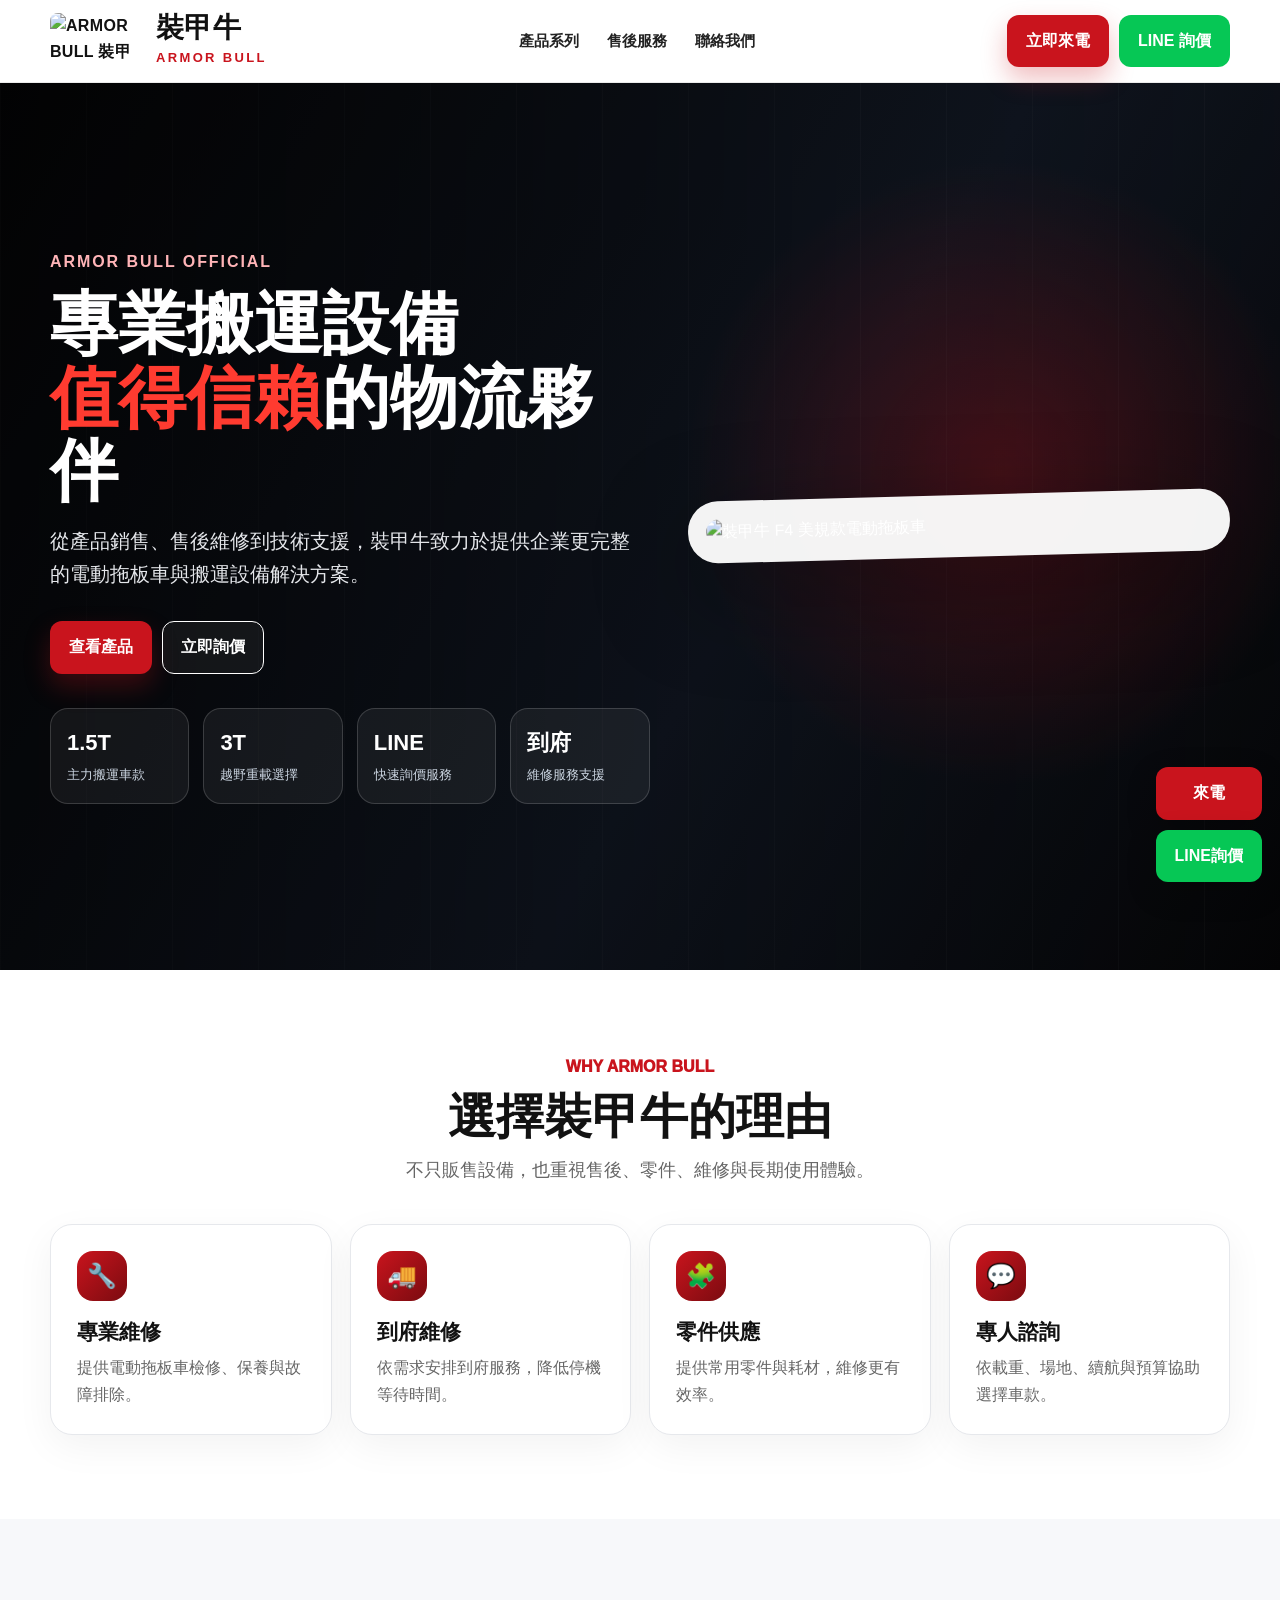
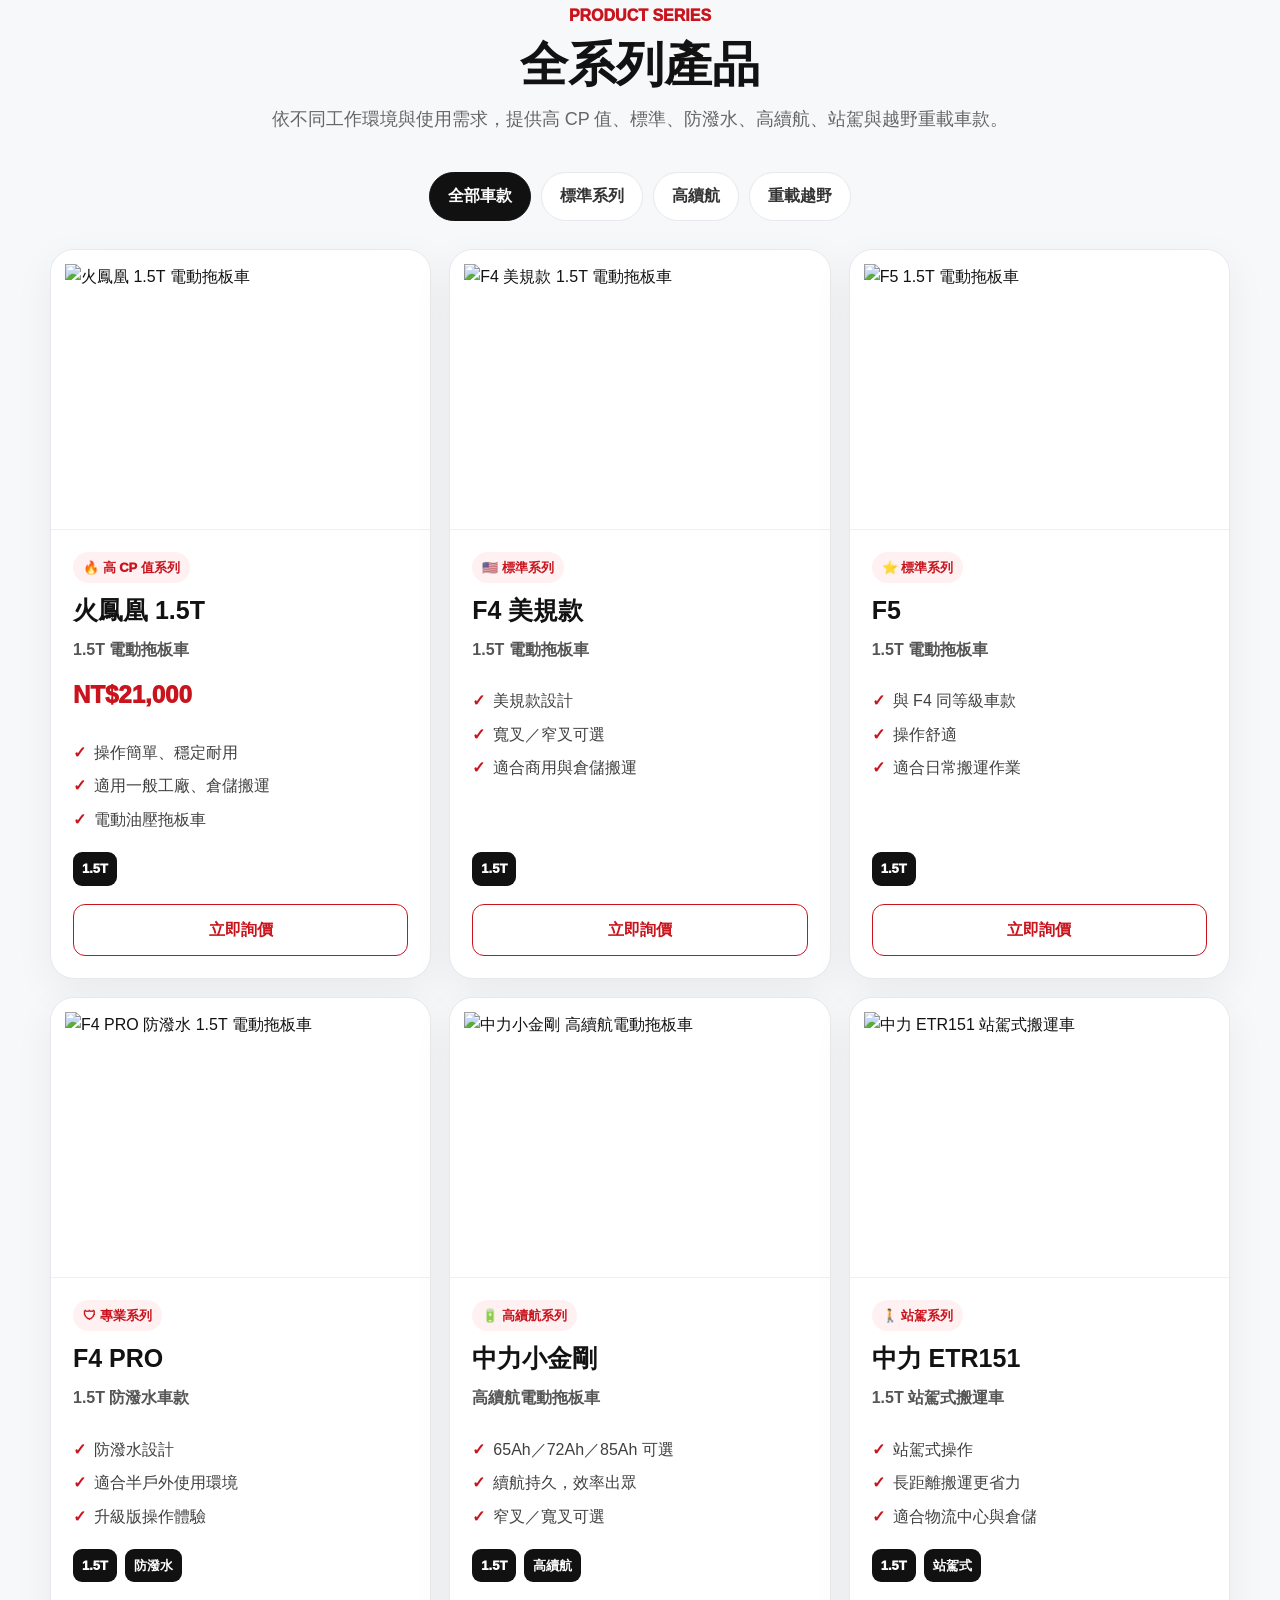
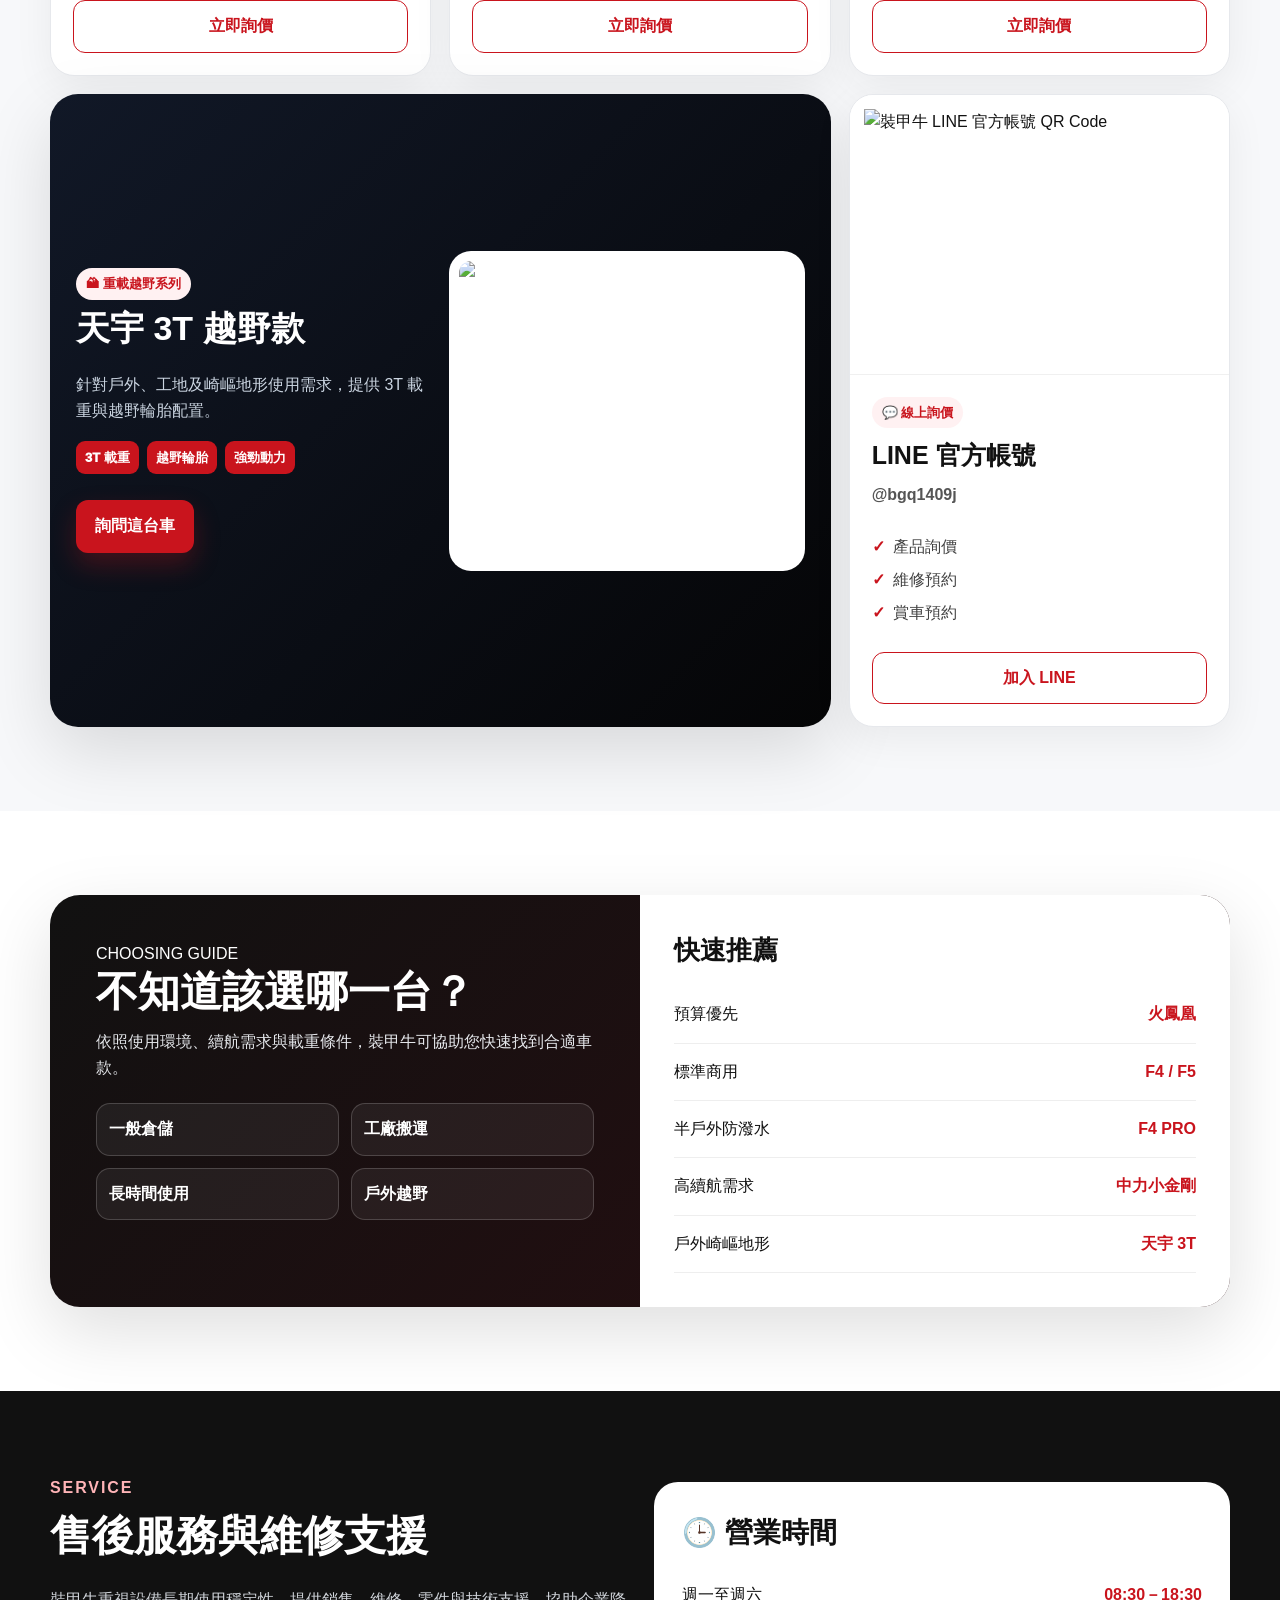
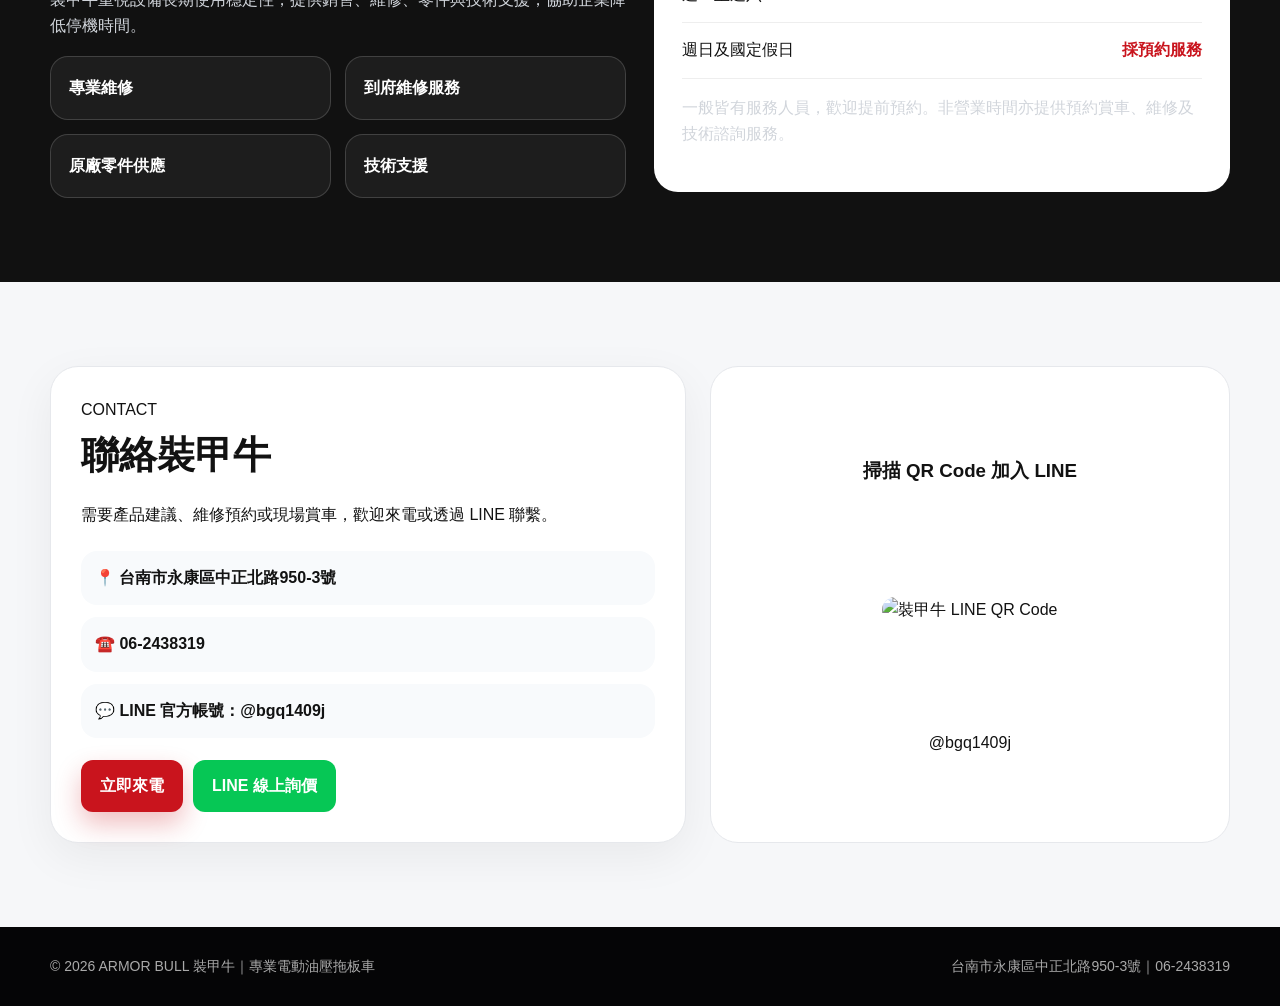
==== index.html @ b6f5201f "Add files via upload" ====
<!doctype html>
<html lang="zh-Hant">
<head>
  <meta charset="utf-8" />
  <meta name="viewport" content="width=device-width, initial-scale=1" />
  <title>裝甲牛 ARMOR BULL｜電動拖板車・搬運設備專家</title>
  <meta name="description" content="裝甲牛 ARMOR BULL 專營電動油壓拖板車、電動搬運設備、售後維修與零件供應。台南市永康區中正北路950-3號，電話06-2438319。" />
  <style>
    :root{
      --red:#c9141d;
      --red2:#ff3b30;
      --black:#08090b;
      --steel:#141820;
      --gray:#6b7280;
      --line:#e6e8ec;
      --white:#fff;
      --soft:#f7f8fa;
      --green:#06c755;
      --radius:22px;
      --shadow:0 24px 70px rgba(0,0,0,.13);
    }
    *{box-sizing:border-box}
    html{scroll-behavior:smooth}
    body{margin:0;font-family:-apple-system,BlinkMacSystemFont,"Segoe UI","Noto Sans TC","Microsoft JhengHei",Arial,sans-serif;color:#121212;background:#fff;line-height:1.65}
    a{text-decoration:none;color:inherit}
    img{max-width:100%;display:block}
    .container{width:min(1180px,calc(100% - 36px));margin:auto}
    .topbar{position:sticky;top:0;z-index:20;background:rgba(255,255,255,.92);backdrop-filter:blur(16px);border-bottom:1px solid rgba(0,0,0,.08)}
    .nav{height:82px;display:flex;align-items:center;justify-content:space-between;gap:22px}
    .brand{display:flex;align-items:center;gap:14px;font-weight:900;letter-spacing:.02em}
    .brand img{width:92px;height:56px;object-fit:contain;border-radius:8px;background:#fff}
    .brand .cn{font-size:28px;line-height:1;color:#111}.brand .en{font-size:13px;color:var(--red);letter-spacing:.18em;margin-top:5px}
    .navlinks{display:flex;gap:28px;font-weight:800;color:#222;font-size:15px}.navlinks a:hover{color:var(--red)}
    .actions{display:flex;gap:10px;align-items:center}.btn{display:inline-flex;align-items:center;justify-content:center;gap:8px;border-radius:12px;padding:12px 18px;font-weight:900;border:1px solid transparent;transition:.2s;white-space:nowrap}.btn:hover{transform:translateY(-2px)}.btn-red{background:var(--red);color:#fff;box-shadow:0 12px 26px rgba(201,20,29,.28)}.btn-line{background:var(--green);color:#fff}.btn-dark{background:#111;color:#fff}.btn-outline{border-color:#fff;color:#fff;background:rgba(255,255,255,.05)}
    .hero{position:relative;overflow:hidden;background:radial-gradient(circle at 78% 44%,rgba(201,20,29,.34),transparent 28%),linear-gradient(120deg,#050506 0%,#111722 58%,#050506 100%);color:#fff}
    .hero:before{content:"";position:absolute;inset:0;background:linear-gradient(90deg,rgba(0,0,0,.55),rgba(0,0,0,.1)),repeating-linear-gradient(90deg,rgba(255,255,255,.035) 0 1px,transparent 1px 86px);opacity:.75}
    .hero-inner{position:relative;display:grid;grid-template-columns:1.05fr .95fr;gap:38px;align-items:center;min-height:680px;padding:82px 0}
    .eyebrow{color:#ffb4b7;font-weight:900;letter-spacing:.12em;margin-bottom:12px}.hero h1{font-size:clamp(42px,5.3vw,76px);line-height:1.08;margin:0 0 18px;font-weight:950}.hero h1 span{color:var(--red2)}.hero p{font-size:20px;color:#e5e7eb;max-width:650px;margin:0 0 30px}.hero-img{border-radius:30px;background:rgba(255,255,255,.95);padding:18px;box-shadow:0 30px 100px rgba(0,0,0,.4);transform:rotate(-1.5deg)}.hero-img img{border-radius:20px;max-height:480px;width:100%;object-fit:contain}.hero-stats{display:grid;grid-template-columns:repeat(4,1fr);gap:14px;margin-top:34px}.stat{border:1px solid rgba(255,255,255,.16);border-radius:18px;padding:16px;background:rgba(255,255,255,.06)}.stat b{display:block;font-size:22px;color:#fff}.stat small{color:#cbd5e1}
    section{padding:84px 0}.section-title{text-align:center;margin:0 auto 38px;max-width:760px}.section-title .tag{display:inline-block;color:var(--red);font-weight:950;margin-bottom:8px}.section-title h2{font-size:clamp(30px,4vw,48px);line-height:1.15;margin:0 0 12px}.section-title p{color:#666;margin:0;font-size:18px}
    .promise{background:#fff}.promise-grid{display:grid;grid-template-columns:repeat(4,1fr);gap:18px}.promise-card{padding:26px;border:1px solid var(--line);border-radius:var(--radius);box-shadow:0 12px 38px rgba(0,0,0,.05);background:#fff}.icon{width:50px;height:50px;border-radius:16px;background:linear-gradient(135deg,var(--red),#7b0b10);color:#fff;display:grid;place-items:center;font-size:24px;margin-bottom:14px}.promise-card h3{margin:0 0 6px;font-size:21px}.promise-card p{margin:0;color:#666}
    .products{background:var(--soft)}.tabs{display:flex;justify-content:center;gap:10px;flex-wrap:wrap;margin-bottom:28px}.tab{padding:10px 18px;border:1px solid var(--line);border-radius:999px;background:#fff;font-weight:900;color:#333}.tab.active{background:#111;color:#fff;border-color:#111}.product-grid{display:grid;grid-template-columns:repeat(3,1fr);gap:18px}.product{background:#fff;border:1px solid var(--line);border-radius:24px;overflow:hidden;box-shadow:0 12px 40px rgba(0,0,0,.06);display:flex;flex-direction:column}.product-media{height:280px;background:#fff;display:grid;place-items:center;padding:14px;border-bottom:1px solid #f0f0f0}.product-media img{height:100%;width:100%;object-fit:contain}.product-body{padding:22px;display:flex;flex-direction:column;gap:12px;flex:1}.badge{display:inline-flex;width:max-content;border-radius:999px;padding:5px 10px;background:#fff1f2;color:var(--red);font-weight:950;font-size:13px}.product h3{font-size:25px;margin:0;line-height:1.2}.sub{color:#555;font-weight:800}.price{font-size:24px;font-weight:950;color:var(--red)}.features{padding:0;margin:6px 0 0 0;list-style:none}.features li{margin:7px 0;color:#404040}.features li:before{content:"✓";color:var(--red);font-weight:950;margin-right:8px}.capacity{display:flex;gap:8px;flex-wrap:wrap;margin-top:auto}.pill{font-size:13px;font-weight:950;border-radius:9px;background:#111;color:#fff;padding:6px 9px}.product .btn{width:100%;margin-top:6px;border-color:var(--red);color:var(--red);background:#fff}.product .btn:hover{background:var(--red);color:#fff}.highlight{grid-column:span 2;background:linear-gradient(135deg,#111827,#050506);color:#fff;display:grid;grid-template-columns:1fr 1fr;gap:18px;align-items:center;padding:26px;border-radius:28px;box-shadow:var(--shadow)}.highlight img{background:#fff;border-radius:22px;padding:10px;height:320px;width:100%;object-fit:contain}.highlight h3{font-size:34px;margin:0}.highlight p{color:#cbd5e1}.highlight .pill{background:var(--red)}
    .chooser{background:#fff}.chooser-box{border-radius:30px;overflow:hidden;background:linear-gradient(135deg,#111,#2a0d10);color:#fff;display:grid;grid-template-columns:1fr 1fr;box-shadow:var(--shadow)}.chooser-copy{padding:46px}.chooser-copy h2{font-size:42px;line-height:1.12;margin:0 0 14px}.chooser-copy p{color:#e5e7eb;margin:0 0 22px}.checklist{display:grid;grid-template-columns:1fr 1fr;gap:12px}.check{border:1px solid rgba(255,255,255,.18);border-radius:14px;padding:12px;background:rgba(255,255,255,.06);font-weight:900}.recommend{background:#fff;color:#111;padding:34px}.recommend h3{font-size:26px;margin:0 0 14px}.recommend-row{display:flex;justify-content:space-between;gap:18px;border-bottom:1px solid #eee;padding:15px 0}.recommend-row b{color:var(--red)}
    .service{background:#111;color:#fff}.service-grid{display:grid;grid-template-columns:1fr 1fr;gap:28px;align-items:center}.service h2{font-size:42px;margin:0 0 16px}.service p{color:#d1d5db}.service-list{display:grid;grid-template-columns:repeat(2,1fr);gap:14px}.service-item{border:1px solid rgba(255,255,255,.16);border-radius:18px;padding:18px;background:rgba(255,255,255,.05);font-weight:900}.hours{background:#fff;color:#111;border-radius:24px;padding:28px}.hours h3{font-size:28px;margin:0 0 12px}.hours-row{display:flex;justify-content:space-between;padding:14px 0;border-bottom:1px solid #eee;gap:16px}.hours-row:last-child{border-bottom:0}.hours strong{color:var(--red)}
    .contact{background:#f6f7f9}.contact-grid{display:grid;grid-template-columns:1.1fr .9fr;gap:24px}.contact-card{background:#fff;border:1px solid var(--line);border-radius:28px;padding:30px;box-shadow:0 14px 46px rgba(0,0,0,.06)}.contact-card h2{font-size:38px;margin:0 0 10px}.info{display:grid;gap:12px;margin:22px 0}.info div{padding:14px;border-radius:16px;background:#f8fafc;font-weight:900}.qr{background:#fff;border:1px solid var(--line);border-radius:28px;padding:24px;display:grid;place-items:center;text-align:center}.qr img{max-height:360px;border-radius:18px}.footer{background:#050506;color:#aaa;padding:28px 0;font-size:14px}.footer-inner{display:flex;justify-content:space-between;gap:16px;align-items:center}.floating{position:fixed;right:18px;bottom:18px;z-index:30;display:flex;flex-direction:column;gap:10px}.floating a{box-shadow:0 10px 30px rgba(0,0,0,.22)}
    @media (max-width: 980px){.navlinks{display:none}.hero-inner,.service-grid,.contact-grid,.chooser-box{grid-template-columns:1fr}.hero-inner{min-height:auto;padding:54px 0}.hero-stats,.promise-grid{grid-template-columns:repeat(2,1fr)}.product-grid{grid-template-columns:1fr 1fr}.highlight{grid-column:span 2;grid-template-columns:1fr}.brand .cn{font-size:22px}.actions .btn-red{display:none}}
    @media (max-width: 640px){.container{width:min(100% - 24px,1180px)}.nav{height:72px}.brand img{width:66px;height:44px}.brand .cn{font-size:19px}.brand .en{font-size:10px}.actions .btn-line{padding:10px 12px;font-size:13px}.hero h1{font-size:42px}.hero p{font-size:17px}.hero-stats,.promise-grid,.product-grid,.service-list,.checklist{grid-template-columns:1fr}.highlight{grid-column:auto}.section-title h2,.service h2,.chooser-copy h2,.contact-card h2{font-size:32px}.product-media{height:230px}.footer-inner{flex-direction:column;align-items:flex-start}.floating{left:12px;right:12px;bottom:12px;flex-direction:row}.floating a{flex:1;padding:12px 10px}.qr img{max-height:260px}}
  </style>
</head>
<body>
  <header class="topbar">
    <div class="container nav">
      <a class="brand" href="#top" aria-label="ARMOR BULL 裝甲牛首頁">
        <img src="assets/logo.jpg" alt="ARMOR BULL 裝甲牛 Logo">
        <div><div class="cn">裝甲牛</div><div class="en">ARMOR BULL</div></div>
      </a>
      <nav class="navlinks">
        <a href="#products">產品系列</a><a href="#service">售後服務</a><a href="#contact">聯絡我們</a>
      </nav>
      <div class="actions"><a class="btn btn-red" href="tel:062438319">立即來電</a><a class="btn btn-line" href="https://line.me/R/ti/p/@bgq1409j" target="_blank">LINE 詢價</a></div>
    </div>
  </header>

  <main id="top">
    <section class="hero">
      <div class="container hero-inner">
        <div>
          <div class="eyebrow">ARMOR BULL OFFICIAL</div>
          <h1>專業搬運設備<br><span>值得信賴</span>的物流夥伴</h1>
          <p>從產品銷售、售後維修到技術支援，裝甲牛致力於提供企業更完整的電動拖板車與搬運設備解決方案。</p>
          <div class="actions"><a class="btn btn-red" href="#products">查看產品</a><a class="btn btn-outline" href="#contact">立即詢價</a></div>
          <div class="hero-stats">
            <div class="stat"><b>1.5T</b><small>主力搬運車款</small></div>
            <div class="stat"><b>3T</b><small>越野重載選擇</small></div>
            <div class="stat"><b>LINE</b><small>快速詢價服務</small></div>
            <div class="stat"><b>到府</b><small>維修服務支援</small></div>
          </div>
        </div>
        <div class="hero-img"><img src="assets/f4-us.jpg" alt="裝甲牛 F4 美規款電動拖板車"></div>
      </div>
    </section>

    <section class="promise">
      <div class="container">
        <div class="section-title"><span class="tag">WHY ARMOR BULL</span><h2>選擇裝甲牛的理由</h2><p>不只販售設備，也重視售後、零件、維修與長期使用體驗。</p></div>
        <div class="promise-grid">
          <div class="promise-card"><div class="icon">🔧</div><h3>專業維修</h3><p>提供電動拖板車檢修、保養與故障排除。</p></div>
          <div class="promise-card"><div class="icon">🚚</div><h3>到府維修</h3><p>依需求安排到府服務，降低停機等待時間。</p></div>
          <div class="promise-card"><div class="icon">🧩</div><h3>零件供應</h3><p>提供常用零件與耗材，維修更有效率。</p></div>
          <div class="promise-card"><div class="icon">💬</div><h3>專人諮詢</h3><p>依載重、場地、續航與預算協助選擇車款。</p></div>
        </div>
      </div>
    </section>

    <section class="products" id="products">
      <div class="container">
        <div class="section-title"><span class="tag">PRODUCT SERIES</span><h2>全系列產品</h2><p>依不同工作環境與使用需求，提供高 CP 值、標準、防潑水、高續航、站駕與越野重載車款。</p></div>
        <div class="tabs"><span class="tab active">全部車款</span><span class="tab">標準系列</span><span class="tab">高續航</span><span class="tab">重載越野</span></div>
        <div class="product-grid">
          <article class="product">
            <div class="product-media"><img src="assets/fire-phoenix.jpg" alt="火鳳凰 1.5T 電動拖板車"></div>
            <div class="product-body"><span class="badge">🔥 高 CP 值系列</span><h3>火鳳凰 1.5T</h3><div class="sub">1.5T 電動拖板車</div><div class="price">NT$21,000</div><ul class="features"><li>操作簡單、穩定耐用</li><li>適用一般工廠、倉儲搬運</li><li>電動油壓拖板車</li></ul><div class="capacity"><span class="pill">1.5T</span></div><a class="btn" href="#contact">立即詢價</a></div>
          </article>
          <article class="product">
            <div class="product-media"><img src="assets/f4-us.jpg" alt="F4 美規款 1.5T 電動拖板車"></div>
            <div class="product-body"><span class="badge">🇺🇸 標準系列</span><h3>F4 美規款</h3><div class="sub">1.5T 電動拖板車</div><ul class="features"><li>美規款設計</li><li>寬叉／窄叉可選</li><li>適合商用與倉儲搬運</li></ul><div class="capacity"><span class="pill">1.5T</span></div><a class="btn" href="#contact">立即詢價</a></div>
          </article>
          <article class="product">
            <div class="product-media"><img src="assets/f5.jpg" alt="F5 1.5T 電動拖板車"></div>
            <div class="product-body"><span class="badge">⭐ 標準系列</span><h3>F5</h3><div class="sub">1.5T 電動拖板車</div><ul class="features"><li>與 F4 同等級車款</li><li>操作舒適</li><li>適合日常搬運作業</li></ul><div class="capacity"><span class="pill">1.5T</span></div><a class="btn" href="#contact">立即詢價</a></div>
          </article>
          <article class="product">
            <div class="product-media"><img src="assets/f4pro.jpg" alt="F4 PRO 防潑水 1.5T 電動拖板車"></div>
            <div class="product-body"><span class="badge">🛡 專業系列</span><h3>F4 PRO</h3><div class="sub">1.5T 防潑水車款</div><ul class="features"><li>防潑水設計</li><li>適合半戶外使用環境</li><li>升級版操作體驗</li></ul><div class="capacity"><span class="pill">1.5T</span><span class="pill">防潑水</span></div><a class="btn" href="#contact">立即詢價</a></div>
          </article>
          <article class="product">
            <div class="product-media"><img src="assets/xiaojingang.jpg" alt="中力小金剛 高續航電動拖板車"></div>
            <div class="product-body"><span class="badge">🔋 高續航系列</span><h3>中力小金剛</h3><div class="sub">高續航電動拖板車</div><ul class="features"><li>65Ah／72Ah／85Ah 可選</li><li>續航持久，效率出眾</li><li>窄叉／寬叉可選</li></ul><div class="capacity"><span class="pill">1.5T</span><span class="pill">高續航</span></div><a class="btn" href="#contact">立即詢價</a></div>
          </article>
          <article class="product">
            <div class="product-media"><img src="assets/etr151.jpg" alt="中力 ETR151 站駕式搬運車"></div>
            <div class="product-body"><span class="badge">🚶 站駕系列</span><h3>中力 ETR151</h3><div class="sub">1.5T 站駕式搬運車</div><ul class="features"><li>站駕式操作</li><li>長距離搬運更省力</li><li>適合物流中心與倉儲</li></ul><div class="capacity"><span class="pill">1.5T</span><span class="pill">站駕式</span></div><a class="btn" href="#contact">立即詢價</a></div>
          </article>
          <article class="highlight">
            <div><span class="badge">🏔 重載越野系列</span><h3>天宇 3T 越野款</h3><p>針對戶外、工地及崎嶇地形使用需求，提供 3T 載重與越野輪胎配置。</p><div class="capacity"><span class="pill">3T 載重</span><span class="pill">越野輪胎</span><span class="pill">強勁動力</span></div><br><a class="btn btn-red" href="#contact">詢問這台車</a></div>
            <img src="assets/tianyu3t.jpg" alt="天宇 3T 越野款電動拖板車">
          </article>
          <article class="product">
            <div class="product-media"><img src="assets/line-qr.jpg" alt="裝甲牛 LINE 官方帳號 QR Code"></div>
            <div class="product-body"><span class="badge">💬 線上詢價</span><h3>LINE 官方帳號</h3><div class="sub">@bgq1409j</div><ul class="features"><li>產品詢價</li><li>維修預約</li><li>賞車預約</li></ul><a class="btn" href="https://line.me/R/ti/p/@bgq1409j" target="_blank">加入 LINE</a></div>
          </article>
        </div>
      </div>
    </section>

    <section class="chooser">
      <div class="container chooser-box">
        <div class="chooser-copy"><span class="tag">CHOOSING GUIDE</span><h2>不知道該選哪一台？</h2><p>依照使用環境、續航需求與載重條件，裝甲牛可協助您快速找到合適車款。</p><div class="checklist"><div class="check">一般倉儲</div><div class="check">工廠搬運</div><div class="check">長時間使用</div><div class="check">戶外越野</div></div></div>
        <div class="recommend"><h3>快速推薦</h3><div class="recommend-row"><span>預算優先</span><b>火鳳凰</b></div><div class="recommend-row"><span>標準商用</span><b>F4 / F5</b></div><div class="recommend-row"><span>半戶外防潑水</span><b>F4 PRO</b></div><div class="recommend-row"><span>高續航需求</span><b>中力小金剛</b></div><div class="recommend-row"><span>戶外崎嶇地形</span><b>天宇 3T</b></div></div>
      </div>
    </section>

    <section class="service" id="service">
      <div class="container service-grid">
        <div><span class="eyebrow">SERVICE</span><h2>售後服務與維修支援</h2><p>裝甲牛重視設備長期使用穩定性，提供銷售、維修、零件與技術支援，協助企業降低停機時間。</p><div class="service-list"><div class="service-item">專業維修</div><div class="service-item">到府維修服務</div><div class="service-item">原廠零件供應</div><div class="service-item">技術支援</div></div></div>
        <div class="hours"><h3>🕒 營業時間</h3><div class="hours-row"><span>週一至週六</span><strong>08:30－18:30</strong></div><div class="hours-row"><span>週日及國定假日</span><strong>採預約服務</strong></div><p>一般皆有服務人員，歡迎提前預約。非營業時間亦提供預約賞車、維修及技術諮詢服務。</p></div>
      </div>
    </section>

    <section class="contact" id="contact">
      <div class="container contact-grid">
        <div class="contact-card"><span class="tag">CONTACT</span><h2>聯絡裝甲牛</h2><p>需要產品建議、維修預約或現場賞車，歡迎來電或透過 LINE 聯繫。</p><div class="info"><div>📍 台南市永康區中正北路950-3號</div><div>☎️ 06-2438319</div><div>💬 LINE 官方帳號：@bgq1409j</div></div><div class="actions"><a class="btn btn-red" href="tel:062438319">立即來電</a><a class="btn btn-line" href="https://line.me/R/ti/p/@bgq1409j" target="_blank">LINE 線上詢價</a></div></div>
        <div class="qr"><h3>掃描 QR Code 加入 LINE</h3><img src="assets/line-qr.jpg" alt="裝甲牛 LINE QR Code"><p>@bgq1409j</p></div>
      </div>
    </section>
  </main>

  <div class="floating"><a class="btn btn-red" href="tel:062438319">來電</a><a class="btn btn-line" href="https://line.me/R/ti/p/@bgq1409j" target="_blank">LINE詢價</a></div>

  <footer class="footer"><div class="container footer-inner"><div>© 2026 ARMOR BULL 裝甲牛｜專業電動油壓拖板車</div><div>台南市永康區中正北路950-3號｜06-2438319</div></div></footer>
</body>
</html>
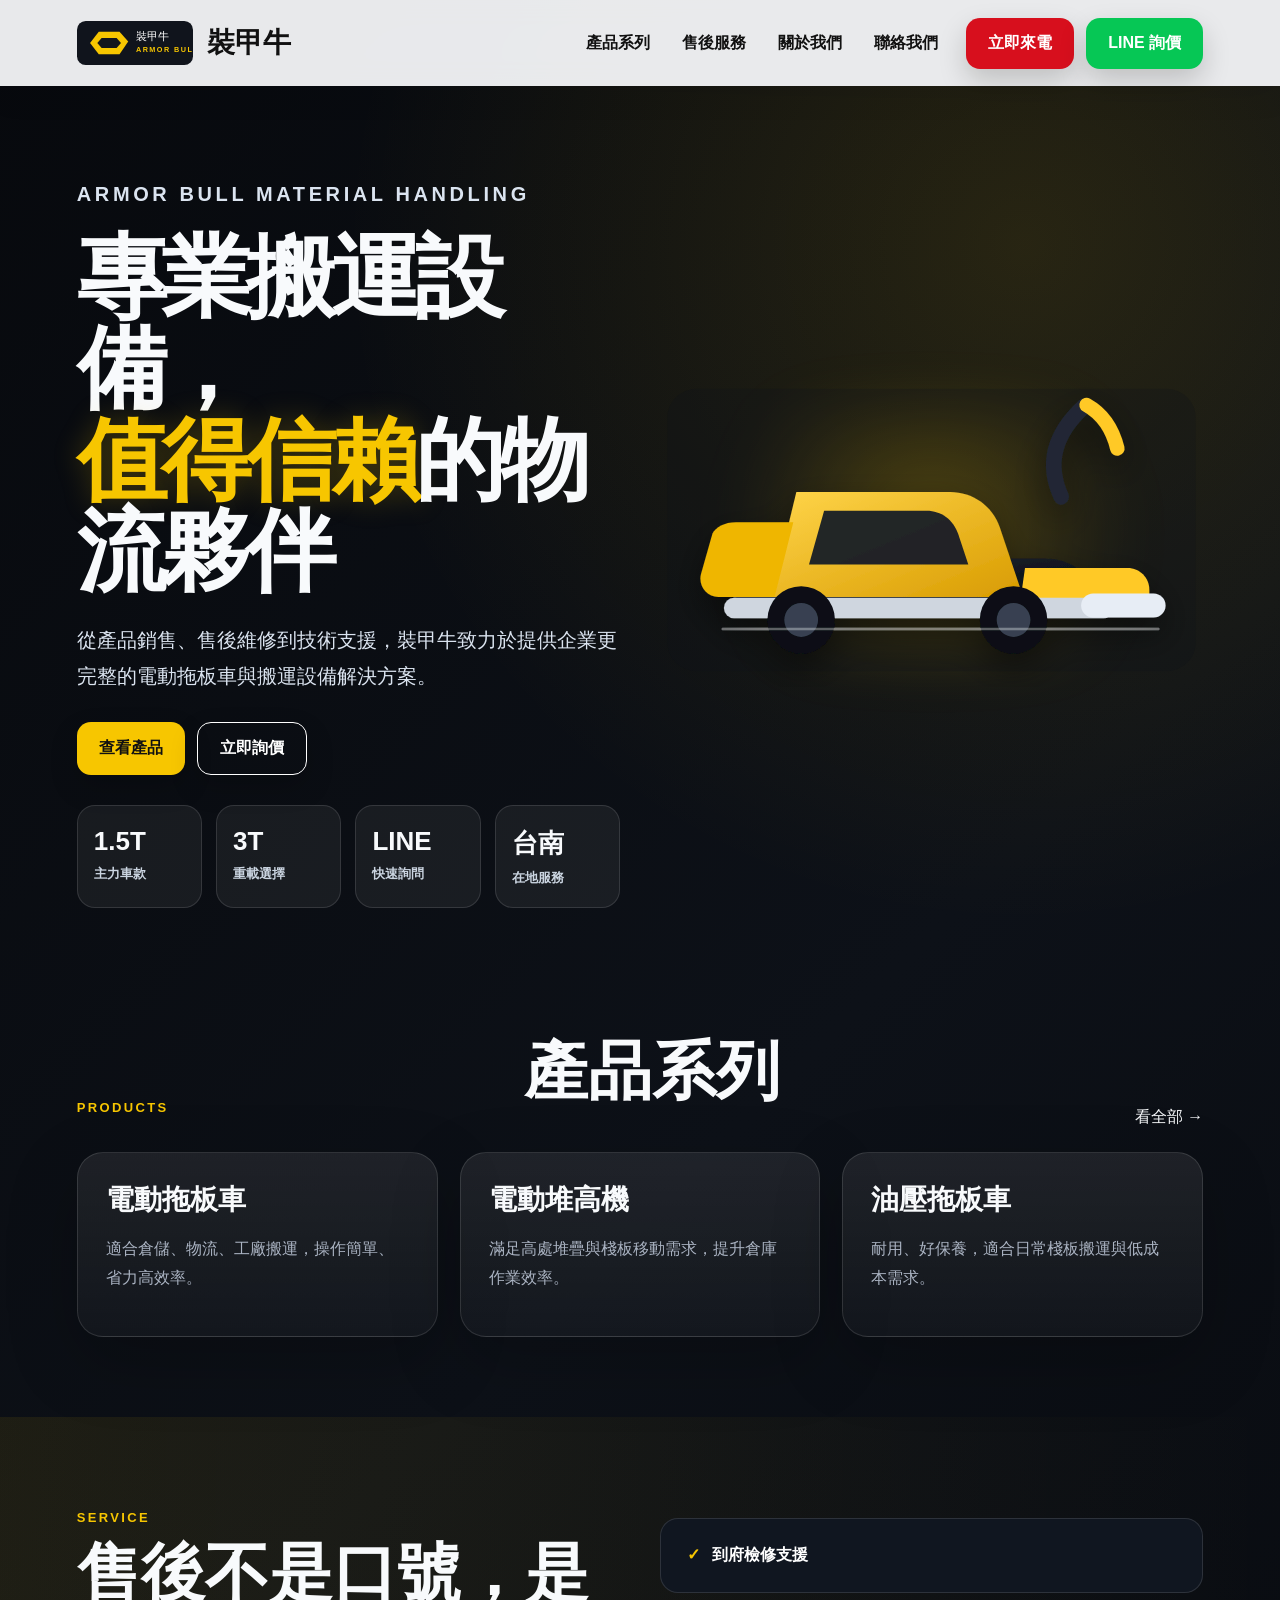
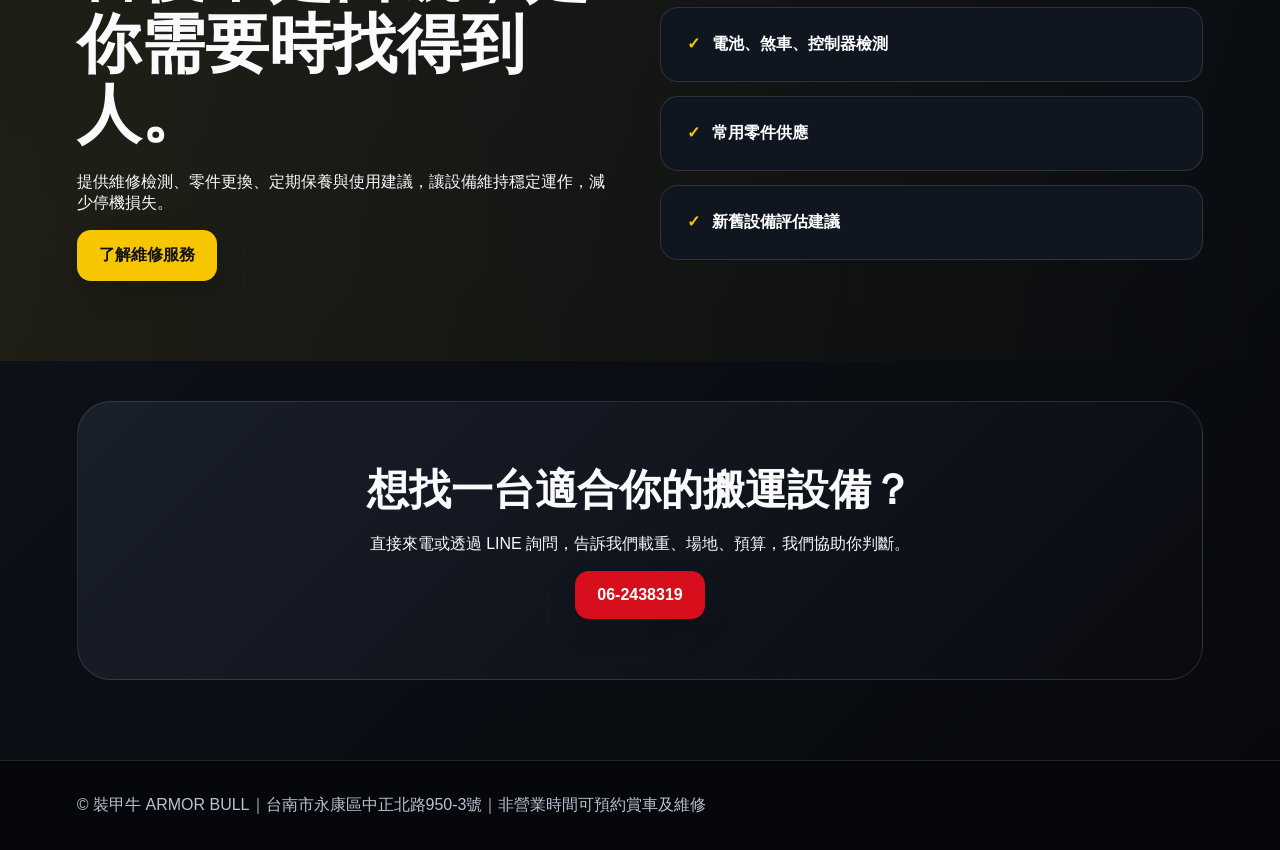
==== commit fff9e332: "Add files via upload" ====
--- a/index.html
+++ b/index.html
@@ -1,161 +1 @@
-<!doctype html>
-<html lang="zh-Hant">
-<head>
-  <meta charset="utf-8" />
-  <meta name="viewport" content="width=device-width, initial-scale=1" />
-  <title>裝甲牛 ARMOR BULL｜電動拖板車・搬運設備專家</title>
-  <meta name="description" content="裝甲牛 ARMOR BULL 專營電動油壓拖板車、電動搬運設備、售後維修與零件供應。台南市永康區中正北路950-3號，電話06-2438319。" />
-  <style>
-    :root{
-      --red:#c9141d;
-      --red2:#ff3b30;
-      --black:#08090b;
-      --steel:#141820;
-      --gray:#6b7280;
-      --line:#e6e8ec;
-      --white:#fff;
-      --soft:#f7f8fa;
-      --green:#06c755;
-      --radius:22px;
-      --shadow:0 24px 70px rgba(0,0,0,.13);
-    }
-    *{box-sizing:border-box}
-    html{scroll-behavior:smooth}
-    body{margin:0;font-family:-apple-system,BlinkMacSystemFont,"Segoe UI","Noto Sans TC","Microsoft JhengHei",Arial,sans-serif;color:#121212;background:#fff;line-height:1.65}
-    a{text-decoration:none;color:inherit}
-    img{max-width:100%;display:block}
-    .container{width:min(1180px,calc(100% - 36px));margin:auto}
-    .topbar{position:sticky;top:0;z-index:20;background:rgba(255,255,255,.92);backdrop-filter:blur(16px);border-bottom:1px solid rgba(0,0,0,.08)}
-    .nav{height:82px;display:flex;align-items:center;justify-content:space-between;gap:22px}
-    .brand{display:flex;align-items:center;gap:14px;font-weight:900;letter-spacing:.02em}
-    .brand img{width:92px;height:56px;object-fit:contain;border-radius:8px;background:#fff}
-    .brand .cn{font-size:28px;line-height:1;color:#111}.brand .en{font-size:13px;color:var(--red);letter-spacing:.18em;margin-top:5px}
-    .navlinks{display:flex;gap:28px;font-weight:800;color:#222;font-size:15px}.navlinks a:hover{color:var(--red)}
-    .actions{display:flex;gap:10px;align-items:center}.btn{display:inline-flex;align-items:center;justify-content:center;gap:8px;border-radius:12px;padding:12px 18px;font-weight:900;border:1px solid transparent;transition:.2s;white-space:nowrap}.btn:hover{transform:translateY(-2px)}.btn-red{background:var(--red);color:#fff;box-shadow:0 12px 26px rgba(201,20,29,.28)}.btn-line{background:var(--green);color:#fff}.btn-dark{background:#111;color:#fff}.btn-outline{border-color:#fff;color:#fff;background:rgba(255,255,255,.05)}
-    .hero{position:relative;overflow:hidden;background:radial-gradient(circle at 78% 44%,rgba(201,20,29,.34),transparent 28%),linear-gradient(120deg,#050506 0%,#111722 58%,#050506 100%);color:#fff}
-    .hero:before{content:"";position:absolute;inset:0;background:linear-gradient(90deg,rgba(0,0,0,.55),rgba(0,0,0,.1)),repeating-linear-gradient(90deg,rgba(255,255,255,.035) 0 1px,transparent 1px 86px);opacity:.75}
-    .hero-inner{position:relative;display:grid;grid-template-columns:1.05fr .95fr;gap:38px;align-items:center;min-height:680px;padding:82px 0}
-    .eyebrow{color:#ffb4b7;font-weight:900;letter-spacing:.12em;margin-bottom:12px}.hero h1{font-size:clamp(42px,5.3vw,76px);line-height:1.08;margin:0 0 18px;font-weight:950}.hero h1 span{color:var(--red2)}.hero p{font-size:20px;color:#e5e7eb;max-width:650px;margin:0 0 30px}.hero-img{border-radius:30px;background:rgba(255,255,255,.95);padding:18px;box-shadow:0 30px 100px rgba(0,0,0,.4);transform:rotate(-1.5deg)}.hero-img img{border-radius:20px;max-height:480px;width:100%;object-fit:contain}.hero-stats{display:grid;grid-template-columns:repeat(4,1fr);gap:14px;margin-top:34px}.stat{border:1px solid rgba(255,255,255,.16);border-radius:18px;padding:16px;background:rgba(255,255,255,.06)}.stat b{display:block;font-size:22px;color:#fff}.stat small{color:#cbd5e1}
-    section{padding:84px 0}.section-title{text-align:center;margin:0 auto 38px;max-width:760px}.section-title .tag{display:inline-block;color:var(--red);font-weight:950;margin-bottom:8px}.section-title h2{font-size:clamp(30px,4vw,48px);line-height:1.15;margin:0 0 12px}.section-title p{color:#666;margin:0;font-size:18px}
-    .promise{background:#fff}.promise-grid{display:grid;grid-template-columns:repeat(4,1fr);gap:18px}.promise-card{padding:26px;border:1px solid var(--line);border-radius:var(--radius);box-shadow:0 12px 38px rgba(0,0,0,.05);background:#fff}.icon{width:50px;height:50px;border-radius:16px;background:linear-gradient(135deg,var(--red),#7b0b10);color:#fff;display:grid;place-items:center;font-size:24px;margin-bottom:14px}.promise-card h3{margin:0 0 6px;font-size:21px}.promise-card p{margin:0;color:#666}
-    .products{background:var(--soft)}.tabs{display:flex;justify-content:center;gap:10px;flex-wrap:wrap;margin-bottom:28px}.tab{padding:10px 18px;border:1px solid var(--line);border-radius:999px;background:#fff;font-weight:900;color:#333}.tab.active{background:#111;color:#fff;border-color:#111}.product-grid{display:grid;grid-template-columns:repeat(3,1fr);gap:18px}.product{background:#fff;border:1px solid var(--line);border-radius:24px;overflow:hidden;box-shadow:0 12px 40px rgba(0,0,0,.06);display:flex;flex-direction:column}.product-media{height:280px;background:#fff;display:grid;place-items:center;padding:14px;border-bottom:1px solid #f0f0f0}.product-media img{height:100%;width:100%;object-fit:contain}.product-body{padding:22px;display:flex;flex-direction:column;gap:12px;flex:1}.badge{display:inline-flex;width:max-content;border-radius:999px;padding:5px 10px;background:#fff1f2;color:var(--red);font-weight:950;font-size:13px}.product h3{font-size:25px;margin:0;line-height:1.2}.sub{color:#555;font-weight:800}.price{font-size:24px;font-weight:950;color:var(--red)}.features{padding:0;margin:6px 0 0 0;list-style:none}.features li{margin:7px 0;color:#404040}.features li:before{content:"✓";color:var(--red);font-weight:950;margin-right:8px}.capacity{display:flex;gap:8px;flex-wrap:wrap;margin-top:auto}.pill{font-size:13px;font-weight:950;border-radius:9px;background:#111;color:#fff;padding:6px 9px}.product .btn{width:100%;margin-top:6px;border-color:var(--red);color:var(--red);background:#fff}.product .btn:hover{background:var(--red);color:#fff}.highlight{grid-column:span 2;background:linear-gradient(135deg,#111827,#050506);color:#fff;display:grid;grid-template-columns:1fr 1fr;gap:18px;align-items:center;padding:26px;border-radius:28px;box-shadow:var(--shadow)}.highlight img{background:#fff;border-radius:22px;padding:10px;height:320px;width:100%;object-fit:contain}.highlight h3{font-size:34px;margin:0}.highlight p{color:#cbd5e1}.highlight .pill{background:var(--red)}
-    .chooser{background:#fff}.chooser-box{border-radius:30px;overflow:hidden;background:linear-gradient(135deg,#111,#2a0d10);color:#fff;display:grid;grid-template-columns:1fr 1fr;box-shadow:var(--shadow)}.chooser-copy{padding:46px}.chooser-copy h2{font-size:42px;line-height:1.12;margin:0 0 14px}.chooser-copy p{color:#e5e7eb;margin:0 0 22px}.checklist{display:grid;grid-template-columns:1fr 1fr;gap:12px}.check{border:1px solid rgba(255,255,255,.18);border-radius:14px;padding:12px;background:rgba(255,255,255,.06);font-weight:900}.recommend{background:#fff;color:#111;padding:34px}.recommend h3{font-size:26px;margin:0 0 14px}.recommend-row{display:flex;justify-content:space-between;gap:18px;border-bottom:1px solid #eee;padding:15px 0}.recommend-row b{color:var(--red)}
-    .service{background:#111;color:#fff}.service-grid{display:grid;grid-template-columns:1fr 1fr;gap:28px;align-items:center}.service h2{font-size:42px;margin:0 0 16px}.service p{color:#d1d5db}.service-list{display:grid;grid-template-columns:repeat(2,1fr);gap:14px}.service-item{border:1px solid rgba(255,255,255,.16);border-radius:18px;padding:18px;background:rgba(255,255,255,.05);font-weight:900}.hours{background:#fff;color:#111;border-radius:24px;padding:28px}.hours h3{font-size:28px;margin:0 0 12px}.hours-row{display:flex;justify-content:space-between;padding:14px 0;border-bottom:1px solid #eee;gap:16px}.hours-row:last-child{border-bottom:0}.hours strong{color:var(--red)}
-    .contact{background:#f6f7f9}.contact-grid{display:grid;grid-template-columns:1.1fr .9fr;gap:24px}.contact-card{background:#fff;border:1px solid var(--line);border-radius:28px;padding:30px;box-shadow:0 14px 46px rgba(0,0,0,.06)}.contact-card h2{font-size:38px;margin:0 0 10px}.info{display:grid;gap:12px;margin:22px 0}.info div{padding:14px;border-radius:16px;background:#f8fafc;font-weight:900}.qr{background:#fff;border:1px solid var(--line);border-radius:28px;padding:24px;display:grid;place-items:center;text-align:center}.qr img{max-height:360px;border-radius:18px}.footer{background:#050506;color:#aaa;padding:28px 0;font-size:14px}.footer-inner{display:flex;justify-content:space-between;gap:16px;align-items:center}.floating{position:fixed;right:18px;bottom:18px;z-index:30;display:flex;flex-direction:column;gap:10px}.floating a{box-shadow:0 10px 30px rgba(0,0,0,.22)}
-    @media (max-width: 980px){.navlinks{display:none}.hero-inner,.service-grid,.contact-grid,.chooser-box{grid-template-columns:1fr}.hero-inner{min-height:auto;padding:54px 0}.hero-stats,.promise-grid{grid-template-columns:repeat(2,1fr)}.product-grid{grid-template-columns:1fr 1fr}.highlight{grid-column:span 2;grid-template-columns:1fr}.brand .cn{font-size:22px}.actions .btn-red{display:none}}
-    @media (max-width: 640px){.container{width:min(100% - 24px,1180px)}.nav{height:72px}.brand img{width:66px;height:44px}.brand .cn{font-size:19px}.brand .en{font-size:10px}.actions .btn-line{padding:10px 12px;font-size:13px}.hero h1{font-size:42px}.hero p{font-size:17px}.hero-stats,.promise-grid,.product-grid,.service-list,.checklist{grid-template-columns:1fr}.highlight{grid-column:auto}.section-title h2,.service h2,.chooser-copy h2,.contact-card h2{font-size:32px}.product-media{height:230px}.footer-inner{flex-direction:column;align-items:flex-start}.floating{left:12px;right:12px;bottom:12px;flex-direction:row}.floating a{flex:1;padding:12px 10px}.qr img{max-height:260px}}
-  </style>
-</head>
-<body>
-  <header class="topbar">
-    <div class="container nav">
-      <a class="brand" href="#top" aria-label="ARMOR BULL 裝甲牛首頁">
-        <img src="assets/logo.jpg" alt="ARMOR BULL 裝甲牛 Logo">
-        <div><div class="cn">裝甲牛</div><div class="en">ARMOR BULL</div></div>
-      </a>
-      <nav class="navlinks">
-        <a href="#products">產品系列</a><a href="#service">售後服務</a><a href="#contact">聯絡我們</a>
-      </nav>
-      <div class="actions"><a class="btn btn-red" href="tel:062438319">立即來電</a><a class="btn btn-line" href="https://line.me/R/ti/p/@bgq1409j" target="_blank">LINE 詢價</a></div>
-    </div>
-  </header>
-
-  <main id="top">
-    <section class="hero">
-      <div class="container hero-inner">
-        <div>
-          <div class="eyebrow">ARMOR BULL OFFICIAL</div>
-          <h1>專業搬運設備<br><span>值得信賴</span>的物流夥伴</h1>
-          <p>從產品銷售、售後維修到技術支援，裝甲牛致力於提供企業更完整的電動拖板車與搬運設備解決方案。</p>
-          <div class="actions"><a class="btn btn-red" href="#products">查看產品</a><a class="btn btn-outline" href="#contact">立即詢價</a></div>
-          <div class="hero-stats">
-            <div class="stat"><b>1.5T</b><small>主力搬運車款</small></div>
-            <div class="stat"><b>3T</b><small>越野重載選擇</small></div>
-            <div class="stat"><b>LINE</b><small>快速詢價服務</small></div>
-            <div class="stat"><b>到府</b><small>維修服務支援</small></div>
-          </div>
-        </div>
-        <div class="hero-img"><img src="assets/f4-us.jpg" alt="裝甲牛 F4 美規款電動拖板車"></div>
-      </div>
-    </section>
-
-    <section class="promise">
-      <div class="container">
-        <div class="section-title"><span class="tag">WHY ARMOR BULL</span><h2>選擇裝甲牛的理由</h2><p>不只販售設備，也重視售後、零件、維修與長期使用體驗。</p></div>
-        <div class="promise-grid">
-          <div class="promise-card"><div class="icon">🔧</div><h3>專業維修</h3><p>提供電動拖板車檢修、保養與故障排除。</p></div>
-          <div class="promise-card"><div class="icon">🚚</div><h3>到府維修</h3><p>依需求安排到府服務，降低停機等待時間。</p></div>
-          <div class="promise-card"><div class="icon">🧩</div><h3>零件供應</h3><p>提供常用零件與耗材，維修更有效率。</p></div>
-          <div class="promise-card"><div class="icon">💬</div><h3>專人諮詢</h3><p>依載重、場地、續航與預算協助選擇車款。</p></div>
-        </div>
-      </div>
-    </section>
-
-    <section class="products" id="products">
-      <div class="container">
-        <div class="section-title"><span class="tag">PRODUCT SERIES</span><h2>全系列產品</h2><p>依不同工作環境與使用需求，提供高 CP 值、標準、防潑水、高續航、站駕與越野重載車款。</p></div>
-        <div class="tabs"><span class="tab active">全部車款</span><span class="tab">標準系列</span><span class="tab">高續航</span><span class="tab">重載越野</span></div>
-        <div class="product-grid">
-          <article class="product">
-            <div class="product-media"><img src="assets/fire-phoenix.jpg" alt="火鳳凰 1.5T 電動拖板車"></div>
-            <div class="product-body"><span class="badge">🔥 高 CP 值系列</span><h3>火鳳凰 1.5T</h3><div class="sub">1.5T 電動拖板車</div><div class="price">NT$21,000</div><ul class="features"><li>操作簡單、穩定耐用</li><li>適用一般工廠、倉儲搬運</li><li>電動油壓拖板車</li></ul><div class="capacity"><span class="pill">1.5T</span></div><a class="btn" href="#contact">立即詢價</a></div>
-          </article>
-          <article class="product">
-            <div class="product-media"><img src="assets/f4-us.jpg" alt="F4 美規款 1.5T 電動拖板車"></div>
-            <div class="product-body"><span class="badge">🇺🇸 標準系列</span><h3>F4 美規款</h3><div class="sub">1.5T 電動拖板車</div><ul class="features"><li>美規款設計</li><li>寬叉／窄叉可選</li><li>適合商用與倉儲搬運</li></ul><div class="capacity"><span class="pill">1.5T</span></div><a class="btn" href="#contact">立即詢價</a></div>
-          </article>
-          <article class="product">
-            <div class="product-media"><img src="assets/f5.jpg" alt="F5 1.5T 電動拖板車"></div>
-            <div class="product-body"><span class="badge">⭐ 標準系列</span><h3>F5</h3><div class="sub">1.5T 電動拖板車</div><ul class="features"><li>與 F4 同等級車款</li><li>操作舒適</li><li>適合日常搬運作業</li></ul><div class="capacity"><span class="pill">1.5T</span></div><a class="btn" href="#contact">立即詢價</a></div>
-          </article>
-          <article class="product">
-            <div class="product-media"><img src="assets/f4pro.jpg" alt="F4 PRO 防潑水 1.5T 電動拖板車"></div>
-            <div class="product-body"><span class="badge">🛡 專業系列</span><h3>F4 PRO</h3><div class="sub">1.5T 防潑水車款</div><ul class="features"><li>防潑水設計</li><li>適合半戶外使用環境</li><li>升級版操作體驗</li></ul><div class="capacity"><span class="pill">1.5T</span><span class="pill">防潑水</span></div><a class="btn" href="#contact">立即詢價</a></div>
-          </article>
-          <article class="product">
-            <div class="product-media"><img src="assets/xiaojingang.jpg" alt="中力小金剛 高續航電動拖板車"></div>
-            <div class="product-body"><span class="badge">🔋 高續航系列</span><h3>中力小金剛</h3><div class="sub">高續航電動拖板車</div><ul class="features"><li>65Ah／72Ah／85Ah 可選</li><li>續航持久，效率出眾</li><li>窄叉／寬叉可選</li></ul><div class="capacity"><span class="pill">1.5T</span><span class="pill">高續航</span></div><a class="btn" href="#contact">立即詢價</a></div>
-          </article>
-          <article class="product">
-            <div class="product-media"><img src="assets/etr151.jpg" alt="中力 ETR151 站駕式搬運車"></div>
-            <div class="product-body"><span class="badge">🚶 站駕系列</span><h3>中力 ETR151</h3><div class="sub">1.5T 站駕式搬運車</div><ul class="features"><li>站駕式操作</li><li>長距離搬運更省力</li><li>適合物流中心與倉儲</li></ul><div class="capacity"><span class="pill">1.5T</span><span class="pill">站駕式</span></div><a class="btn" href="#contact">立即詢價</a></div>
-          </article>
-          <article class="highlight">
-            <div><span class="badge">🏔 重載越野系列</span><h3>天宇 3T 越野款</h3><p>針對戶外、工地及崎嶇地形使用需求，提供 3T 載重與越野輪胎配置。</p><div class="capacity"><span class="pill">3T 載重</span><span class="pill">越野輪胎</span><span class="pill">強勁動力</span></div><br><a class="btn btn-red" href="#contact">詢問這台車</a></div>
-            <img src="assets/tianyu3t.jpg" alt="天宇 3T 越野款電動拖板車">
-          </article>
-          <article class="product">
-            <div class="product-media"><img src="assets/line-qr.jpg" alt="裝甲牛 LINE 官方帳號 QR Code"></div>
-            <div class="product-body"><span class="badge">💬 線上詢價</span><h3>LINE 官方帳號</h3><div class="sub">@bgq1409j</div><ul class="features"><li>產品詢價</li><li>維修預約</li><li>賞車預約</li></ul><a class="btn" href="https://line.me/R/ti/p/@bgq1409j" target="_blank">加入 LINE</a></div>
-          </article>
-        </div>
-      </div>
-    </section>
-
-    <section class="chooser">
-      <div class="container chooser-box">
-        <div class="chooser-copy"><span class="tag">CHOOSING GUIDE</span><h2>不知道該選哪一台？</h2><p>依照使用環境、續航需求與載重條件，裝甲牛可協助您快速找到合適車款。</p><div class="checklist"><div class="check">一般倉儲</div><div class="check">工廠搬運</div><div class="check">長時間使用</div><div class="check">戶外越野</div></div></div>
-        <div class="recommend"><h3>快速推薦</h3><div class="recommend-row"><span>預算優先</span><b>火鳳凰</b></div><div class="recommend-row"><span>標準商用</span><b>F4 / F5</b></div><div class="recommend-row"><span>半戶外防潑水</span><b>F4 PRO</b></div><div class="recommend-row"><span>高續航需求</span><b>中力小金剛</b></div><div class="recommend-row"><span>戶外崎嶇地形</span><b>天宇 3T</b></div></div>
-      </div>
-    </section>
-
-    <section class="service" id="service">
-      <div class="container service-grid">
-        <div><span class="eyebrow">SERVICE</span><h2>售後服務與維修支援</h2><p>裝甲牛重視設備長期使用穩定性，提供銷售、維修、零件與技術支援，協助企業降低停機時間。</p><div class="service-list"><div class="service-item">專業維修</div><div class="service-item">到府維修服務</div><div class="service-item">原廠零件供應</div><div class="service-item">技術支援</div></div></div>
-        <div class="hours"><h3>🕒 營業時間</h3><div class="hours-row"><span>週一至週六</span><strong>08:30－18:30</strong></div><div class="hours-row"><span>週日及國定假日</span><strong>採預約服務</strong></div><p>一般皆有服務人員，歡迎提前預約。非營業時間亦提供預約賞車、維修及技術諮詢服務。</p></div>
-      </div>
-    </section>
-
-    <section class="contact" id="contact">
-      <div class="container contact-grid">
-        <div class="contact-card"><span class="tag">CONTACT</span><h2>聯絡裝甲牛</h2><p>需要產品建議、維修預約或現場賞車，歡迎來電或透過 LINE 聯繫。</p><div class="info"><div>📍 台南市永康區中正北路950-3號</div><div>☎️ 06-2438319</div><div>💬 LINE 官方帳號：@bgq1409j</div></div><div class="actions"><a class="btn btn-red" href="tel:062438319">立即來電</a><a class="btn btn-line" href="https://line.me/R/ti/p/@bgq1409j" target="_blank">LINE 線上詢價</a></div></div>
-        <div class="qr"><h3>掃描 QR Code 加入 LINE</h3><img src="assets/line-qr.jpg" alt="裝甲牛 LINE QR Code"><p>@bgq1409j</p></div>
-      </div>
-    </section>
-  </main>
-
-  <div class="floating"><a class="btn btn-red" href="tel:062438319">來電</a><a class="btn btn-line" href="https://line.me/R/ti/p/@bgq1409j" target="_blank">LINE詢價</a></div>
-
-  <footer class="footer"><div class="container footer-inner"><div>© 2026 ARMOR BULL 裝甲牛｜專業電動油壓拖板車</div><div>台南市永康區中正北路950-3號｜06-2438319</div></div></footer>
-</body>
-</html>
+<!doctype html><html lang="zh-Hant"><head><meta charset="utf-8"><meta name="viewport" content="width=device-width,initial-scale=1"><title>裝甲牛 ARMOR BULL｜電動拖板車・搬運設備・維修保養</title><meta name="description" content="裝甲牛提供電動拖板車、堆高機、搬運設備銷售與售後維修，台南在地服務，快速支援企業物流搬運需求。"><link rel="icon" href="images/logo.svg"><link rel="stylesheet" href="css/style.css"></head><body><header class="top"><a class="brand" href="index.html"><img src="images/logo.svg" alt="裝甲牛 ARMOR BULL Logo"><span>裝甲牛</span></a><button class="menu" aria-label="開啟選單">☰</button><nav><a href="products.html">產品系列</a><a href="service.html">售後服務</a><a href="about.html">關於我們</a><a href="contact.html">聯絡我們</a></nav><div class="actions"><a class="btn red" href="tel:062438319">立即來電</a><a class="btn green" href="contact.html#line">LINE 詢價</a></div></header><main><section class="hero"><div class="heroText reveal"><p class="eyebrow">ARMOR BULL MATERIAL HANDLING</p><h1>專業搬運設備，<br><span>值得信賴</span>的物流夥伴</h1><p>從產品銷售、售後維修到技術支援，裝甲牛致力於提供企業更完整的電動拖板車與搬運設備解決方案。</p><div class="heroBtns"><a class="btn yellow" href="products.html">查看產品</a><a class="btn outline" href="contact.html">立即詢價</a></div><div class="stats"><b>1.5T<span>主力車款</span></b><b>3T<span>重載選擇</span></b><b>LINE<span>快速詢問</span></b><b>台南<span>在地服務</span></b></div></div><div class="heroArt reveal"><img src="images/hero-truck.svg" alt="裝甲牛電動拖板車示意圖"></div></section><section class="section"><div class="sectionHead"><p class="eyebrow">PRODUCTS</p><h2>產品系列</h2><a href="products.html">看全部 →</a></div><div class="cards"><article><h3>電動拖板車</h3><p>適合倉儲、物流、工廠搬運，操作簡單、省力高效率。</p></article><article><h3>電動堆高機</h3><p>滿足高處堆疊與棧板移動需求，提升倉庫作業效率。</p></article><article><h3>油壓拖板車</h3><p>耐用、好保養，適合日常棧板搬運與低成本需求。</p></article></div></section><section class="split"><div><p class="eyebrow">SERVICE</p><h2>售後不是口號，是你需要時找得到人。</h2><p>提供維修檢測、零件更換、定期保養與使用建議，讓設備維持穩定運作，減少停機損失。</p><a class="btn yellow" href="service.html">了解維修服務</a></div><ul class="serviceList"><li>到府檢修支援</li><li>電池、煞車、控制器檢測</li><li>常用零件供應</li><li>新舊設備評估建議</li></ul></section><section class="cta"><h2>想找一台適合你的搬運設備？</h2><p>直接來電或透過 LINE 詢問，告訴我們載重、場地、預算，我們協助你判斷。</p><a class="btn red" href="tel:062438319">06-2438319</a></section></main><footer>© 裝甲牛 ARMOR BULL｜台南市永康區中正北路950-3號｜非營業時間可預約賞車及維修</footer><script src="js/main.js"></script></body></html>
--- a/css/style.css
+++ b/css/style.css
@@ -0,0 +1 @@
+:root{--bg:#07090d;--panel:#111620;--panel2:#171d28;--text:#f8fafc;--muted:#aab3c2;--yellow:#f7c600;--red:#d70f1d;--green:#06c755;--line:rgba(255,255,255,.12)}*{box-sizing:border-box}html{scroll-behavior:smooth}body{margin:0;font-family:'Noto Sans TC','Microsoft JhengHei',Arial,sans-serif;background:radial-gradient(circle at 80% 10%,rgba(247,198,0,.12),transparent 28%),linear-gradient(135deg,#07090d,#0d1118 50%,#07090d);color:var(--text)}a{color:inherit;text-decoration:none}.top{position:sticky;top:0;z-index:20;height:86px;display:flex;align-items:center;gap:28px;padding:0 6vw;background:rgba(247,248,250,.94);backdrop-filter:blur(14px);box-shadow:0 10px 30px rgba(0,0,0,.08);color:#111}.brand{display:flex;align-items:center;gap:14px;font-weight:900;font-size:28px}.brand img{width:116px;height:auto}.top nav{display:flex;gap:32px;margin-left:auto;font-weight:800}.top nav a{position:relative}.top nav a:after{content:"";position:absolute;left:0;bottom:-8px;width:0;height:3px;background:var(--yellow);transition:.25s}.top nav a:hover:after{width:100%}.actions{display:flex;gap:12px}.btn{display:inline-flex;align-items:center;justify-content:center;padding:15px 22px;border-radius:14px;font-weight:900;box-shadow:0 12px 28px rgba(0,0,0,.18);transition:.2s}.btn:hover{transform:translateY(-2px)}.red{background:var(--red);color:white}.green{background:var(--green);color:white}.yellow{background:var(--yellow);color:#111}.outline{border:1px solid white;color:white;background:transparent}.menu{display:none}.hero{min-height:calc(100vh - 86px);display:grid;grid-template-columns:1fr 1fr;gap:40px;align-items:center;padding:70px 6vw 40px;overflow:hidden}.eyebrow{color:var(--yellow);font-weight:900;letter-spacing:.18em;font-size:13px}.hero h1{font-size:clamp(46px,7vw,92px);line-height:1.02;margin:12px 0 24px;letter-spacing:-.06em}.hero h1 span{color:var(--yellow);text-shadow:0 0 28px rgba(247,198,0,.25)}.hero p,.lead{color:#dbe4f0;font-size:20px;line-height:1.8;max-width:720px}.heroBtns{display:flex;gap:12px;margin:28px 0}.heroArt{position:relative}.heroArt:before{content:"";position:absolute;inset:12% -8%;background:radial-gradient(circle,rgba(247,198,0,.35),transparent 58%);filter:blur(30px)}.heroArt img{position:relative;width:100%;animation:float 4s ease-in-out infinite}.stats{display:grid;grid-template-columns:repeat(4,1fr);gap:14px;margin-top:30px}.stats b{background:rgba(255,255,255,.06);border:1px solid var(--line);padding:20px 16px;border-radius:18px;font-size:26px}.stats span{display:block;color:#cbd5e1;font-size:13px;margin-top:8px}.section,.split,.page{padding:80px 6vw}.sectionHead{display:flex;align-items:end;justify-content:space-between;margin-bottom:24px}.section h2,.split h2,.page h1{font-size:clamp(34px,5vw,64px);line-height:1.1;margin:8px 0 22px}.cards,.productGrid{display:grid;grid-template-columns:repeat(3,1fr);gap:22px}.cards article,.productGrid article,.contactBox{background:linear-gradient(180deg,rgba(255,255,255,.08),rgba(255,255,255,.03));border:1px solid var(--line);border-radius:26px;padding:28px;box-shadow:0 24px 70px rgba(0,0,0,.22)}.cards h3,.productGrid h2{font-size:28px;margin:0 0 14px}.cards p,.productGrid p,.page p,.serviceList{color:var(--muted);line-height:1.8}.split{display:grid;grid-template-columns:1fr 1fr;gap:40px;align-items:center;background:linear-gradient(90deg,rgba(247,198,0,.08),transparent)}.serviceList{list-style:none;margin:0;padding:0;display:grid;gap:14px}.serviceList li{background:#101620;border:1px solid var(--line);padding:22px 26px;border-radius:18px;font-weight:900;color:white}.serviceList li:before{content:"✓";color:var(--yellow);margin-right:12px}.cta{text-align:center;margin:40px 6vw 80px;padding:60px 24px;border-radius:34px;background:linear-gradient(135deg,#191f2b,#090b10);border:1px solid var(--line)}.cta h2{font-size:42px;margin:0 0 14px}.productGrid img{width:100%;background:#0c1119;border-radius:18px}.page{min-height:70vh}.narrow{max-width:980px}.contactBox{display:grid;grid-template-columns:1fr 1fr;gap:24px}.contactBox iframe{width:100%;height:360px;border:0;border-radius:20px;filter:grayscale(.15)}footer{padding:34px 6vw;color:#b8c2d2;background:#05070a;border-top:1px solid var(--line)}.reveal{opacity:0;transform:translateY(28px);transition:.7s}.reveal.show{opacity:1;transform:none}@keyframes float{0%,100%{transform:translateY(0)}50%{transform:translateY(-16px)}}@media(max-width:900px){.top{height:auto;min-height:76px;flex-wrap:wrap;padding:12px 5vw}.brand img{width:90px}.brand{font-size:22px}.menu{display:block;margin-left:auto;background:#111;color:#fff;border:0;border-radius:10px;padding:10px 14px}.top nav,.actions{display:none;width:100%}.top.open nav,.top.open .actions{display:flex;flex-direction:column;gap:12px}.hero{grid-template-columns:1fr;padding-top:44px}.stats,.cards,.productGrid,.split,.contactBox{grid-template-columns:1fr}.hero h1{font-size:54px}.hero p{font-size:17px}.section,.split,.page{padding:54px 5vw}.cta h2{font-size:30px}}
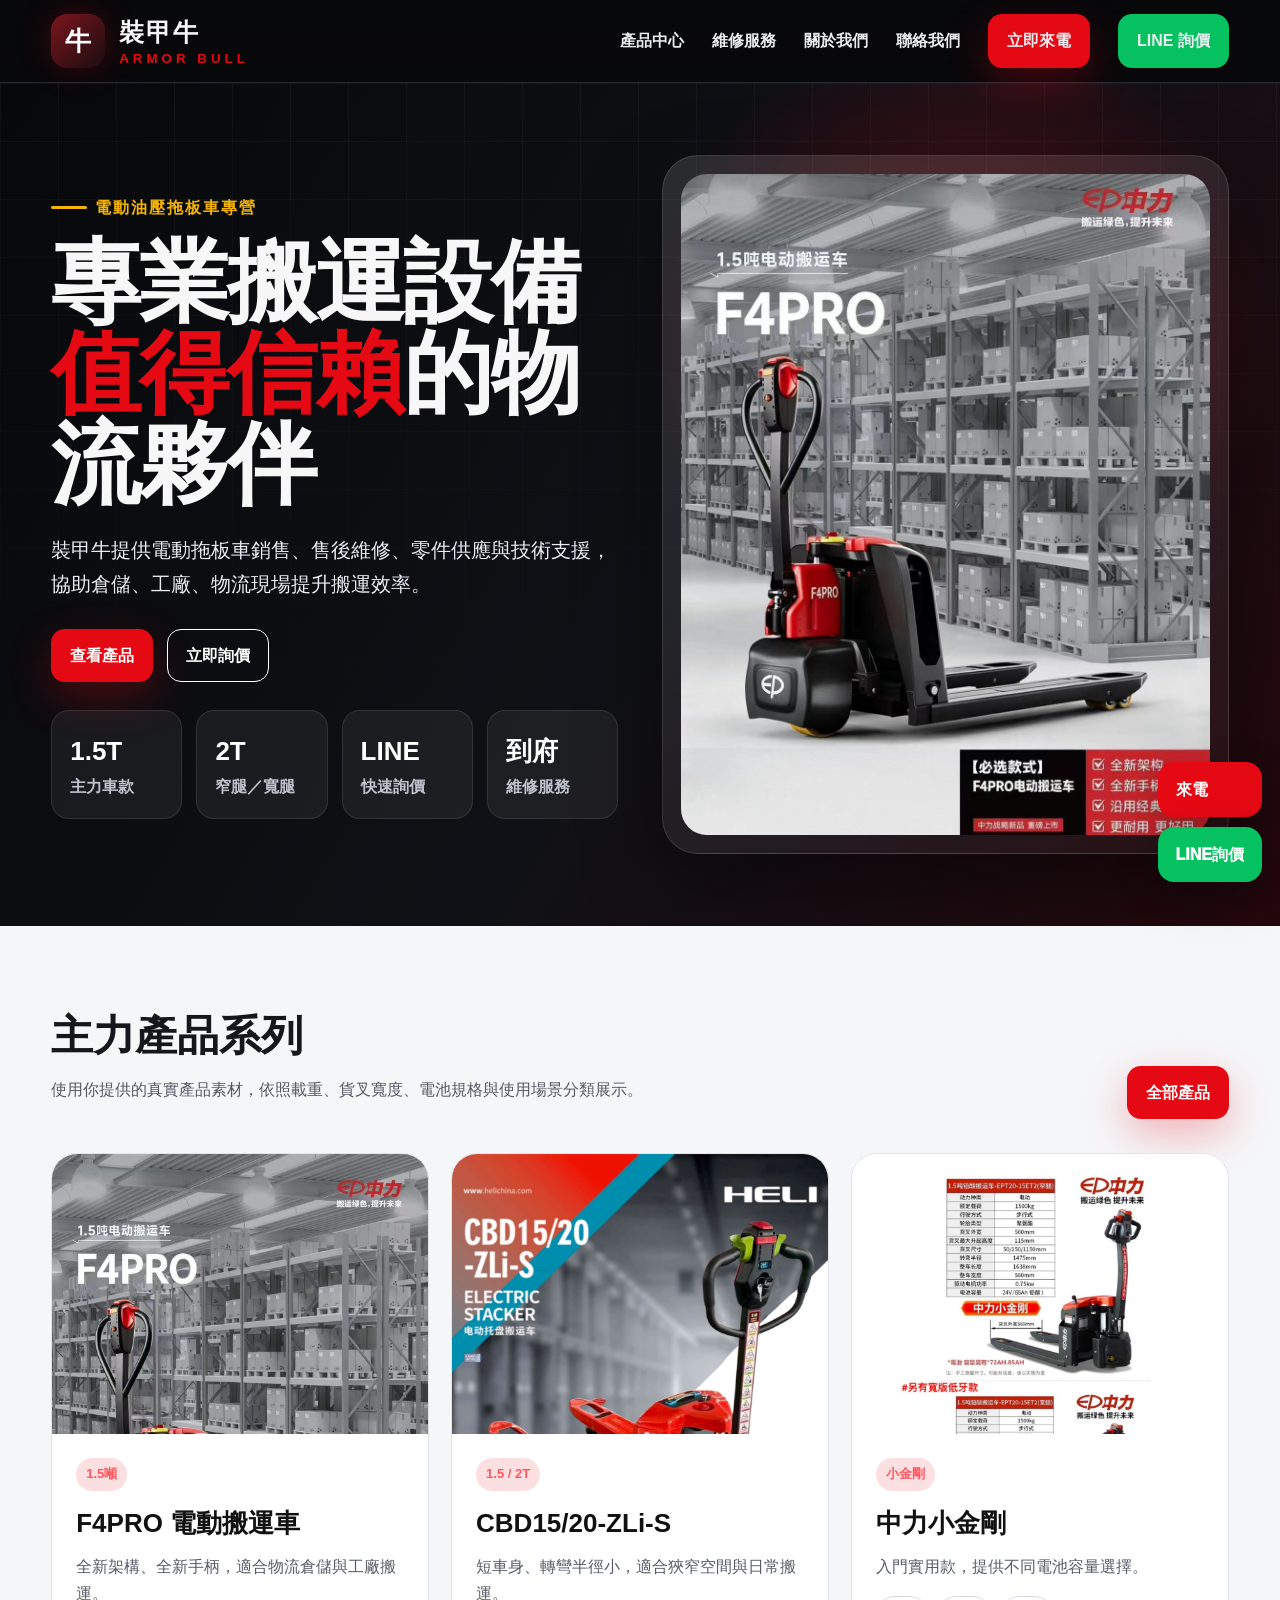
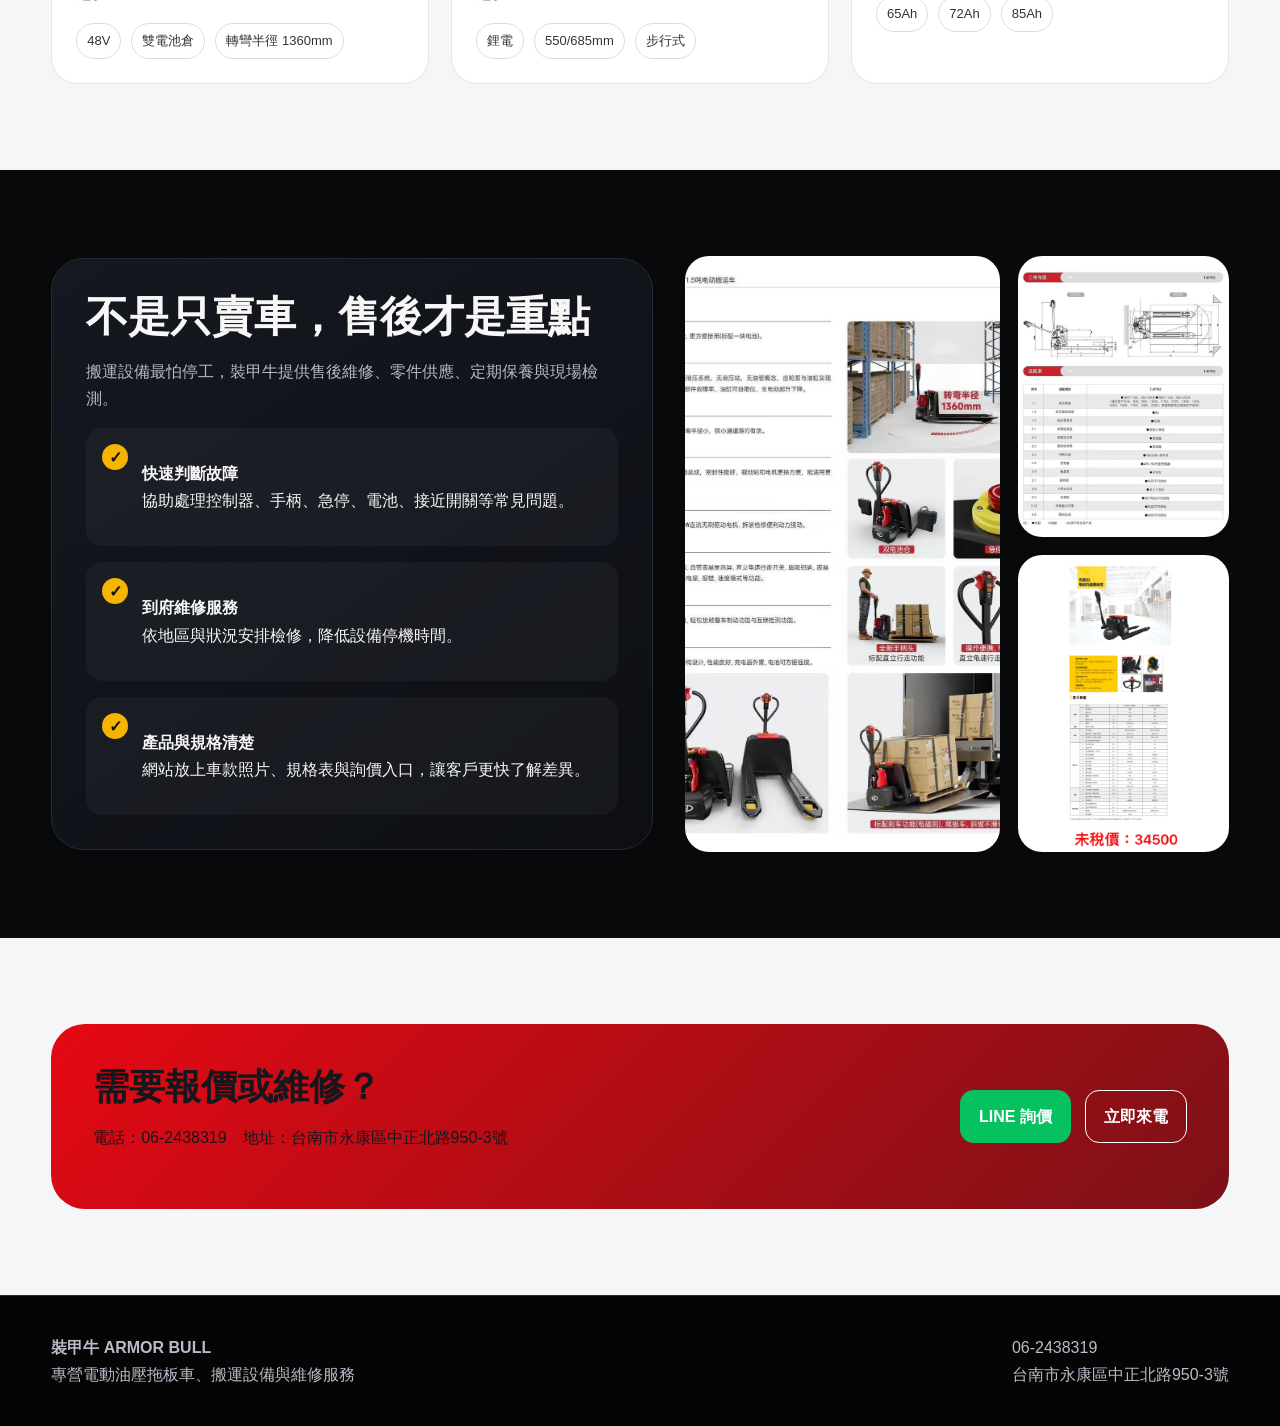
==== commit 9fee3915: "Add files via upload" ====
--- a/index.html
+++ b/index.html
@@ -1 +1,7 @@
-<!doctype html><html lang="zh-Hant"><head><meta charset="utf-8"><meta name="viewport" content="width=device-width,initial-scale=1"><title>裝甲牛 ARMOR BULL｜電動拖板車・搬運設備・維修保養</title><meta name="description" content="裝甲牛提供電動拖板車、堆高機、搬運設備銷售與售後維修，台南在地服務，快速支援企業物流搬運需求。"><link rel="icon" href="images/logo.svg"><link rel="stylesheet" href="css/style.css"></head><body><header class="top"><a class="brand" href="index.html"><img src="images/logo.svg" alt="裝甲牛 ARMOR BULL Logo"><span>裝甲牛</span></a><button class="menu" aria-label="開啟選單">☰</button><nav><a href="products.html">產品系列</a><a href="service.html">售後服務</a><a href="about.html">關於我們</a><a href="contact.html">聯絡我們</a></nav><div class="actions"><a class="btn red" href="tel:062438319">立即來電</a><a class="btn green" href="contact.html#line">LINE 詢價</a></div></header><main><section class="hero"><div class="heroText reveal"><p class="eyebrow">ARMOR BULL MATERIAL HANDLING</p><h1>專業搬運設備，<br><span>值得信賴</span>的物流夥伴</h1><p>從產品銷售、售後維修到技術支援，裝甲牛致力於提供企業更完整的電動拖板車與搬運設備解決方案。</p><div class="heroBtns"><a class="btn yellow" href="products.html">查看產品</a><a class="btn outline" href="contact.html">立即詢價</a></div><div class="stats"><b>1.5T<span>主力車款</span></b><b>3T<span>重載選擇</span></b><b>LINE<span>快速詢問</span></b><b>台南<span>在地服務</span></b></div></div><div class="heroArt reveal"><img src="images/hero-truck.svg" alt="裝甲牛電動拖板車示意圖"></div></section><section class="section"><div class="sectionHead"><p class="eyebrow">PRODUCTS</p><h2>產品系列</h2><a href="products.html">看全部 →</a></div><div class="cards"><article><h3>電動拖板車</h3><p>適合倉儲、物流、工廠搬運，操作簡單、省力高效率。</p></article><article><h3>電動堆高機</h3><p>滿足高處堆疊與棧板移動需求，提升倉庫作業效率。</p></article><article><h3>油壓拖板車</h3><p>耐用、好保養，適合日常棧板搬運與低成本需求。</p></article></div></section><section class="split"><div><p class="eyebrow">SERVICE</p><h2>售後不是口號，是你需要時找得到人。</h2><p>提供維修檢測、零件更換、定期保養與使用建議，讓設備維持穩定運作，減少停機損失。</p><a class="btn yellow" href="service.html">了解維修服務</a></div><ul class="serviceList"><li>到府檢修支援</li><li>電池、煞車、控制器檢測</li><li>常用零件供應</li><li>新舊設備評估建議</li></ul></section><section class="cta"><h2>想找一台適合你的搬運設備？</h2><p>直接來電或透過 LINE 詢問，告訴我們載重、場地、預算，我們協助你判斷。</p><a class="btn red" href="tel:062438319">06-2438319</a></section></main><footer>© 裝甲牛 ARMOR BULL｜台南市永康區中正北路950-3號｜非營業時間可預約賞車及維修</footer><script src="js/main.js"></script></body></html>
+<!doctype html><html lang="zh-Hant"><head><meta charset="utf-8"><meta name="viewport" content="width=device-width,initial-scale=1"><title>裝甲牛 ARMOR BULL｜專業電動搬運設備</title><meta name="description" content="裝甲牛專營電動拖板車、電動搬運車、維修保養與售後服務，台南永康在地服務。"><link rel="stylesheet" href="css/style.css"></head><body>
+<nav class="nav"><div class="container nav-inner"><a class="brand" href="index.html"><div class="bull-mark"><span>牛</span></div><div><h1>裝甲牛</h1><small>ARMOR BULL</small></div></a><div class="nav-links"><a href="products.html">產品中心</a><a href="service.html">維修服務</a><a href="about.html">關於我們</a><a href="contact.html">聯絡我們</a><a class="btn btn-red" href="tel:062438319">立即來電</a><a class="btn btn-green" href="contact.html">LINE 詢價</a></div></div></nav>
+<header class="hero"><div class="container hero-grid"><div><div class="eyebrow">電動油壓拖板車專營</div><h2>專業搬運設備<br><span>值得信賴</span>的物流夥伴</h2><p>裝甲牛提供電動拖板車銷售、售後維修、零件供應與技術支援，協助倉儲、工廠、物流現場提升搬運效率。</p><div class="hero-actions"><a class="btn btn-red" href="products.html">查看產品</a><a class="btn btn-outline" href="contact.html">立即詢價</a></div><div class="spec-strip"><div class="spec"><b>1.5T</b><span>主力車款</span></div><div class="spec"><b>2T</b><span>窄腿／寬腿</span></div><div class="spec"><b>LINE</b><span>快速詢價</span></div><div class="spec"><b>到府</b><span>維修服務</span></div></div></div><div class="hero-card"><img src="images/f4pro-hero.jpg" alt="F4PRO 電動搬運車"></div></div></header>
+<section class="section light" id="products"><div class="container"><div class="section-head"><div><h2>主力產品系列</h2><p class="lead">使用你提供的真實產品素材，依照載重、貨叉寬度、電池規格與使用場景分類展示。</p></div><a class="btn btn-red" href="products.html">全部產品</a></div><div class="grid3"><article class="card"><div class="card-img"><img src="images/f4pro-hero.jpg" alt="F4PRO"></div><div class="card-body"><span class="tag">1.5噸</span><h3>F4PRO 電動搬運車</h3><p>全新架構、全新手柄，適合物流倉儲與工廠搬運。</p><div class="meta"><span>48V</span><span>雙電池倉</span><span>轉彎半徑 1360mm</span></div></div></article><article class="card"><div class="card-img"><img src="images/heli-cbd-zli-hero.jpg" alt="HELI CBD15/20"></div><div class="card-body"><span class="tag">1.5 / 2T</span><h3>CBD15/20-ZLi-S</h3><p>短車身、轉彎半徑小，適合狹窄空間與日常搬運。</p><div class="meta"><span>鋰電</span><span>550/685mm</span><span>步行式</span></div></div></article><article class="card"><div class="card-img"><img src="images/ep-xiaojingang-price.jpg" alt="中力小金剛"></div><div class="card-body"><span class="tag">小金剛</span><h3>中力小金剛</h3><p>入門實用款，提供不同電池容量選擇。</p><div class="meta"><span>65Ah</span><span>72Ah</span><span>85Ah</span></div></div></article></div></div></section>
+<section class="section"><div class="container feature"><div class="feature-box"><h2>不是只賣車，售後才是重點</h2><p class="lead">搬運設備最怕停工，裝甲牛提供售後維修、零件供應、定期保養與現場檢測。</p><div class="feature-list"><div><span class="check">✓</span><p><b>快速判斷故障</b><br>協助處理控制器、手柄、急停、電池、接近開關等常見問題。</p></div><div><span class="check">✓</span><p><b>到府維修服務</b><br>依地區與狀況安排檢修，降低設備停機時間。</p></div><div><span class="check">✓</span><p><b>產品與規格清楚</b><br>網站放上車款照片、規格表與詢價入口，讓客戶更快了解差異。</p></div></div></div><div class="gallery"><img src="images/f4pro-features.jpg" alt="F4PRO 特色"><div class="gallery-side"><img src="images/f4pro-drawing.jpg" alt="F4PRO 尺寸圖"><img src="images/pioneer22-spec.jpg" alt="先鋒22規格"></div></div></div></section>
+<section class="section light"><div class="container"><div class="contact-band"><div><h2>需要報價或維修？</h2><p>電話：06-2438319　地址：台南市永康區中正北路950-3號</p></div><div class="hero-actions"><a class="btn btn-green" href="contact.html">LINE 詢價</a><a class="btn btn-outline" href="tel:062438319">立即來電</a></div></div></div></section>
+<footer class="footer"><div class="container footer-grid"><div><b>裝甲牛 ARMOR BULL</b><br>專營電動油壓拖板車、搬運設備與維修服務</div><div>06-2438319<br>台南市永康區中正北路950-3號</div></div></footer><div class="floating"><a class="btn-red" href="tel:062438319">來電</a><a class="btn-green" href="contact.html">LINE詢價</a></div><script src="js/main.js"></script></body></html>
--- a/css/style.css
+++ b/css/style.css
@@ -1 +1 @@
-:root{--bg:#07090d;--panel:#111620;--panel2:#171d28;--text:#f8fafc;--muted:#aab3c2;--yellow:#f7c600;--red:#d70f1d;--green:#06c755;--line:rgba(255,255,255,.12)}*{box-sizing:border-box}html{scroll-behavior:smooth}body{margin:0;font-family:'Noto Sans TC','Microsoft JhengHei',Arial,sans-serif;background:radial-gradient(circle at 80% 10%,rgba(247,198,0,.12),transparent 28%),linear-gradient(135deg,#07090d,#0d1118 50%,#07090d);color:var(--text)}a{color:inherit;text-decoration:none}.top{position:sticky;top:0;z-index:20;height:86px;display:flex;align-items:center;gap:28px;padding:0 6vw;background:rgba(247,248,250,.94);backdrop-filter:blur(14px);box-shadow:0 10px 30px rgba(0,0,0,.08);color:#111}.brand{display:flex;align-items:center;gap:14px;font-weight:900;font-size:28px}.brand img{width:116px;height:auto}.top nav{display:flex;gap:32px;margin-left:auto;font-weight:800}.top nav a{position:relative}.top nav a:after{content:"";position:absolute;left:0;bottom:-8px;width:0;height:3px;background:var(--yellow);transition:.25s}.top nav a:hover:after{width:100%}.actions{display:flex;gap:12px}.btn{display:inline-flex;align-items:center;justify-content:center;padding:15px 22px;border-radius:14px;font-weight:900;box-shadow:0 12px 28px rgba(0,0,0,.18);transition:.2s}.btn:hover{transform:translateY(-2px)}.red{background:var(--red);color:white}.green{background:var(--green);color:white}.yellow{background:var(--yellow);color:#111}.outline{border:1px solid white;color:white;background:transparent}.menu{display:none}.hero{min-height:calc(100vh - 86px);display:grid;grid-template-columns:1fr 1fr;gap:40px;align-items:center;padding:70px 6vw 40px;overflow:hidden}.eyebrow{color:var(--yellow);font-weight:900;letter-spacing:.18em;font-size:13px}.hero h1{font-size:clamp(46px,7vw,92px);line-height:1.02;margin:12px 0 24px;letter-spacing:-.06em}.hero h1 span{color:var(--yellow);text-shadow:0 0 28px rgba(247,198,0,.25)}.hero p,.lead{color:#dbe4f0;font-size:20px;line-height:1.8;max-width:720px}.heroBtns{display:flex;gap:12px;margin:28px 0}.heroArt{position:relative}.heroArt:before{content:"";position:absolute;inset:12% -8%;background:radial-gradient(circle,rgba(247,198,0,.35),transparent 58%);filter:blur(30px)}.heroArt img{position:relative;width:100%;animation:float 4s ease-in-out infinite}.stats{display:grid;grid-template-columns:repeat(4,1fr);gap:14px;margin-top:30px}.stats b{background:rgba(255,255,255,.06);border:1px solid var(--line);padding:20px 16px;border-radius:18px;font-size:26px}.stats span{display:block;color:#cbd5e1;font-size:13px;margin-top:8px}.section,.split,.page{padding:80px 6vw}.sectionHead{display:flex;align-items:end;justify-content:space-between;margin-bottom:24px}.section h2,.split h2,.page h1{font-size:clamp(34px,5vw,64px);line-height:1.1;margin:8px 0 22px}.cards,.productGrid{display:grid;grid-template-columns:repeat(3,1fr);gap:22px}.cards article,.productGrid article,.contactBox{background:linear-gradient(180deg,rgba(255,255,255,.08),rgba(255,255,255,.03));border:1px solid var(--line);border-radius:26px;padding:28px;box-shadow:0 24px 70px rgba(0,0,0,.22)}.cards h3,.productGrid h2{font-size:28px;margin:0 0 14px}.cards p,.productGrid p,.page p,.serviceList{color:var(--muted);line-height:1.8}.split{display:grid;grid-template-columns:1fr 1fr;gap:40px;align-items:center;background:linear-gradient(90deg,rgba(247,198,0,.08),transparent)}.serviceList{list-style:none;margin:0;padding:0;display:grid;gap:14px}.serviceList li{background:#101620;border:1px solid var(--line);padding:22px 26px;border-radius:18px;font-weight:900;color:white}.serviceList li:before{content:"✓";color:var(--yellow);margin-right:12px}.cta{text-align:center;margin:40px 6vw 80px;padding:60px 24px;border-radius:34px;background:linear-gradient(135deg,#191f2b,#090b10);border:1px solid var(--line)}.cta h2{font-size:42px;margin:0 0 14px}.productGrid img{width:100%;background:#0c1119;border-radius:18px}.page{min-height:70vh}.narrow{max-width:980px}.contactBox{display:grid;grid-template-columns:1fr 1fr;gap:24px}.contactBox iframe{width:100%;height:360px;border:0;border-radius:20px;filter:grayscale(.15)}footer{padding:34px 6vw;color:#b8c2d2;background:#05070a;border-top:1px solid var(--line)}.reveal{opacity:0;transform:translateY(28px);transition:.7s}.reveal.show{opacity:1;transform:none}@keyframes float{0%,100%{transform:translateY(0)}50%{transform:translateY(-16px)}}@media(max-width:900px){.top{height:auto;min-height:76px;flex-wrap:wrap;padding:12px 5vw}.brand img{width:90px}.brand{font-size:22px}.menu{display:block;margin-left:auto;background:#111;color:#fff;border:0;border-radius:10px;padding:10px 14px}.top nav,.actions{display:none;width:100%}.top.open nav,.top.open .actions{display:flex;flex-direction:column;gap:12px}.hero{grid-template-columns:1fr;padding-top:44px}.stats,.cards,.productGrid,.split,.contactBox{grid-template-columns:1fr}.hero h1{font-size:54px}.hero p{font-size:17px}.section,.split,.page{padding:54px 5vw}.cta h2{font-size:30px}}
+:root{--bg:#08090b;--panel:#111318;--text:#f7f7f7;--muted:#b7bbc5;--red:#e50914;--gold:#f5b400;--line:#262a33;--green:#05c160}*{box-sizing:border-box}html{scroll-behavior:smooth}body{margin:0;font-family:"Noto Sans TC","Microsoft JhengHei",Arial,sans-serif;background:#08090b;color:var(--text);line-height:1.7}a{text-decoration:none;color:inherit}img{max-width:100%;display:block}.container{width:min(1180px,92%);margin:auto}.nav{position:sticky;top:0;z-index:50;background:rgba(8,9,11,.88);backdrop-filter:blur(16px);border-bottom:1px solid var(--line)}.nav-inner{height:82px;display:flex;align-items:center;justify-content:space-between;gap:24px}.brand{display:flex;align-items:center;gap:14px}.bull-mark{width:54px;height:54px;border-radius:16px;background:linear-gradient(135deg,#7b151c,#1a0d0f);display:grid;place-items:center;box-shadow:0 0 30px rgba(229,9,20,.25)}.bull-mark span{font-weight:1000;font-size:26px;color:#fff}.brand h1{font-size:25px;margin:0;letter-spacing:2px}.brand small{display:block;color:var(--red);font-weight:900;letter-spacing:4px;margin-top:-6px}.nav-links{display:flex;gap:28px;align-items:center;font-weight:800}.nav-links a{color:#e9ebef}.nav-links a:hover{color:var(--gold)}.btn{display:inline-flex;align-items:center;justify-content:center;gap:8px;border-radius:14px;padding:12px 18px;font-weight:900;border:1px solid transparent}.btn-red{background:var(--red);color:#fff;box-shadow:0 15px 40px rgba(229,9,20,.28)}.btn-green{background:var(--green);color:#fff}.btn-outline{border-color:#fff;color:#fff}.hero{position:relative;min-height:calc(100vh - 82px);overflow:hidden;background:radial-gradient(circle at 75% 30%,rgba(229,9,20,.35),transparent 28%),linear-gradient(120deg,#07080a 0%,#101116 55%,#24080d 100%)}.hero:before{content:"";position:absolute;inset:0;background:linear-gradient(rgba(255,255,255,.035) 1px,transparent 1px),linear-gradient(90deg,rgba(255,255,255,.035) 1px,transparent 1px);background-size:58px 58px;mask-image:linear-gradient(to bottom,black,transparent 85%)}.hero-grid{position:relative;display:grid;grid-template-columns:1fr 1fr;gap:44px;align-items:center;min-height:calc(100vh - 82px);padding:72px 0}.eyebrow{display:inline-flex;gap:8px;align-items:center;color:var(--gold);font-weight:1000;letter-spacing:2px;margin-bottom:16px}.eyebrow:before{content:"";width:36px;height:3px;background:var(--gold);border-radius:99px}.hero h2{font-size:clamp(44px,7vw,92px);line-height:1.02;margin:0 0 22px;font-weight:1000;letter-spacing:-2px}.hero h2 span{color:var(--red)}.hero p{font-size:20px;color:#e9edf5;max-width:640px;margin:0 0 28px}.hero-actions{display:flex;gap:14px;flex-wrap:wrap}.hero-card{position:relative;border-radius:36px;background:linear-gradient(145deg,rgba(255,255,255,.12),rgba(255,255,255,.03));border:1px solid rgba(255,255,255,.13);padding:18px;box-shadow:0 30px 80px rgba(0,0,0,.45)}.hero-card img{border-radius:26px;aspect-ratio:4/5;object-fit:cover;object-position:center}.spec-strip{display:grid;grid-template-columns:repeat(4,1fr);gap:14px;margin-top:28px}.spec{background:rgba(255,255,255,.06);border:1px solid rgba(255,255,255,.1);border-radius:18px;padding:18px}.spec b{font-size:26px;color:#fff}.spec span{display:block;color:#bfc3ce;font-weight:700}.section{padding:86px 0}.section.light{background:#f5f6f8;color:#15171d}.section-head{display:flex;align-items:end;justify-content:space-between;gap:24px;margin-bottom:34px}.section h2{font-size:42px;line-height:1.15;margin:0}.section p.lead{color:var(--muted);max-width:680px}.light p.lead{color:#535864}.grid3{display:grid;grid-template-columns:repeat(3,1fr);gap:22px}.card{background:var(--panel);border:1px solid var(--line);border-radius:26px;overflow:hidden;transition:.25s}.card:hover{transform:translateY(-6px);border-color:rgba(245,180,0,.55)}.card-img{height:280px;background:#fff;display:grid;place-items:center;overflow:hidden}.card-img img{width:100%;height:100%;object-fit:cover}.card-body{padding:24px}.tag{display:inline-flex;padding:5px 10px;background:rgba(229,9,20,.13);color:#ff5861;border-radius:999px;font-size:13px;font-weight:900;margin-bottom:10px}.card h3{font-size:26px;margin:0 0 8px}.card p{color:var(--muted);margin:0 0 16px}.meta{display:flex;gap:10px;flex-wrap:wrap}.meta span{border:1px solid var(--line);border-radius:999px;padding:6px 10px;color:#dfe2ea;font-size:13px}.light .card{background:#fff;border-color:#e1e4ea;color:#111}.light .card p{color:#555b66}.light .meta span{color:#333;border-color:#d8dbe2}.feature{display:grid;grid-template-columns:1.05fr .95fr;gap:32px;align-items:center}.feature-box{background:linear-gradient(145deg,#151820,#0d0f14);border:1px solid var(--line);border-radius:32px;padding:34px}.feature-list{display:grid;gap:16px}.feature-list div{display:flex;gap:14px;align-items:flex-start;background:rgba(255,255,255,.04);padding:16px;border-radius:16px}.check{width:26px;height:26px;border-radius:50%;background:var(--gold);color:#111;display:grid;place-items:center;font-weight:1000;flex:0 0 auto}.gallery{display:grid;grid-template-columns:1.2fr .8fr;gap:18px}.gallery img{border-radius:24px;background:#fff;width:100%;height:100%;object-fit:cover}.gallery-side{display:grid;gap:18px}.service-grid{display:grid;grid-template-columns:repeat(4,1fr);gap:18px}.service{padding:26px;border-radius:24px;background:#fff;border:1px solid #e2e4e9}.service h3{margin:0 0 8px}.service p{color:#555b66;margin:0}.contact-band{background:linear-gradient(135deg,#e50914,#7b1117);border-radius:34px;padding:42px;display:flex;justify-content:space-between;gap:24px;align-items:center}.contact-band h2{margin:0;font-size:36px}.footer{background:#050506;border-top:1px solid var(--line);padding:38px 0;color:#b8bdc8}.footer-grid{display:flex;justify-content:space-between;gap:24px;flex-wrap:wrap}.floating{position:fixed;right:18px;bottom:18px;z-index:60;display:grid;gap:10px}.floating a{padding:14px 18px;border-radius:16px;color:#fff;font-weight:1000;box-shadow:0 15px 40px rgba(0,0,0,.28)}.page-hero{padding:86px 0;background:linear-gradient(135deg,#08090b,#1d070b);border-bottom:1px solid var(--line)}.page-hero h2{font-size:56px;margin:0}.product-detail{display:grid;grid-template-columns:1fr 1fr;gap:28px;align-items:start;margin-bottom:36px}.detail-img{background:#fff;border-radius:26px;overflow:hidden;border:1px solid #e2e4e9}.detail-card{background:#fff;border-radius:26px;padding:28px;border:1px solid #e2e4e9}.detail-card h3{font-size:32px;margin:0 0 10px}.table{width:100%;border-collapse:collapse;background:#fff;border-radius:20px;overflow:hidden}.table th,.table td{border-bottom:1px solid #e5e7eb;padding:13px;text-align:left}.table th{background:#111318;color:#fff}.note{font-size:14px;color:#667}@media(max-width:900px){.nav-inner{height:auto;padding:14px 0;align-items:flex-start}.nav-links{display:none}.hero-grid,.feature,.product-detail,.gallery{grid-template-columns:1fr}.spec-strip,.grid3,.service-grid{grid-template-columns:1fr 1fr}.hero h2{font-size:48px}.section h2,.page-hero h2{font-size:36px}.contact-band{display:block}.hero-card img{aspect-ratio:1/1}}@media(max-width:560px){.spec-strip,.grid3,.service-grid{grid-template-columns:1fr}.brand h1{font-size:21px}.hero{min-height:auto}.hero-grid{padding:42px 0}.section{padding:58px 0}.floating{right:12px;bottom:12px}.floating a{padding:12px 14px}.card-img{height:220px}}
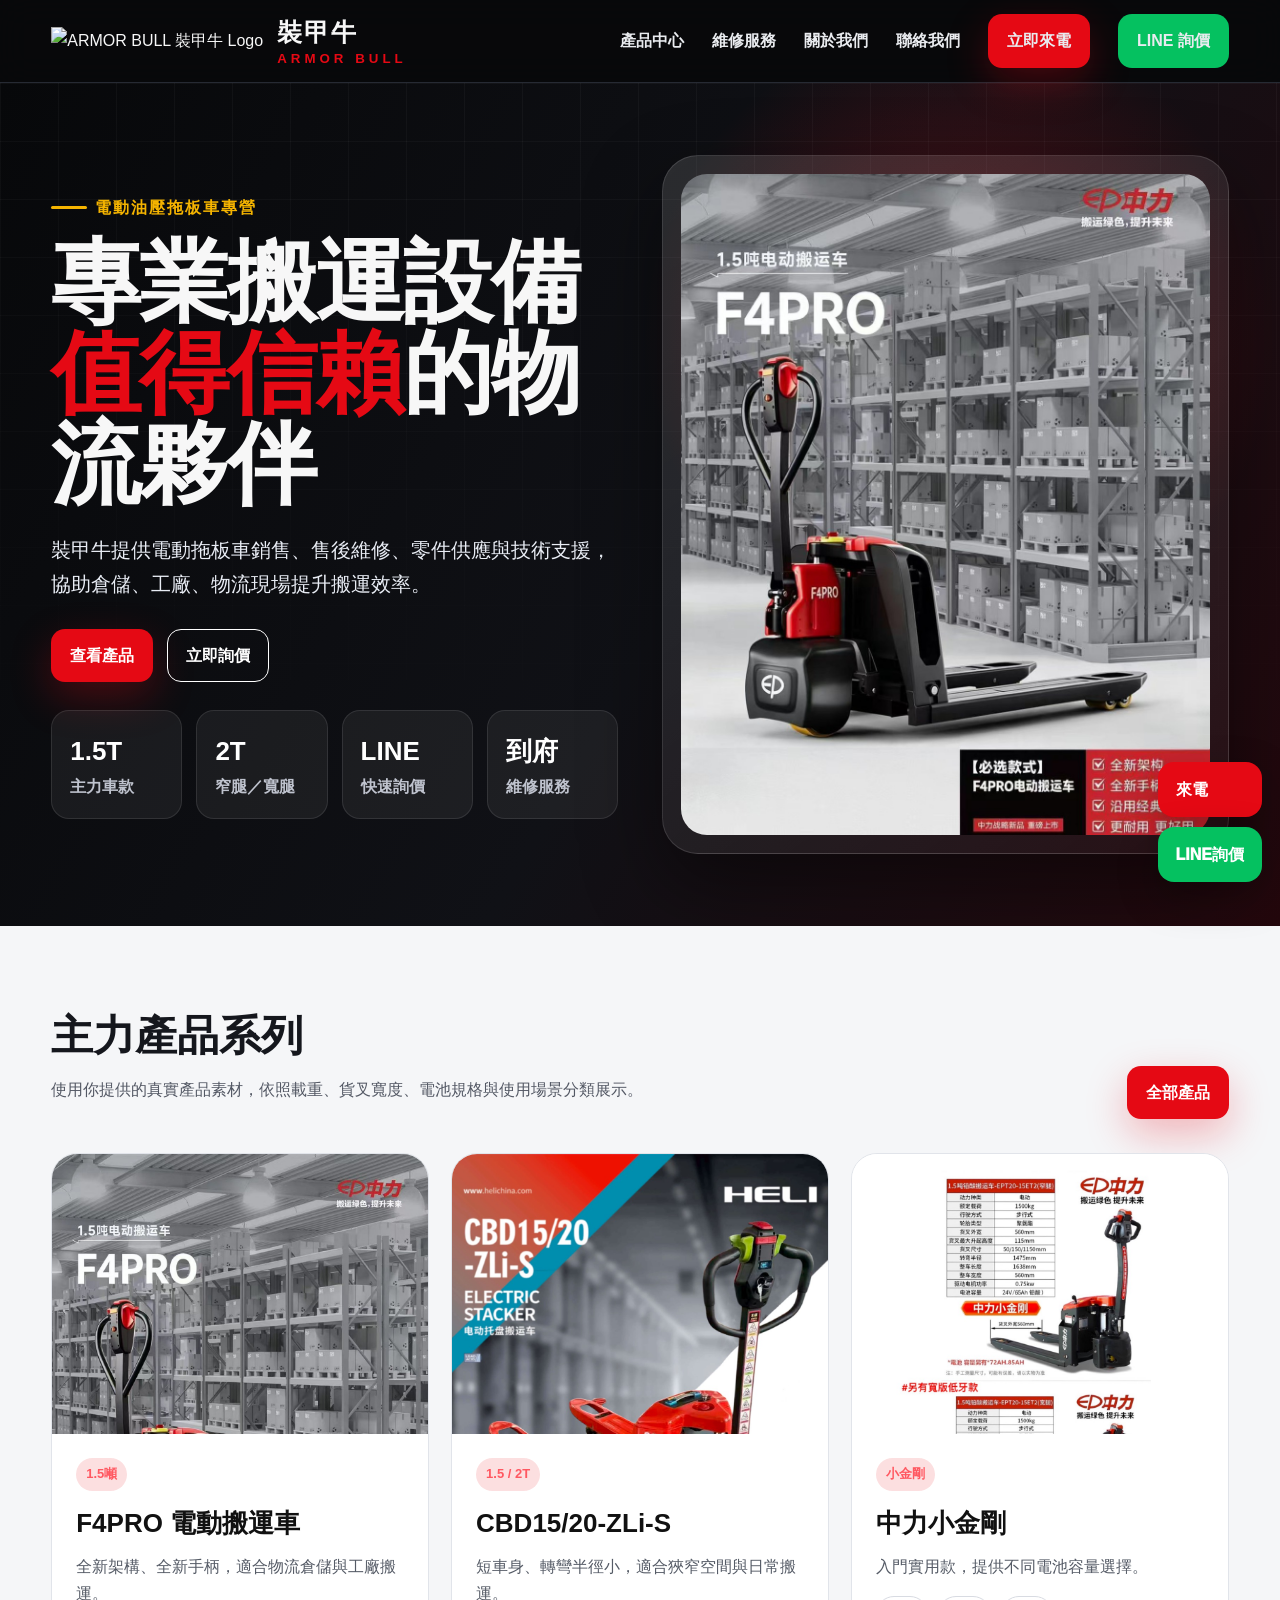
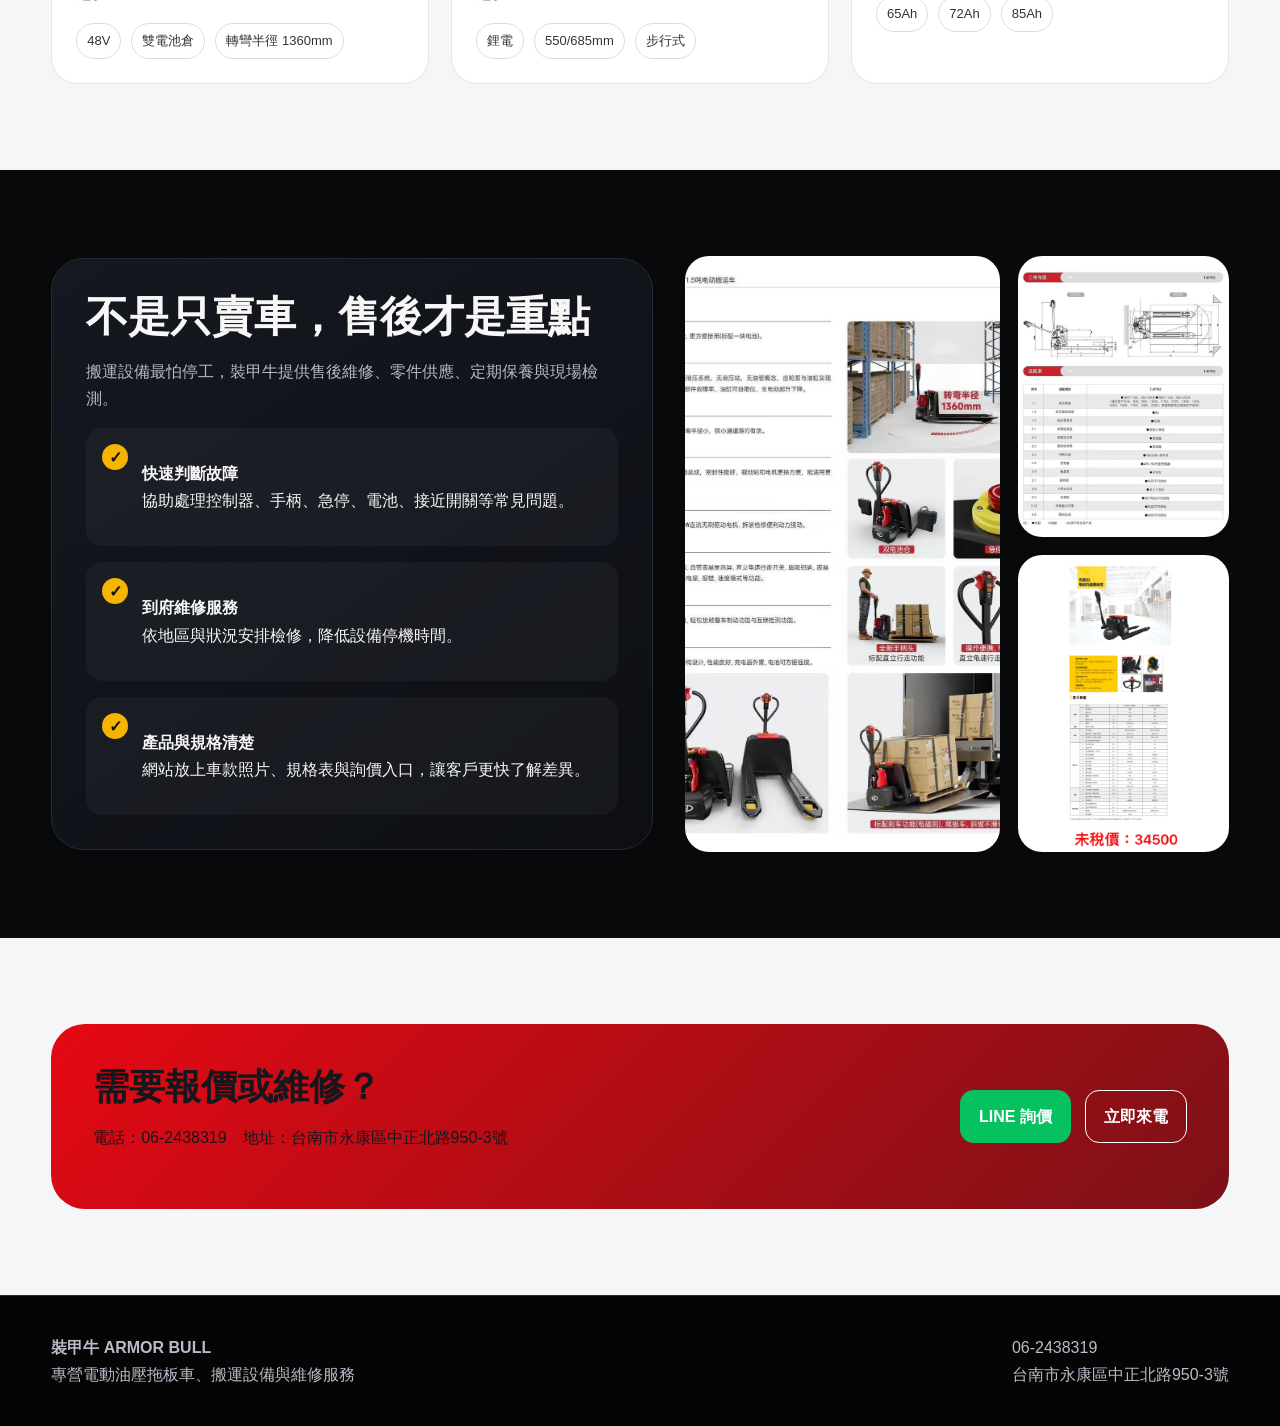
==== commit 60a9649f: "Add files via upload" ====
--- a/index.html
+++ b/index.html
@@ -1,5 +1,5 @@
 <!doctype html><html lang="zh-Hant"><head><meta charset="utf-8"><meta name="viewport" content="width=device-width,initial-scale=1"><title>裝甲牛 ARMOR BULL｜專業電動搬運設備</title><meta name="description" content="裝甲牛專營電動拖板車、電動搬運車、維修保養與售後服務，台南永康在地服務。"><link rel="stylesheet" href="css/style.css"></head><body>
-<nav class="nav"><div class="container nav-inner"><a class="brand" href="index.html"><div class="bull-mark"><span>牛</span></div><div><h1>裝甲牛</h1><small>ARMOR BULL</small></div></a><div class="nav-links"><a href="products.html">產品中心</a><a href="service.html">維修服務</a><a href="about.html">關於我們</a><a href="contact.html">聯絡我們</a><a class="btn btn-red" href="tel:062438319">立即來電</a><a class="btn btn-green" href="contact.html">LINE 詢價</a></div></div></nav>
+<nav class="nav"><div class="container nav-inner"><a class="brand" href="index.html"><img class="brand-logo" src="images/armor-bull-logo.jpg" alt="ARMOR BULL 裝甲牛 Logo"><div><h1>裝甲牛</h1><small>ARMOR BULL</small></div></a><div class="nav-links"><a href="products.html">產品中心</a><a href="service.html">維修服務</a><a href="about.html">關於我們</a><a href="contact.html">聯絡我們</a><a class="btn btn-red" href="tel:062438319">立即來電</a><a class="btn btn-green" href="contact.html">LINE 詢價</a></div></div></nav>
 <header class="hero"><div class="container hero-grid"><div><div class="eyebrow">電動油壓拖板車專營</div><h2>專業搬運設備<br><span>值得信賴</span>的物流夥伴</h2><p>裝甲牛提供電動拖板車銷售、售後維修、零件供應與技術支援，協助倉儲、工廠、物流現場提升搬運效率。</p><div class="hero-actions"><a class="btn btn-red" href="products.html">查看產品</a><a class="btn btn-outline" href="contact.html">立即詢價</a></div><div class="spec-strip"><div class="spec"><b>1.5T</b><span>主力車款</span></div><div class="spec"><b>2T</b><span>窄腿／寬腿</span></div><div class="spec"><b>LINE</b><span>快速詢價</span></div><div class="spec"><b>到府</b><span>維修服務</span></div></div></div><div class="hero-card"><img src="images/f4pro-hero.jpg" alt="F4PRO 電動搬運車"></div></div></header>
 <section class="section light" id="products"><div class="container"><div class="section-head"><div><h2>主力產品系列</h2><p class="lead">使用你提供的真實產品素材，依照載重、貨叉寬度、電池規格與使用場景分類展示。</p></div><a class="btn btn-red" href="products.html">全部產品</a></div><div class="grid3"><article class="card"><div class="card-img"><img src="images/f4pro-hero.jpg" alt="F4PRO"></div><div class="card-body"><span class="tag">1.5噸</span><h3>F4PRO 電動搬運車</h3><p>全新架構、全新手柄，適合物流倉儲與工廠搬運。</p><div class="meta"><span>48V</span><span>雙電池倉</span><span>轉彎半徑 1360mm</span></div></div></article><article class="card"><div class="card-img"><img src="images/heli-cbd-zli-hero.jpg" alt="HELI CBD15/20"></div><div class="card-body"><span class="tag">1.5 / 2T</span><h3>CBD15/20-ZLi-S</h3><p>短車身、轉彎半徑小，適合狹窄空間與日常搬運。</p><div class="meta"><span>鋰電</span><span>550/685mm</span><span>步行式</span></div></div></article><article class="card"><div class="card-img"><img src="images/ep-xiaojingang-price.jpg" alt="中力小金剛"></div><div class="card-body"><span class="tag">小金剛</span><h3>中力小金剛</h3><p>入門實用款，提供不同電池容量選擇。</p><div class="meta"><span>65Ah</span><span>72Ah</span><span>85Ah</span></div></div></article></div></div></section>
 <section class="section"><div class="container feature"><div class="feature-box"><h2>不是只賣車，售後才是重點</h2><p class="lead">搬運設備最怕停工，裝甲牛提供售後維修、零件供應、定期保養與現場檢測。</p><div class="feature-list"><div><span class="check">✓</span><p><b>快速判斷故障</b><br>協助處理控制器、手柄、急停、電池、接近開關等常見問題。</p></div><div><span class="check">✓</span><p><b>到府維修服務</b><br>依地區與狀況安排檢修，降低設備停機時間。</p></div><div><span class="check">✓</span><p><b>產品與規格清楚</b><br>網站放上車款照片、規格表與詢價入口，讓客戶更快了解差異。</p></div></div></div><div class="gallery"><img src="images/f4pro-features.jpg" alt="F4PRO 特色"><div class="gallery-side"><img src="images/f4pro-drawing.jpg" alt="F4PRO 尺寸圖"><img src="images/pioneer22-spec.jpg" alt="先鋒22規格"></div></div></div></section>
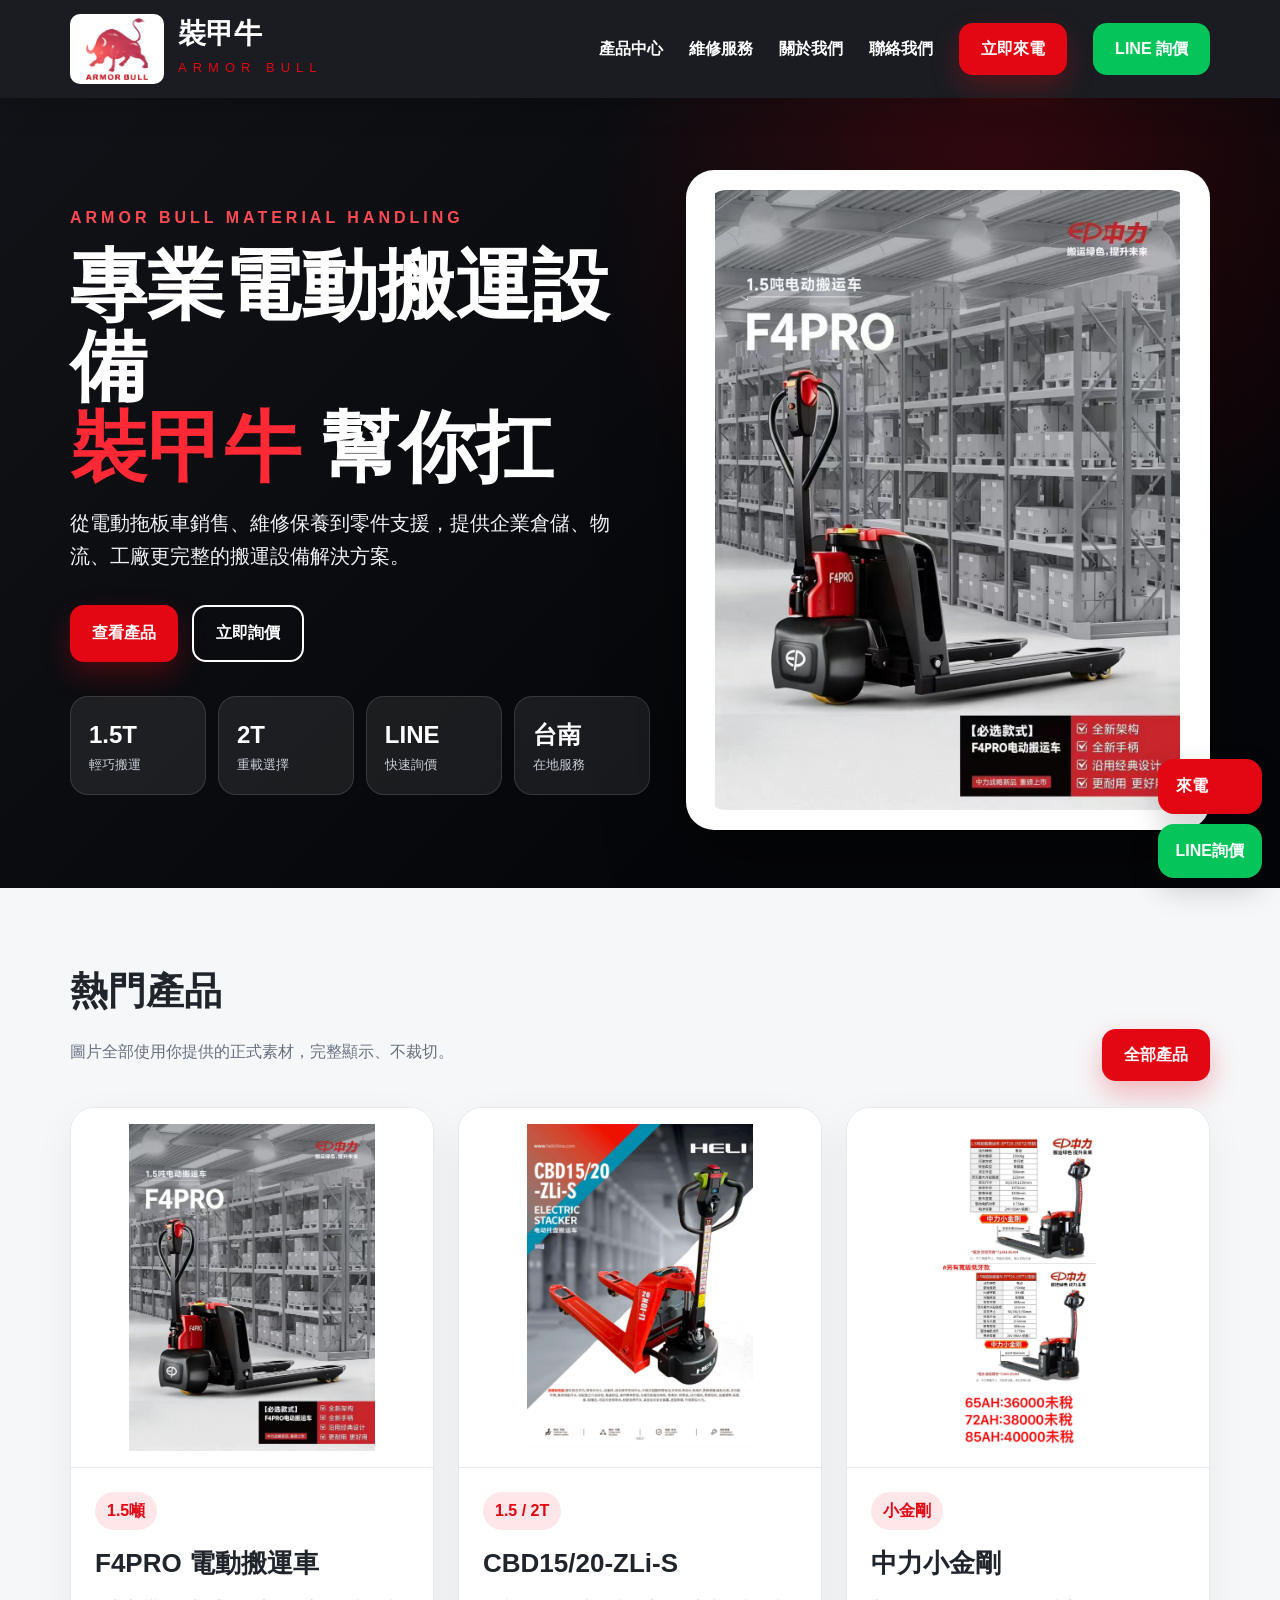
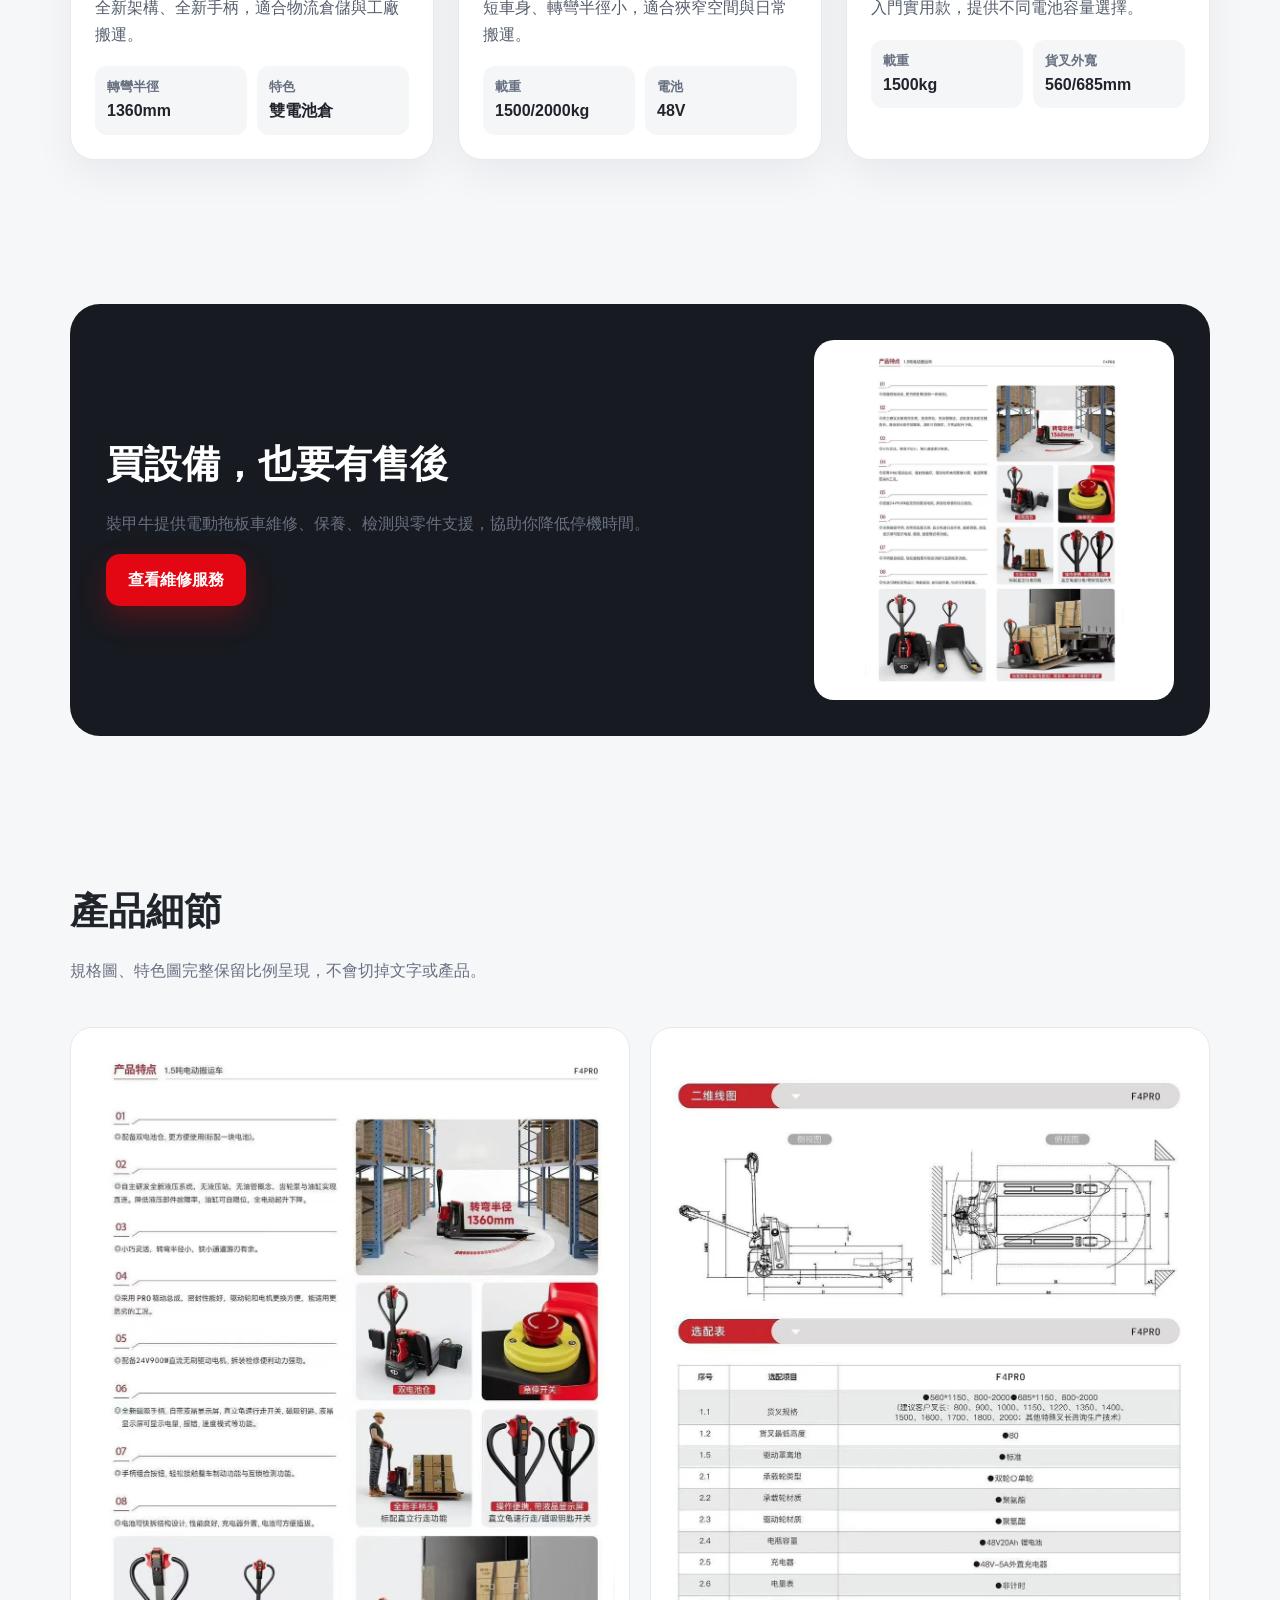
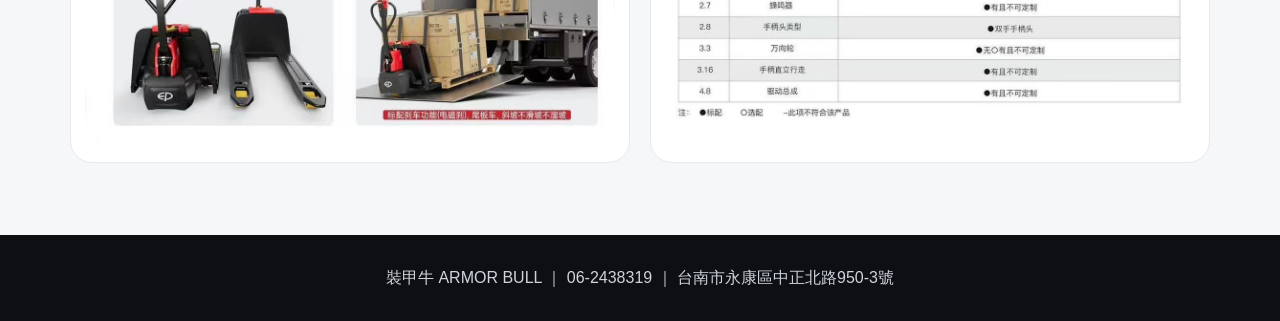
==== commit 3e1cd060: "Add files via upload" ====
--- a/index.html
+++ b/index.html
@@ -1,7 +1 @@
-<!doctype html><html lang="zh-Hant"><head><meta charset="utf-8"><meta name="viewport" content="width=device-width,initial-scale=1"><title>裝甲牛 ARMOR BULL｜專業電動搬運設備</title><meta name="description" content="裝甲牛專營電動拖板車、電動搬運車、維修保養與售後服務，台南永康在地服務。"><link rel="stylesheet" href="css/style.css"></head><body>
-<nav class="nav"><div class="container nav-inner"><a class="brand" href="index.html"><img class="brand-logo" src="images/armor-bull-logo.jpg" alt="ARMOR BULL 裝甲牛 Logo"><div><h1>裝甲牛</h1><small>ARMOR BULL</small></div></a><div class="nav-links"><a href="products.html">產品中心</a><a href="service.html">維修服務</a><a href="about.html">關於我們</a><a href="contact.html">聯絡我們</a><a class="btn btn-red" href="tel:062438319">立即來電</a><a class="btn btn-green" href="contact.html">LINE 詢價</a></div></div></nav>
-<header class="hero"><div class="container hero-grid"><div><div class="eyebrow">電動油壓拖板車專營</div><h2>專業搬運設備<br><span>值得信賴</span>的物流夥伴</h2><p>裝甲牛提供電動拖板車銷售、售後維修、零件供應與技術支援，協助倉儲、工廠、物流現場提升搬運效率。</p><div class="hero-actions"><a class="btn btn-red" href="products.html">查看產品</a><a class="btn btn-outline" href="contact.html">立即詢價</a></div><div class="spec-strip"><div class="spec"><b>1.5T</b><span>主力車款</span></div><div class="spec"><b>2T</b><span>窄腿／寬腿</span></div><div class="spec"><b>LINE</b><span>快速詢價</span></div><div class="spec"><b>到府</b><span>維修服務</span></div></div></div><div class="hero-card"><img src="images/f4pro-hero.jpg" alt="F4PRO 電動搬運車"></div></div></header>
-<section class="section light" id="products"><div class="container"><div class="section-head"><div><h2>主力產品系列</h2><p class="lead">使用你提供的真實產品素材，依照載重、貨叉寬度、電池規格與使用場景分類展示。</p></div><a class="btn btn-red" href="products.html">全部產品</a></div><div class="grid3"><article class="card"><div class="card-img"><img src="images/f4pro-hero.jpg" alt="F4PRO"></div><div class="card-body"><span class="tag">1.5噸</span><h3>F4PRO 電動搬運車</h3><p>全新架構、全新手柄，適合物流倉儲與工廠搬運。</p><div class="meta"><span>48V</span><span>雙電池倉</span><span>轉彎半徑 1360mm</span></div></div></article><article class="card"><div class="card-img"><img src="images/heli-cbd-zli-hero.jpg" alt="HELI CBD15/20"></div><div class="card-body"><span class="tag">1.5 / 2T</span><h3>CBD15/20-ZLi-S</h3><p>短車身、轉彎半徑小，適合狹窄空間與日常搬運。</p><div class="meta"><span>鋰電</span><span>550/685mm</span><span>步行式</span></div></div></article><article class="card"><div class="card-img"><img src="images/ep-xiaojingang-price.jpg" alt="中力小金剛"></div><div class="card-body"><span class="tag">小金剛</span><h3>中力小金剛</h3><p>入門實用款，提供不同電池容量選擇。</p><div class="meta"><span>65Ah</span><span>72Ah</span><span>85Ah</span></div></div></article></div></div></section>
-<section class="section"><div class="container feature"><div class="feature-box"><h2>不是只賣車，售後才是重點</h2><p class="lead">搬運設備最怕停工，裝甲牛提供售後維修、零件供應、定期保養與現場檢測。</p><div class="feature-list"><div><span class="check">✓</span><p><b>快速判斷故障</b><br>協助處理控制器、手柄、急停、電池、接近開關等常見問題。</p></div><div><span class="check">✓</span><p><b>到府維修服務</b><br>依地區與狀況安排檢修，降低設備停機時間。</p></div><div><span class="check">✓</span><p><b>產品與規格清楚</b><br>網站放上車款照片、規格表與詢價入口，讓客戶更快了解差異。</p></div></div></div><div class="gallery"><img src="images/f4pro-features.jpg" alt="F4PRO 特色"><div class="gallery-side"><img src="images/f4pro-drawing.jpg" alt="F4PRO 尺寸圖"><img src="images/pioneer22-spec.jpg" alt="先鋒22規格"></div></div></div></section>
-<section class="section light"><div class="container"><div class="contact-band"><div><h2>需要報價或維修？</h2><p>電話：06-2438319　地址：台南市永康區中正北路950-3號</p></div><div class="hero-actions"><a class="btn btn-green" href="contact.html">LINE 詢價</a><a class="btn btn-outline" href="tel:062438319">立即來電</a></div></div></div></section>
-<footer class="footer"><div class="container footer-grid"><div><b>裝甲牛 ARMOR BULL</b><br>專營電動油壓拖板車、搬運設備與維修服務</div><div>06-2438319<br>台南市永康區中正北路950-3號</div></div></footer><div class="floating"><a class="btn-red" href="tel:062438319">來電</a><a class="btn-green" href="contact.html">LINE詢價</a></div><script src="js/main.js"></script></body></html>
+<!doctype html><html lang="zh-Hant"><head><meta charset="utf-8"><meta name="viewport" content="width=device-width,initial-scale=1"><title>裝甲牛 ARMOR BULL｜專業電動搬運設備</title><meta name="description" content="裝甲牛專營電動油壓拖板車、電動搬運車、售後維修與保養服務。"><link rel="stylesheet" href="css/style.css"></head><body><header class="site-header"><nav class="nav"><a class="brand" href="index.html"><img class="brand-logo" src="images/logo.jpg" alt="ARMOR BULL 裝甲牛 Logo"><div><div class="brand-title">裝甲牛</div><span class="brand-sub">ARMOR BULL</span></div></a><button class="mobile-toggle">☰</button><div class="menu"><a href="products.html">產品中心</a><a href="service.html">維修服務</a><a href="about.html">關於我們</a><a href="contact.html">聯絡我們</a><a class="btn btn-red" href="tel:062438319">立即來電</a><a class="btn btn-green" href="contact.html#line">LINE 詢價</a></div></nav></header><main><section class="hero"><div class="hero-inner"><div><div class="eyebrow">ARMOR BULL MATERIAL HANDLING</div><h1>專業電動搬運設備<br><span>裝甲牛</span> 幫你扛</h1><p>從電動拖板車銷售、維修保養到零件支援，提供企業倉儲、物流、工廠更完整的搬運設備解決方案。</p><div class="hero-actions"><a class="btn btn-red" href="products.html">查看產品</a><a class="btn btn-outline" href="contact.html">立即詢價</a></div><div class="hero-stats"><div class="stat"><strong>1.5T</strong><small>輕巧搬運</small></div><div class="stat"><strong>2T</strong><small>重載選擇</small></div><div class="stat"><strong>LINE</strong><small>快速詢價</small></div><div class="stat"><strong>台南</strong><small>在地服務</small></div></div></div><div class="hero-card"><img src="images/f4pro-main.jpg" alt="F4PRO 電動搬運車"></div></div></section><section class="section"><div class="section-head"><div><h2>熱門產品</h2><p class="lead">圖片全部使用你提供的正式素材，完整顯示、不裁切。</p></div><a class="btn btn-red" href="products.html">全部產品</a></div><div class="grid"><article class="card"><div class="product-img-wrap"><img src="images/f4pro-main.jpg" alt="F4PRO 電動搬運車"></div><div class="card-body"><span class="tag">1.5噸</span><h3>F4PRO 電動搬運車</h3><p>全新架構、全新手柄，適合物流倉儲與工廠搬運。</p><div class="specs"><div><small>轉彎半徑</small>1360mm</div><div><small>特色</small>雙電池倉</div></div></div></article><article class="card"><div class="product-img-wrap"><img src="images/heli-main.jpg" alt="CBD15/20-ZLi-S 電動托盤搬運車"></div><div class="card-body"><span class="tag">1.5 / 2T</span><h3>CBD15/20-ZLi-S</h3><p>短車身、轉彎半徑小，適合狹窄空間與日常搬運。</p><div class="specs"><div><small>載重</small>1500/2000kg</div><div><small>電池</small>48V</div></div></div></article><article class="card"><div class="product-img-wrap"><img src="images/xiaojingang.jpg" alt="中力小金剛"></div><div class="card-body"><span class="tag">小金剛</span><h3>中力小金剛</h3><p>入門實用款，提供不同電池容量選擇。</p><div class="specs"><div><small>載重</small>1500kg</div><div><small>貨叉外寬</small>560/685mm</div></div></div></article></div></section><section class="section"><div class="banner"><div><h2>買設備，也要有售後</h2><p class="lead">裝甲牛提供電動拖板車維修、保養、檢測與零件支援，協助你降低停機時間。</p><a class="btn btn-red" href="service.html">查看維修服務</a></div><img src="images/f4pro-detail.jpg" alt="F4PRO 產品特色"></div></section><section class="section"><div class="section-head"><div><h2>產品細節</h2><p class="lead">規格圖、特色圖完整保留比例呈現，不會切掉文字或產品。</p></div></div><div class="gallery"><figure><img src="images/f4pro-detail.jpg" alt="F4PRO 產品特色"></figure><figure><img src="images/f4pro-spec.jpg" alt="F4PRO 規格表"></figure></div></section></main><div class="float-actions"><a class="btn-red" href="tel:062438319">來電</a><a class="btn-green" href="contact.html#line">LINE詢價</a></div><footer>裝甲牛 ARMOR BULL ｜ 06-2438319 ｜ 台南市永康區中正北路950-3號</footer><script src="js/main.js"></script></body></html>
--- a/css/style.css
+++ b/css/style.css
@@ -1 +1 @@
-:root{--bg:#08090b;--panel:#111318;--text:#f7f7f7;--muted:#b7bbc5;--red:#e50914;--gold:#f5b400;--line:#262a33;--green:#05c160}*{box-sizing:border-box}html{scroll-behavior:smooth}body{margin:0;font-family:"Noto Sans TC","Microsoft JhengHei",Arial,sans-serif;background:#08090b;color:var(--text);line-height:1.7}a{text-decoration:none;color:inherit}img{max-width:100%;display:block}.container{width:min(1180px,92%);margin:auto}.nav{position:sticky;top:0;z-index:50;background:rgba(8,9,11,.88);backdrop-filter:blur(16px);border-bottom:1px solid var(--line)}.nav-inner{height:82px;display:flex;align-items:center;justify-content:space-between;gap:24px}.brand{display:flex;align-items:center;gap:14px}.bull-mark{width:54px;height:54px;border-radius:16px;background:linear-gradient(135deg,#7b151c,#1a0d0f);display:grid;place-items:center;box-shadow:0 0 30px rgba(229,9,20,.25)}.bull-mark span{font-weight:1000;font-size:26px;color:#fff}.brand h1{font-size:25px;margin:0;letter-spacing:2px}.brand small{display:block;color:var(--red);font-weight:900;letter-spacing:4px;margin-top:-6px}.nav-links{display:flex;gap:28px;align-items:center;font-weight:800}.nav-links a{color:#e9ebef}.nav-links a:hover{color:var(--gold)}.btn{display:inline-flex;align-items:center;justify-content:center;gap:8px;border-radius:14px;padding:12px 18px;font-weight:900;border:1px solid transparent}.btn-red{background:var(--red);color:#fff;box-shadow:0 15px 40px rgba(229,9,20,.28)}.btn-green{background:var(--green);color:#fff}.btn-outline{border-color:#fff;color:#fff}.hero{position:relative;min-height:calc(100vh - 82px);overflow:hidden;background:radial-gradient(circle at 75% 30%,rgba(229,9,20,.35),transparent 28%),linear-gradient(120deg,#07080a 0%,#101116 55%,#24080d 100%)}.hero:before{content:"";position:absolute;inset:0;background:linear-gradient(rgba(255,255,255,.035) 1px,transparent 1px),linear-gradient(90deg,rgba(255,255,255,.035) 1px,transparent 1px);background-size:58px 58px;mask-image:linear-gradient(to bottom,black,transparent 85%)}.hero-grid{position:relative;display:grid;grid-template-columns:1fr 1fr;gap:44px;align-items:center;min-height:calc(100vh - 82px);padding:72px 0}.eyebrow{display:inline-flex;gap:8px;align-items:center;color:var(--gold);font-weight:1000;letter-spacing:2px;margin-bottom:16px}.eyebrow:before{content:"";width:36px;height:3px;background:var(--gold);border-radius:99px}.hero h2{font-size:clamp(44px,7vw,92px);line-height:1.02;margin:0 0 22px;font-weight:1000;letter-spacing:-2px}.hero h2 span{color:var(--red)}.hero p{font-size:20px;color:#e9edf5;max-width:640px;margin:0 0 28px}.hero-actions{display:flex;gap:14px;flex-wrap:wrap}.hero-card{position:relative;border-radius:36px;background:linear-gradient(145deg,rgba(255,255,255,.12),rgba(255,255,255,.03));border:1px solid rgba(255,255,255,.13);padding:18px;box-shadow:0 30px 80px rgba(0,0,0,.45)}.hero-card img{border-radius:26px;aspect-ratio:4/5;object-fit:cover;object-position:center}.spec-strip{display:grid;grid-template-columns:repeat(4,1fr);gap:14px;margin-top:28px}.spec{background:rgba(255,255,255,.06);border:1px solid rgba(255,255,255,.1);border-radius:18px;padding:18px}.spec b{font-size:26px;color:#fff}.spec span{display:block;color:#bfc3ce;font-weight:700}.section{padding:86px 0}.section.light{background:#f5f6f8;color:#15171d}.section-head{display:flex;align-items:end;justify-content:space-between;gap:24px;margin-bottom:34px}.section h2{font-size:42px;line-height:1.15;margin:0}.section p.lead{color:var(--muted);max-width:680px}.light p.lead{color:#535864}.grid3{display:grid;grid-template-columns:repeat(3,1fr);gap:22px}.card{background:var(--panel);border:1px solid var(--line);border-radius:26px;overflow:hidden;transition:.25s}.card:hover{transform:translateY(-6px);border-color:rgba(245,180,0,.55)}.card-img{height:280px;background:#fff;display:grid;place-items:center;overflow:hidden}.card-img img{width:100%;height:100%;object-fit:cover}.card-body{padding:24px}.tag{display:inline-flex;padding:5px 10px;background:rgba(229,9,20,.13);color:#ff5861;border-radius:999px;font-size:13px;font-weight:900;margin-bottom:10px}.card h3{font-size:26px;margin:0 0 8px}.card p{color:var(--muted);margin:0 0 16px}.meta{display:flex;gap:10px;flex-wrap:wrap}.meta span{border:1px solid var(--line);border-radius:999px;padding:6px 10px;color:#dfe2ea;font-size:13px}.light .card{background:#fff;border-color:#e1e4ea;color:#111}.light .card p{color:#555b66}.light .meta span{color:#333;border-color:#d8dbe2}.feature{display:grid;grid-template-columns:1.05fr .95fr;gap:32px;align-items:center}.feature-box{background:linear-gradient(145deg,#151820,#0d0f14);border:1px solid var(--line);border-radius:32px;padding:34px}.feature-list{display:grid;gap:16px}.feature-list div{display:flex;gap:14px;align-items:flex-start;background:rgba(255,255,255,.04);padding:16px;border-radius:16px}.check{width:26px;height:26px;border-radius:50%;background:var(--gold);color:#111;display:grid;place-items:center;font-weight:1000;flex:0 0 auto}.gallery{display:grid;grid-template-columns:1.2fr .8fr;gap:18px}.gallery img{border-radius:24px;background:#fff;width:100%;height:100%;object-fit:cover}.gallery-side{display:grid;gap:18px}.service-grid{display:grid;grid-template-columns:repeat(4,1fr);gap:18px}.service{padding:26px;border-radius:24px;background:#fff;border:1px solid #e2e4e9}.service h3{margin:0 0 8px}.service p{color:#555b66;margin:0}.contact-band{background:linear-gradient(135deg,#e50914,#7b1117);border-radius:34px;padding:42px;display:flex;justify-content:space-between;gap:24px;align-items:center}.contact-band h2{margin:0;font-size:36px}.footer{background:#050506;border-top:1px solid var(--line);padding:38px 0;color:#b8bdc8}.footer-grid{display:flex;justify-content:space-between;gap:24px;flex-wrap:wrap}.floating{position:fixed;right:18px;bottom:18px;z-index:60;display:grid;gap:10px}.floating a{padding:14px 18px;border-radius:16px;color:#fff;font-weight:1000;box-shadow:0 15px 40px rgba(0,0,0,.28)}.page-hero{padding:86px 0;background:linear-gradient(135deg,#08090b,#1d070b);border-bottom:1px solid var(--line)}.page-hero h2{font-size:56px;margin:0}.product-detail{display:grid;grid-template-columns:1fr 1fr;gap:28px;align-items:start;margin-bottom:36px}.detail-img{background:#fff;border-radius:26px;overflow:hidden;border:1px solid #e2e4e9}.detail-card{background:#fff;border-radius:26px;padding:28px;border:1px solid #e2e4e9}.detail-card h3{font-size:32px;margin:0 0 10px}.table{width:100%;border-collapse:collapse;background:#fff;border-radius:20px;overflow:hidden}.table th,.table td{border-bottom:1px solid #e5e7eb;padding:13px;text-align:left}.table th{background:#111318;color:#fff}.note{font-size:14px;color:#667}@media(max-width:900px){.nav-inner{height:auto;padding:14px 0;align-items:flex-start}.nav-links{display:none}.hero-grid,.feature,.product-detail,.gallery{grid-template-columns:1fr}.spec-strip,.grid3,.service-grid{grid-template-columns:1fr 1fr}.hero h2{font-size:48px}.section h2,.page-hero h2{font-size:36px}.contact-band{display:block}.hero-card img{aspect-ratio:1/1}}@media(max-width:560px){.spec-strip,.grid3,.service-grid{grid-template-columns:1fr}.brand h1{font-size:21px}.hero{min-height:auto}.hero-grid{padding:42px 0}.section{padding:58px 0}.floating{right:12px;bottom:12px}.floating a{padding:12px 14px}.card-img{height:220px}}
+:root{--red:#e30613;--dark:#111318;--text:#20242b;--muted:#687080;--bg:#f6f7f9;--card:#fff;--line:#e7e9ee}*{box-sizing:border-box}html{scroll-behavior:smooth}body{margin:0;font-family:"Noto Sans TC","Microsoft JhengHei",Arial,sans-serif;color:var(--text);background:var(--bg);line-height:1.65}a{text-decoration:none;color:inherit}img{max-width:100%;display:block}.site-header{position:sticky;top:0;z-index:50;background:rgba(17,19,24,.96);backdrop-filter:blur(12px);box-shadow:0 8px 30px rgba(0,0,0,.18)}.nav{max-width:1180px;margin:auto;padding:14px 20px;display:flex;align-items:center;gap:28px}.brand{display:flex;align-items:center;gap:14px;min-width:260px}.brand-logo{width:94px;height:70px;object-fit:contain;background:#fff;border-radius:10px;padding:4px}.brand-title{color:white;font-size:28px;font-weight:900;line-height:1}.brand-sub{display:block;color:var(--red);font-size:13px;letter-spacing:6px;margin-top:9px}.menu{margin-left:auto;display:flex;align-items:center;gap:26px;color:#fff;font-weight:800}.menu a:hover{color:#ff404b}.btn{display:inline-flex;align-items:center;justify-content:center;border-radius:14px;padding:13px 22px;font-weight:900;border:0;cursor:pointer}.btn-red{background:var(--red);color:#fff;box-shadow:0 12px 28px rgba(227,6,19,.28)}.btn-outline{border:2px solid #fff;color:#fff}.btn-green{background:#05c45a;color:#fff}.hero{background:radial-gradient(circle at 78% 15%,rgba(227,6,19,.22),transparent 34%),linear-gradient(135deg,#111318,#050609 70%);color:white;overflow:hidden}.hero-inner{max-width:1180px;margin:auto;padding:72px 20px 58px;display:grid;grid-template-columns:1.05fr .95fr;gap:36px;align-items:center}.eyebrow{color:#ff4a54;font-weight:900;letter-spacing:4px}.hero h1{font-size:clamp(42px,6vw,78px);line-height:1.05;margin:14px 0 20px;font-weight:1000}.hero h1 span{color:#ff2835}.hero p{font-size:20px;color:#eef1f5;max-width:620px}.hero-actions{display:flex;gap:14px;margin:32px 0}.hero-stats{display:grid;grid-template-columns:repeat(4,1fr);gap:12px;margin-top:34px}.stat{background:rgba(255,255,255,.08);border:1px solid rgba(255,255,255,.12);border-radius:18px;padding:18px}.stat strong{font-size:24px;color:#fff}.stat small{display:block;color:#c8ced8}.hero-card{background:#fff;border-radius:28px;padding:20px;box-shadow:0 28px 80px rgba(0,0,0,.38)}.hero-card img{width:100%;height:auto;max-height:620px;object-fit:contain;border-radius:20px;background:#fff}.section{max-width:1180px;margin:auto;padding:72px 20px}.section-head{display:flex;align-items:end;justify-content:space-between;gap:18px;margin-bottom:26px}.section h2{font-size:38px;margin:0;font-weight:1000}.section .lead{color:var(--muted);max-width:620px}.grid{display:grid;grid-template-columns:repeat(3,1fr);gap:24px}.card{background:var(--card);border:1px solid var(--line);border-radius:24px;overflow:hidden;box-shadow:0 14px 40px rgba(20,24,30,.06)}.product-img-wrap{height:360px;background:#fff;display:flex;align-items:center;justify-content:center;padding:16px;border-bottom:1px solid var(--line)}.product-img-wrap img{width:100%;height:100%;object-fit:contain}.card-body{padding:24px}.tag{display:inline-flex;background:#ffe6e8;color:var(--red);font-weight:900;padding:6px 12px;border-radius:99px;margin-bottom:12px}.card h3{font-size:26px;margin:0 0 10px}.card p{color:#555e6d;margin:0 0 18px}.specs{display:grid;grid-template-columns:1fr 1fr;gap:10px}.specs div{background:#f5f6f8;border-radius:12px;padding:10px 12px;font-weight:800}.specs small{display:block;color:var(--muted);font-weight:700}.banner{background:#171a20;color:white;border-radius:30px;padding:36px;display:grid;grid-template-columns:1fr 360px;gap:24px;align-items:center}.banner img{width:100%;max-height:360px;object-fit:contain;background:white;border-radius:20px;padding:8px}.service-grid{display:grid;grid-template-columns:repeat(4,1fr);gap:16px}.service-item{background:#fff;border:1px solid var(--line);border-radius:20px;padding:24px}.service-item b{font-size:20px}.gallery{display:grid;grid-template-columns:repeat(2,1fr);gap:20px}.gallery figure{margin:0;background:#fff;border-radius:22px;border:1px solid var(--line);padding:14px}.gallery img{width:100%;height:auto;object-fit:contain;border-radius:16px}.contact-box{display:grid;grid-template-columns:1fr 360px;gap:28px;align-items:start}.contact-panel,.qr-panel{background:#fff;border:1px solid var(--line);border-radius:24px;padding:28px}.qr-panel img{width:100%;height:auto;object-fit:contain}.float-actions{position:fixed;right:18px;bottom:22px;z-index:60;display:flex;flex-direction:column;gap:10px}.float-actions a{border-radius:16px;padding:14px 18px;color:#fff;font-weight:900;box-shadow:0 12px 30px rgba(0,0,0,.18)}footer{background:#0d0f13;color:#cfd4dc;padding:30px 20px;text-align:center}.page-hero{background:#12151b;color:#fff;padding:60px 20px}.page-hero .inner{max-width:1180px;margin:auto}.page-hero h1{font-size:52px;margin:0 0 10px}.table-wrap{overflow:auto;background:white;border-radius:20px;border:1px solid var(--line)}table{width:100%;border-collapse:collapse;min-width:680px}th,td{padding:14px 16px;border-bottom:1px solid var(--line);text-align:left}th{background:#f1f2f5}.mobile-toggle{display:none;color:white;font-size:28px;margin-left:auto}@media(max-width:920px){.nav{flex-wrap:wrap}.mobile-toggle{display:block}.menu{display:none;width:100%;flex-direction:column;align-items:flex-start;margin-left:0;padding:12px 0}.menu.open{display:flex}.hero-inner,.grid,.banner,.contact-box{grid-template-columns:1fr}.hero-stats{grid-template-columns:repeat(2,1fr)}.service-grid{grid-template-columns:repeat(2,1fr)}.gallery{grid-template-columns:1fr}.brand{min-width:0}.brand-logo{width:76px;height:58px}.brand-title{font-size:24px}.product-img-wrap{height:auto;min-height:260px}.hero-card img{max-height:none}.section-head{display:block}}@media(max-width:560px){.hero-inner{padding-top:42px}.hero h1{font-size:44px}.hero-actions{flex-direction:column}.hero-stats,.service-grid{grid-template-columns:1fr}.section{padding:52px 16px}.float-actions{right:10px;bottom:14px}.brand-logo{width:64px;height:50px}.brand-title{font-size:21px}.brand-sub{font-size:11px;letter-spacing:3px}.page-hero h1{font-size:38px}}
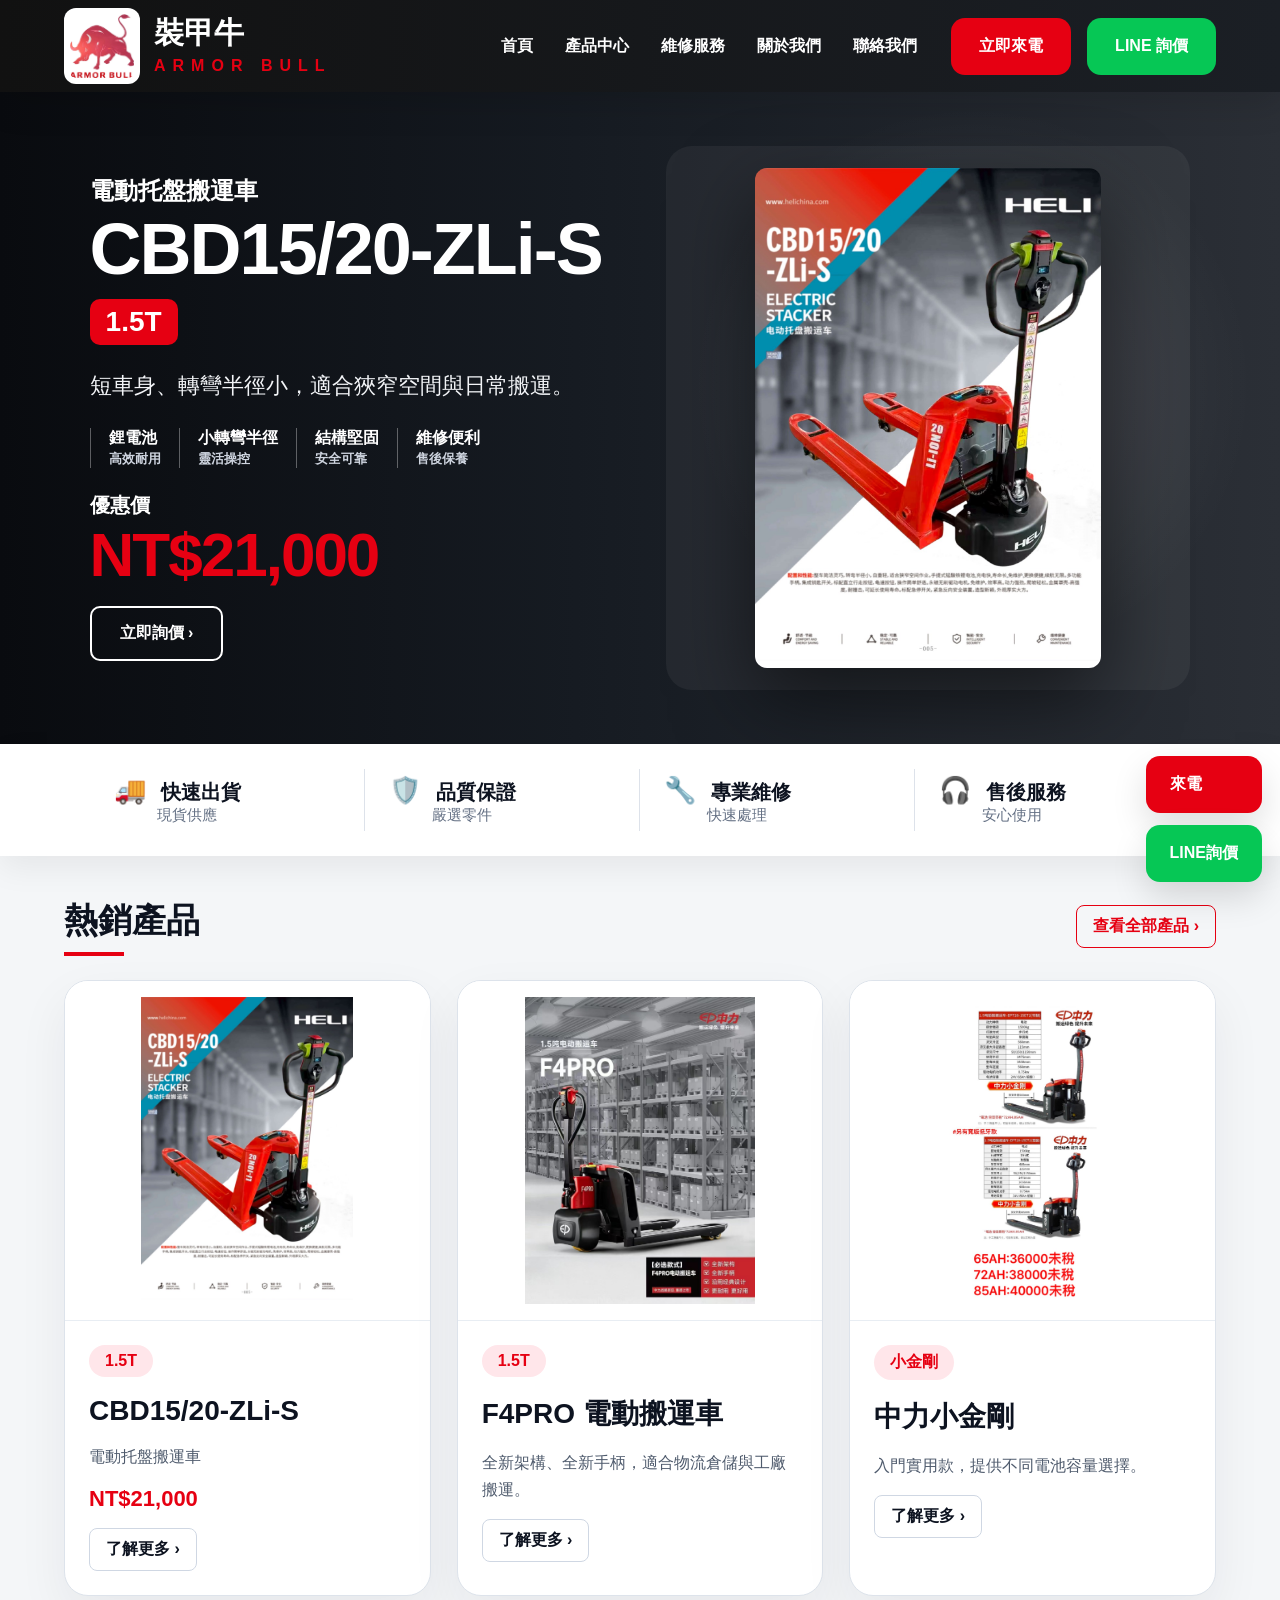
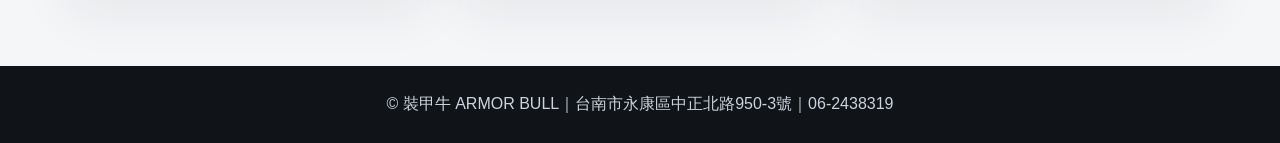
==== commit cc4f4752: "Add files via upload" ====
--- a/index.html
+++ b/index.html
@@ -1 +1,77 @@
-<!doctype html><html lang="zh-Hant"><head><meta charset="utf-8"><meta name="viewport" content="width=device-width,initial-scale=1"><title>裝甲牛 ARMOR BULL｜專業電動搬運設備</title><meta name="description" content="裝甲牛專營電動油壓拖板車、電動搬運車、售後維修與保養服務。"><link rel="stylesheet" href="css/style.css"></head><body><header class="site-header"><nav class="nav"><a class="brand" href="index.html"><img class="brand-logo" src="images/logo.jpg" alt="ARMOR BULL 裝甲牛 Logo"><div><div class="brand-title">裝甲牛</div><span class="brand-sub">ARMOR BULL</span></div></a><button class="mobile-toggle">☰</button><div class="menu"><a href="products.html">產品中心</a><a href="service.html">維修服務</a><a href="about.html">關於我們</a><a href="contact.html">聯絡我們</a><a class="btn btn-red" href="tel:062438319">立即來電</a><a class="btn btn-green" href="contact.html#line">LINE 詢價</a></div></nav></header><main><section class="hero"><div class="hero-inner"><div><div class="eyebrow">ARMOR BULL MATERIAL HANDLING</div><h1>專業電動搬運設備<br><span>裝甲牛</span> 幫你扛</h1><p>從電動拖板車銷售、維修保養到零件支援，提供企業倉儲、物流、工廠更完整的搬運設備解決方案。</p><div class="hero-actions"><a class="btn btn-red" href="products.html">查看產品</a><a class="btn btn-outline" href="contact.html">立即詢價</a></div><div class="hero-stats"><div class="stat"><strong>1.5T</strong><small>輕巧搬運</small></div><div class="stat"><strong>2T</strong><small>重載選擇</small></div><div class="stat"><strong>LINE</strong><small>快速詢價</small></div><div class="stat"><strong>台南</strong><small>在地服務</small></div></div></div><div class="hero-card"><img src="images/f4pro-main.jpg" alt="F4PRO 電動搬運車"></div></div></section><section class="section"><div class="section-head"><div><h2>熱門產品</h2><p class="lead">圖片全部使用你提供的正式素材，完整顯示、不裁切。</p></div><a class="btn btn-red" href="products.html">全部產品</a></div><div class="grid"><article class="card"><div class="product-img-wrap"><img src="images/f4pro-main.jpg" alt="F4PRO 電動搬運車"></div><div class="card-body"><span class="tag">1.5噸</span><h3>F4PRO 電動搬運車</h3><p>全新架構、全新手柄，適合物流倉儲與工廠搬運。</p><div class="specs"><div><small>轉彎半徑</small>1360mm</div><div><small>特色</small>雙電池倉</div></div></div></article><article class="card"><div class="product-img-wrap"><img src="images/heli-main.jpg" alt="CBD15/20-ZLi-S 電動托盤搬運車"></div><div class="card-body"><span class="tag">1.5 / 2T</span><h3>CBD15/20-ZLi-S</h3><p>短車身、轉彎半徑小，適合狹窄空間與日常搬運。</p><div class="specs"><div><small>載重</small>1500/2000kg</div><div><small>電池</small>48V</div></div></div></article><article class="card"><div class="product-img-wrap"><img src="images/xiaojingang.jpg" alt="中力小金剛"></div><div class="card-body"><span class="tag">小金剛</span><h3>中力小金剛</h3><p>入門實用款，提供不同電池容量選擇。</p><div class="specs"><div><small>載重</small>1500kg</div><div><small>貨叉外寬</small>560/685mm</div></div></div></article></div></section><section class="section"><div class="banner"><div><h2>買設備，也要有售後</h2><p class="lead">裝甲牛提供電動拖板車維修、保養、檢測與零件支援，協助你降低停機時間。</p><a class="btn btn-red" href="service.html">查看維修服務</a></div><img src="images/f4pro-detail.jpg" alt="F4PRO 產品特色"></div></section><section class="section"><div class="section-head"><div><h2>產品細節</h2><p class="lead">規格圖、特色圖完整保留比例呈現，不會切掉文字或產品。</p></div></div><div class="gallery"><figure><img src="images/f4pro-detail.jpg" alt="F4PRO 產品特色"></figure><figure><img src="images/f4pro-spec.jpg" alt="F4PRO 規格表"></figure></div></section></main><div class="float-actions"><a class="btn-red" href="tel:062438319">來電</a><a class="btn-green" href="contact.html#line">LINE詢價</a></div><footer>裝甲牛 ARMOR BULL ｜ 06-2438319 ｜ 台南市永康區中正北路950-3號</footer><script src="js/main.js"></script></body></html>
+<!doctype html>
+<html lang="zh-Hant">
+<head>
+  <meta charset="utf-8">
+  <meta name="viewport" content="width=device-width, initial-scale=1">
+  <title>裝甲牛 ARMOR BULL｜專業電動搬運設備</title>
+  <meta name="description" content="裝甲牛專營電動油壓拖板車、電動搬運車、維修保養與售後服務。CBD15/20-ZLi-S 優惠價 NT$21,000。">
+  <link rel="stylesheet" href="css/style.css">
+</head>
+<body>
+<header class="topbar">
+  <a class="brand" href="index.html">
+    <img src="images/logo.jpg" alt="ARMOR BULL 裝甲牛 Logo">
+    <div><strong>裝甲牛</strong><span>ARMOR BULL</span></div>
+  </a>
+  <nav>
+    <a href="index.html">首頁</a>
+    <a href="products.html">產品中心</a>
+    <a href="service.html">維修服務</a>
+    <a href="about.html">關於我們</a>
+    <a href="contact.html">聯絡我們</a>
+  </nav>
+  <div class="actions"><a class="btn red" href="tel:062438319">立即來電</a><a class="btn green" href="#line">LINE 詢價</a></div>
+</header>
+
+<main>
+<section class="hero">
+  <div class="heroText">
+    <p class="eyebrow">電動托盤搬運車</p>
+    <h1>CBD15/20-ZLi-S</h1>
+    <span class="tag">1.5T</span>
+    <p class="lead">短車身、轉彎半徑小，適合狹窄空間與日常搬運。</p>
+    <div class="features">
+      <span>鋰電池<br><small>高效耐用</small></span>
+      <span>小轉彎半徑<br><small>靈活操控</small></span>
+      <span>結構堅固<br><small>安全可靠</small></span>
+      <span>維修便利<br><small>售後保養</small></span>
+    </div>
+    <div class="priceBox"><small>優惠價</small><b>NT$21,000</b></div>
+    <a class="outline" href="contact.html">立即詢價 ›</a>
+  </div>
+  <div class="heroImage">
+    <img src="images/cbd15-20-zlis.jpg" alt="CBD15/20-ZLi-S 電動托盤搬運車">
+  </div>
+</section>
+
+<section class="trust">
+  <div>🚚 <b>快速出貨</b><small>現貨供應</small></div>
+  <div>🛡️ <b>品質保證</b><small>嚴選零件</small></div>
+  <div>🔧 <b>專業維修</b><small>快速處理</small></div>
+  <div>🎧 <b>售後服務</b><small>安心使用</small></div>
+</section>
+
+<section class="section">
+  <div class="sectionTitle"><h2>熱銷產品</h2><a href="products.html">查看全部產品 ›</a></div>
+  <div class="grid">
+    <article class="card hot">
+      <div class="pic"><img src="images/cbd15-20-zlis.jpg" alt="CBD15/20-ZLi-S"></div>
+      <div class="info"><span class="tag small">1.5T</span><h3>CBD15/20-ZLi-S</h3><p>電動托盤搬運車</p><b class="price">NT$21,000</b><a href="contact.html">了解更多 ›</a></div>
+    </article>
+    <article class="card">
+      <div class="pic"><img src="images/f4pro.jpg" alt="F4PRO 電動搬運車"></div>
+      <div class="info"><span class="tag small">1.5T</span><h3>F4PRO 電動搬運車</h3><p>全新架構、全新手柄，適合物流倉儲與工廠搬運。</p><a href="products.html">了解更多 ›</a></div>
+    </article>
+    <article class="card">
+      <div class="pic"><img src="images/xiaojingang.jpg" alt="中力小金剛"></div>
+      <div class="info"><span class="tag small">小金剛</span><h3>中力小金剛</h3><p>入門實用款，提供不同電池容量選擇。</p><a href="products.html">了解更多 ›</a></div>
+    </article>
+  </div>
+</section>
+</main>
+
+<div class="float"><a class="red" href="tel:062438319">來電</a><a class="green" href="#line">LINE詢價</a></div>
+<footer>© 裝甲牛 ARMOR BULL｜台南市永康區中正北路950-3號｜06-2438319</footer>
+<script src="js/main.js"></script>
+</body>
+</html>
--- a/css/style.css
+++ b/css/style.css
@@ -1 +1 @@
-:root{--red:#e30613;--dark:#111318;--text:#20242b;--muted:#687080;--bg:#f6f7f9;--card:#fff;--line:#e7e9ee}*{box-sizing:border-box}html{scroll-behavior:smooth}body{margin:0;font-family:"Noto Sans TC","Microsoft JhengHei",Arial,sans-serif;color:var(--text);background:var(--bg);line-height:1.65}a{text-decoration:none;color:inherit}img{max-width:100%;display:block}.site-header{position:sticky;top:0;z-index:50;background:rgba(17,19,24,.96);backdrop-filter:blur(12px);box-shadow:0 8px 30px rgba(0,0,0,.18)}.nav{max-width:1180px;margin:auto;padding:14px 20px;display:flex;align-items:center;gap:28px}.brand{display:flex;align-items:center;gap:14px;min-width:260px}.brand-logo{width:94px;height:70px;object-fit:contain;background:#fff;border-radius:10px;padding:4px}.brand-title{color:white;font-size:28px;font-weight:900;line-height:1}.brand-sub{display:block;color:var(--red);font-size:13px;letter-spacing:6px;margin-top:9px}.menu{margin-left:auto;display:flex;align-items:center;gap:26px;color:#fff;font-weight:800}.menu a:hover{color:#ff404b}.btn{display:inline-flex;align-items:center;justify-content:center;border-radius:14px;padding:13px 22px;font-weight:900;border:0;cursor:pointer}.btn-red{background:var(--red);color:#fff;box-shadow:0 12px 28px rgba(227,6,19,.28)}.btn-outline{border:2px solid #fff;color:#fff}.btn-green{background:#05c45a;color:#fff}.hero{background:radial-gradient(circle at 78% 15%,rgba(227,6,19,.22),transparent 34%),linear-gradient(135deg,#111318,#050609 70%);color:white;overflow:hidden}.hero-inner{max-width:1180px;margin:auto;padding:72px 20px 58px;display:grid;grid-template-columns:1.05fr .95fr;gap:36px;align-items:center}.eyebrow{color:#ff4a54;font-weight:900;letter-spacing:4px}.hero h1{font-size:clamp(42px,6vw,78px);line-height:1.05;margin:14px 0 20px;font-weight:1000}.hero h1 span{color:#ff2835}.hero p{font-size:20px;color:#eef1f5;max-width:620px}.hero-actions{display:flex;gap:14px;margin:32px 0}.hero-stats{display:grid;grid-template-columns:repeat(4,1fr);gap:12px;margin-top:34px}.stat{background:rgba(255,255,255,.08);border:1px solid rgba(255,255,255,.12);border-radius:18px;padding:18px}.stat strong{font-size:24px;color:#fff}.stat small{display:block;color:#c8ced8}.hero-card{background:#fff;border-radius:28px;padding:20px;box-shadow:0 28px 80px rgba(0,0,0,.38)}.hero-card img{width:100%;height:auto;max-height:620px;object-fit:contain;border-radius:20px;background:#fff}.section{max-width:1180px;margin:auto;padding:72px 20px}.section-head{display:flex;align-items:end;justify-content:space-between;gap:18px;margin-bottom:26px}.section h2{font-size:38px;margin:0;font-weight:1000}.section .lead{color:var(--muted);max-width:620px}.grid{display:grid;grid-template-columns:repeat(3,1fr);gap:24px}.card{background:var(--card);border:1px solid var(--line);border-radius:24px;overflow:hidden;box-shadow:0 14px 40px rgba(20,24,30,.06)}.product-img-wrap{height:360px;background:#fff;display:flex;align-items:center;justify-content:center;padding:16px;border-bottom:1px solid var(--line)}.product-img-wrap img{width:100%;height:100%;object-fit:contain}.card-body{padding:24px}.tag{display:inline-flex;background:#ffe6e8;color:var(--red);font-weight:900;padding:6px 12px;border-radius:99px;margin-bottom:12px}.card h3{font-size:26px;margin:0 0 10px}.card p{color:#555e6d;margin:0 0 18px}.specs{display:grid;grid-template-columns:1fr 1fr;gap:10px}.specs div{background:#f5f6f8;border-radius:12px;padding:10px 12px;font-weight:800}.specs small{display:block;color:var(--muted);font-weight:700}.banner{background:#171a20;color:white;border-radius:30px;padding:36px;display:grid;grid-template-columns:1fr 360px;gap:24px;align-items:center}.banner img{width:100%;max-height:360px;object-fit:contain;background:white;border-radius:20px;padding:8px}.service-grid{display:grid;grid-template-columns:repeat(4,1fr);gap:16px}.service-item{background:#fff;border:1px solid var(--line);border-radius:20px;padding:24px}.service-item b{font-size:20px}.gallery{display:grid;grid-template-columns:repeat(2,1fr);gap:20px}.gallery figure{margin:0;background:#fff;border-radius:22px;border:1px solid var(--line);padding:14px}.gallery img{width:100%;height:auto;object-fit:contain;border-radius:16px}.contact-box{display:grid;grid-template-columns:1fr 360px;gap:28px;align-items:start}.contact-panel,.qr-panel{background:#fff;border:1px solid var(--line);border-radius:24px;padding:28px}.qr-panel img{width:100%;height:auto;object-fit:contain}.float-actions{position:fixed;right:18px;bottom:22px;z-index:60;display:flex;flex-direction:column;gap:10px}.float-actions a{border-radius:16px;padding:14px 18px;color:#fff;font-weight:900;box-shadow:0 12px 30px rgba(0,0,0,.18)}footer{background:#0d0f13;color:#cfd4dc;padding:30px 20px;text-align:center}.page-hero{background:#12151b;color:#fff;padding:60px 20px}.page-hero .inner{max-width:1180px;margin:auto}.page-hero h1{font-size:52px;margin:0 0 10px}.table-wrap{overflow:auto;background:white;border-radius:20px;border:1px solid var(--line)}table{width:100%;border-collapse:collapse;min-width:680px}th,td{padding:14px 16px;border-bottom:1px solid var(--line);text-align:left}th{background:#f1f2f5}.mobile-toggle{display:none;color:white;font-size:28px;margin-left:auto}@media(max-width:920px){.nav{flex-wrap:wrap}.mobile-toggle{display:block}.menu{display:none;width:100%;flex-direction:column;align-items:flex-start;margin-left:0;padding:12px 0}.menu.open{display:flex}.hero-inner,.grid,.banner,.contact-box{grid-template-columns:1fr}.hero-stats{grid-template-columns:repeat(2,1fr)}.service-grid{grid-template-columns:repeat(2,1fr)}.gallery{grid-template-columns:1fr}.brand{min-width:0}.brand-logo{width:76px;height:58px}.brand-title{font-size:24px}.product-img-wrap{height:auto;min-height:260px}.hero-card img{max-height:none}.section-head{display:block}}@media(max-width:560px){.hero-inner{padding-top:42px}.hero h1{font-size:44px}.hero-actions{flex-direction:column}.hero-stats,.service-grid{grid-template-columns:1fr}.section{padding:52px 16px}.float-actions{right:10px;bottom:14px}.brand-logo{width:64px;height:50px}.brand-title{font-size:21px}.brand-sub{font-size:11px;letter-spacing:3px}.page-hero h1{font-size:38px}}
+:root{--red:#e60012;--dark:#111418;--green:#06c755;--muted:#647084}*{box-sizing:border-box}body{margin:0;font-family:"Noto Sans TC","Microsoft JhengHei",Arial,sans-serif;background:#f4f6f8;color:#0d1320}a{text-decoration:none;color:inherit}.topbar{position:sticky;top:0;z-index:10;height:92px;background:linear-gradient(90deg,#111,#1b1f25);display:flex;align-items:center;padding:12px 5%;gap:34px;box-shadow:0 12px 35px #0002}.brand{display:flex;align-items:center;gap:14px;margin-right:auto}.brand img{width:76px;height:76px;object-fit:contain;background:#fff;border-radius:12px;padding:6px}.brand strong{display:block;color:white;font-size:30px;line-height:1}.brand span{display:block;color:var(--red);letter-spacing:7px;font-weight:800;margin-top:9px}nav{display:flex;gap:32px;color:white;font-weight:800}.actions{display:flex;gap:16px}.btn{color:#fff;font-weight:900;border-radius:14px;padding:18px 28px}.btn.red,.float .red{background:var(--red)}.btn.green,.float .green{background:var(--green)}.hero{min-height:560px;background:radial-gradient(circle at 76% 45%,#ffffff1a,transparent 27%),linear-gradient(90deg,#090b0f 0%,#161b22 45%,#2b2f36 100%);display:grid;grid-template-columns:1.02fr .98fr;gap:30px;padding:54px 7%;align-items:center;overflow:hidden}.heroText{color:white}.eyebrow{font-size:24px;font-weight:900;margin:0 0 8px}.hero h1{font-size:72px;line-height:.95;margin:0 0 16px;letter-spacing:-2px}.tag{display:inline-block;background:var(--red);color:white;border-radius:10px;padding:7px 16px;font-size:28px;font-weight:900}.tag.small{font-size:16px;background:#ffe6ea;color:var(--red);border-radius:999px}.lead{font-size:22px;line-height:1.7;color:#f2f4f7}.features{display:flex;gap:18px;flex-wrap:wrap;margin:24px 0}.features span{border-left:1px solid #ffffff55;padding-left:18px;font-weight:900}.features small{color:#ced4df}.priceBox small{display:block;font-size:20px;font-weight:900;color:#fff}.priceBox b{display:block;font-size:62px;color:var(--red);letter-spacing:-2px}.outline{display:inline-block;border:2px solid #fff;color:white;border-radius:10px;padding:15px 28px;font-weight:900;margin-top:16px}.heroImage{background:#ffffff0d;border-radius:26px;padding:22px;display:flex;align-items:center;justify-content:center;min-height:420px}.heroImage img{max-width:100%;max-height:500px;width:auto;height:auto;object-fit:contain;border-radius:12px;box-shadow:0 30px 80px #0008}.trust{display:grid;grid-template-columns:repeat(4,1fr);background:white;padding:25px 7%;box-shadow:0 12px 30px #00000010}.trust div{font-size:26px;border-right:1px solid #dde2ea;padding:6px 24px}.trust div:last-child{border-right:0}.trust b{font-size:20px;margin-left:8px}.trust small{display:block;color:var(--muted);font-size:15px;margin-left:43px}.section{padding:42px 5% 70px}.sectionTitle{display:flex;justify-content:space-between;align-items:center;margin-bottom:24px}.sectionTitle h2{font-size:34px;margin:0}.sectionTitle h2:after{content:"";display:block;width:60px;height:4px;background:var(--red);margin-top:8px}.sectionTitle a{border:1px solid var(--red);color:var(--red);padding:10px 16px;border-radius:8px;font-weight:900}.grid{display:grid;grid-template-columns:repeat(3,1fr);gap:26px}.card{background:#fff;border:1px solid #dde3eb;border-radius:24px;overflow:hidden;box-shadow:0 20px 50px #18203310}.pic{height:340px;background:#fff;display:flex;align-items:center;justify-content:center;padding:16px;border-bottom:1px solid #e8edf3}.pic img{max-width:100%;max-height:100%;width:auto;height:auto;object-fit:contain}.info{padding:24px}.info h3{font-size:28px;margin:18px 0 10px}.info p{color:#4f5b6d;line-height:1.7}.price{display:block;color:var(--red);font-size:22px;margin:10px 0 16px}.info a{display:inline-block;border:1px solid #cfd7e3;border-radius:8px;padding:10px 16px;font-weight:800}.float{position:fixed;right:18px;bottom:18px;z-index:20;display:flex;flex-direction:column;gap:12px}.float a{color:white;font-weight:900;padding:18px 24px;border-radius:14px;box-shadow:0 15px 35px #0002}footer{text-align:center;padding:28px;background:#101318;color:#cbd3df}@media(max-width:980px){.topbar{height:auto;flex-wrap:wrap}.actions{margin-left:auto}nav{order:3;width:100%;overflow:auto}.hero{grid-template-columns:1fr;padding:36px 5%}.hero h1{font-size:46px}.priceBox b{font-size:42px}.trust,.grid{grid-template-columns:1fr}.trust div{border-right:0;border-bottom:1px solid #dde2ea}.pic{height:280px}.brand strong{font-size:24px}.brand img{width:64px;height:64px}}
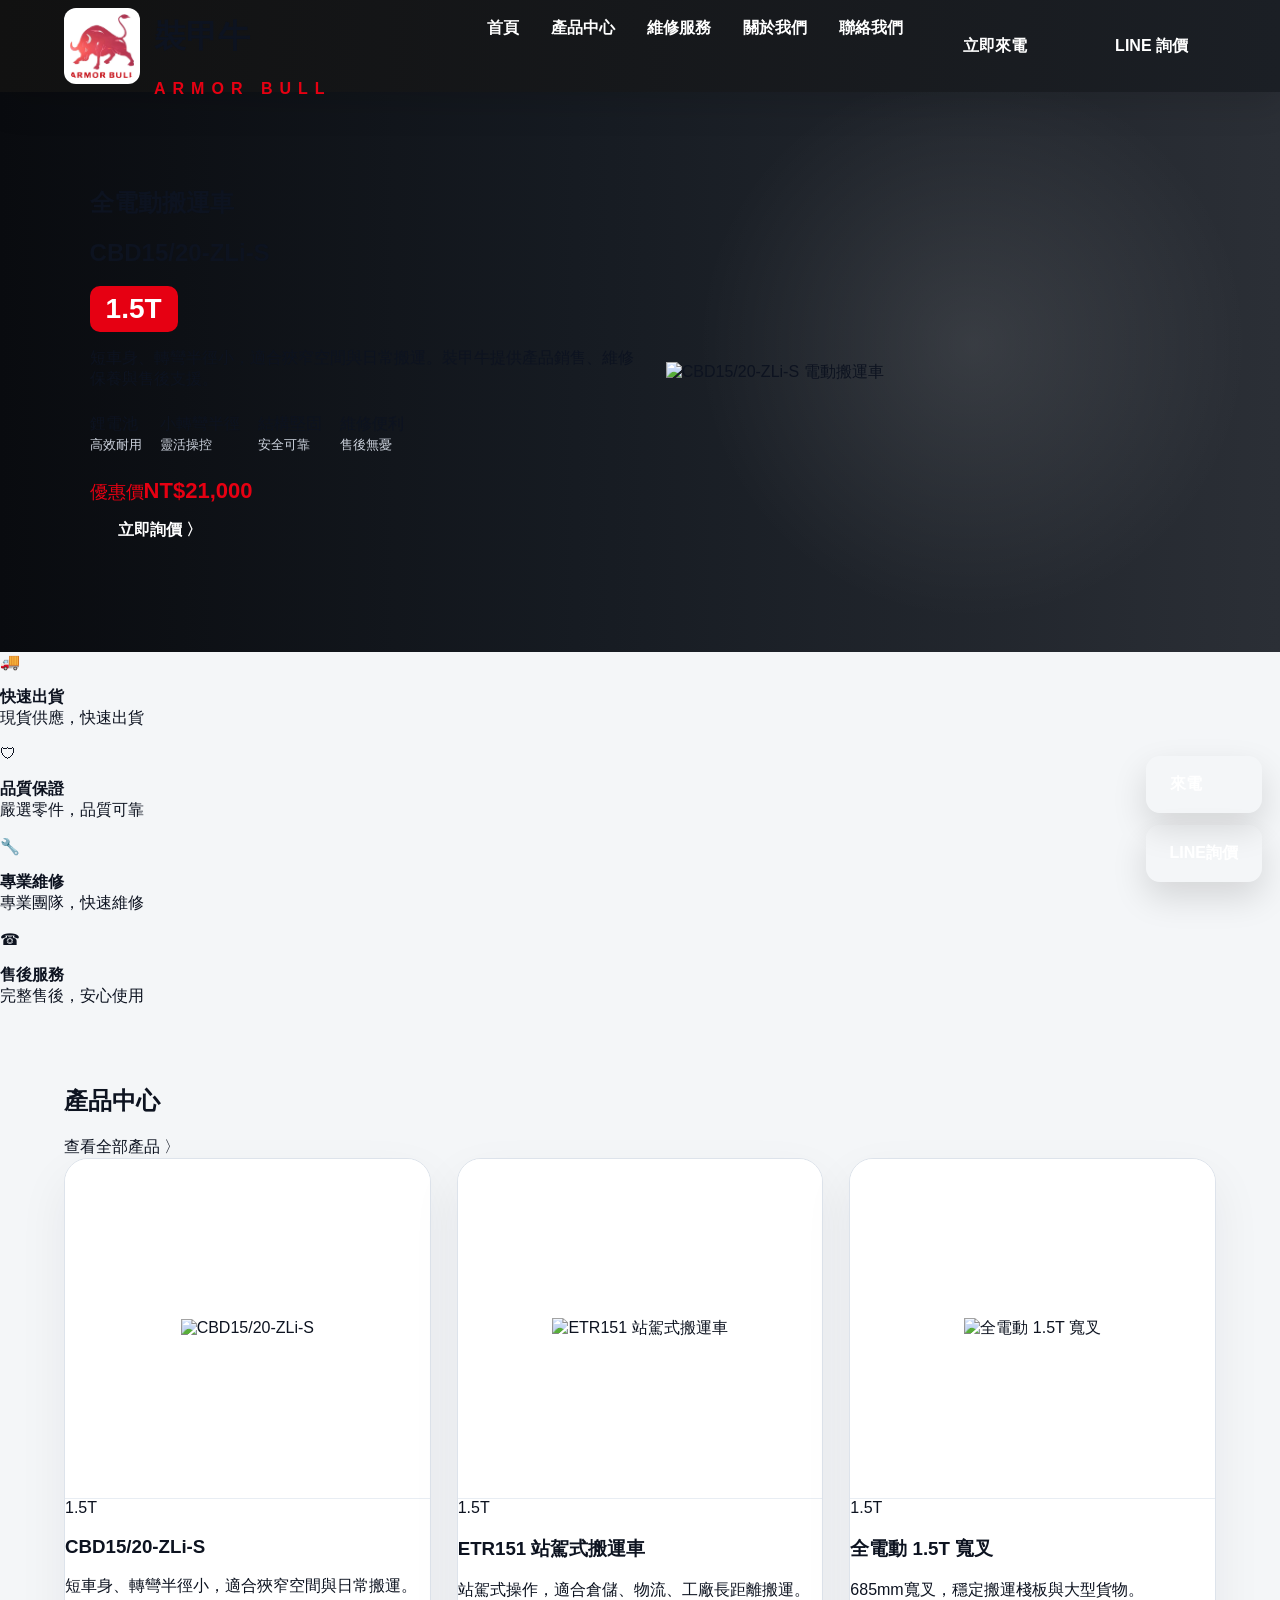
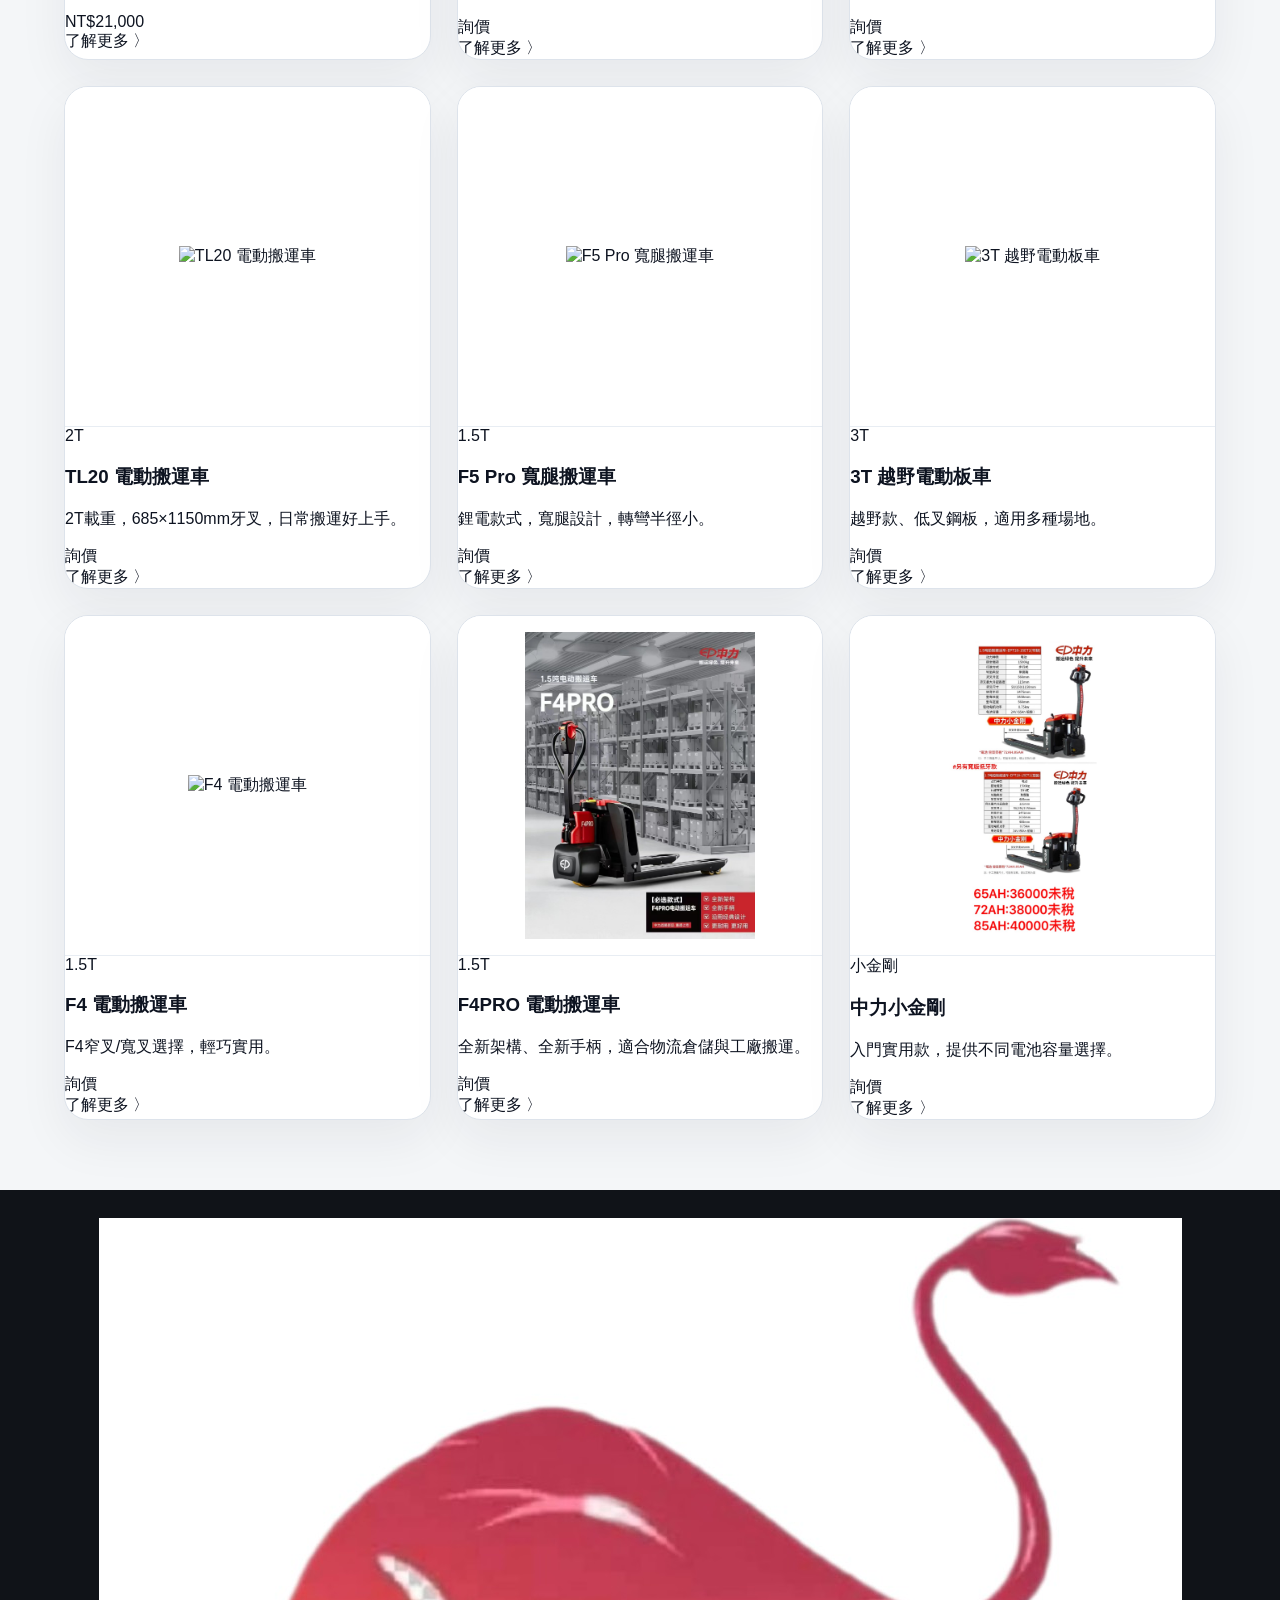
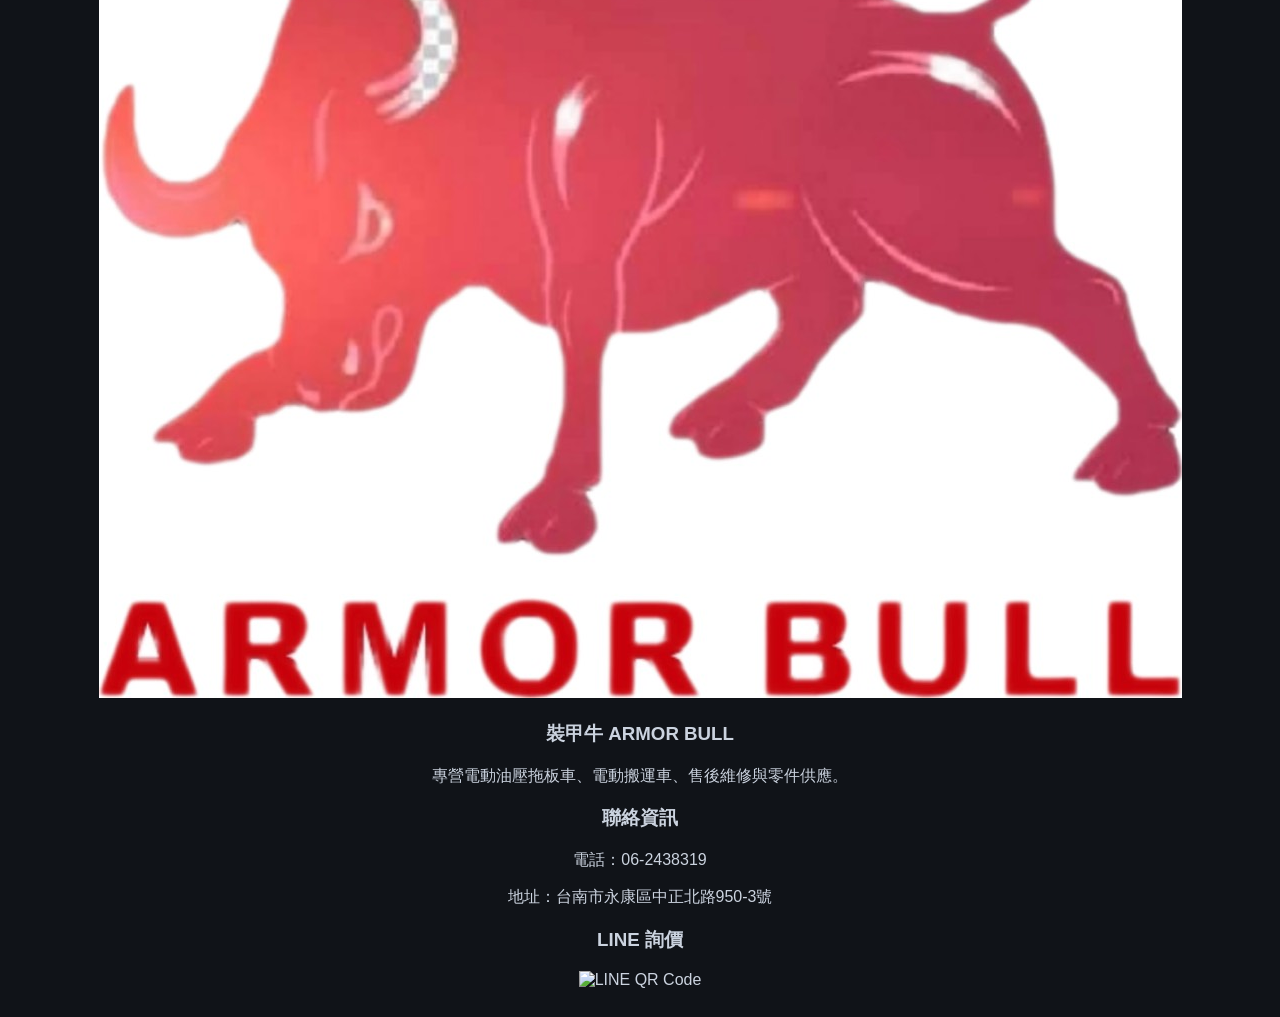
==== commit 07fec429: "Add files via upload" ====
--- a/index.html
+++ b/index.html
@@ -1,77 +1,9 @@
-<!doctype html>
-<html lang="zh-Hant">
-<head>
-  <meta charset="utf-8">
-  <meta name="viewport" content="width=device-width, initial-scale=1">
-  <title>裝甲牛 ARMOR BULL｜專業電動搬運設備</title>
-  <meta name="description" content="裝甲牛專營電動油壓拖板車、電動搬運車、維修保養與售後服務。CBD15/20-ZLi-S 優惠價 NT$21,000。">
-  <link rel="stylesheet" href="css/style.css">
-</head>
-<body>
-<header class="topbar">
-  <a class="brand" href="index.html">
-    <img src="images/logo.jpg" alt="ARMOR BULL 裝甲牛 Logo">
-    <div><strong>裝甲牛</strong><span>ARMOR BULL</span></div>
-  </a>
-  <nav>
-    <a href="index.html">首頁</a>
-    <a href="products.html">產品中心</a>
-    <a href="service.html">維修服務</a>
-    <a href="about.html">關於我們</a>
-    <a href="contact.html">聯絡我們</a>
-  </nav>
-  <div class="actions"><a class="btn red" href="tel:062438319">立即來電</a><a class="btn green" href="#line">LINE 詢價</a></div>
-</header>
-
-<main>
-<section class="hero">
-  <div class="heroText">
-    <p class="eyebrow">電動托盤搬運車</p>
-    <h1>CBD15/20-ZLi-S</h1>
-    <span class="tag">1.5T</span>
-    <p class="lead">短車身、轉彎半徑小，適合狹窄空間與日常搬運。</p>
-    <div class="features">
-      <span>鋰電池<br><small>高效耐用</small></span>
-      <span>小轉彎半徑<br><small>靈活操控</small></span>
-      <span>結構堅固<br><small>安全可靠</small></span>
-      <span>維修便利<br><small>售後保養</small></span>
-    </div>
-    <div class="priceBox"><small>優惠價</small><b>NT$21,000</b></div>
-    <a class="outline" href="contact.html">立即詢價 ›</a>
-  </div>
-  <div class="heroImage">
-    <img src="images/cbd15-20-zlis.jpg" alt="CBD15/20-ZLi-S 電動托盤搬運車">
-  </div>
-</section>
-
-<section class="trust">
-  <div>🚚 <b>快速出貨</b><small>現貨供應</small></div>
-  <div>🛡️ <b>品質保證</b><small>嚴選零件</small></div>
-  <div>🔧 <b>專業維修</b><small>快速處理</small></div>
-  <div>🎧 <b>售後服務</b><small>安心使用</small></div>
-</section>
-
-<section class="section">
-  <div class="sectionTitle"><h2>熱銷產品</h2><a href="products.html">查看全部產品 ›</a></div>
-  <div class="grid">
-    <article class="card hot">
-      <div class="pic"><img src="images/cbd15-20-zlis.jpg" alt="CBD15/20-ZLi-S"></div>
-      <div class="info"><span class="tag small">1.5T</span><h3>CBD15/20-ZLi-S</h3><p>電動托盤搬運車</p><b class="price">NT$21,000</b><a href="contact.html">了解更多 ›</a></div>
-    </article>
-    <article class="card">
-      <div class="pic"><img src="images/f4pro.jpg" alt="F4PRO 電動搬運車"></div>
-      <div class="info"><span class="tag small">1.5T</span><h3>F4PRO 電動搬運車</h3><p>全新架構、全新手柄，適合物流倉儲與工廠搬運。</p><a href="products.html">了解更多 ›</a></div>
-    </article>
-    <article class="card">
-      <div class="pic"><img src="images/xiaojingang.jpg" alt="中力小金剛"></div>
-      <div class="info"><span class="tag small">小金剛</span><h3>中力小金剛</h3><p>入門實用款，提供不同電池容量選擇。</p><a href="products.html">了解更多 ›</a></div>
-    </article>
-  </div>
-</section>
-</main>
-
-<div class="float"><a class="red" href="tel:062438319">來電</a><a class="green" href="#line">LINE詢價</a></div>
-<footer>© 裝甲牛 ARMOR BULL｜台南市永康區中正北路950-3號｜06-2438319</footer>
-<script src="js/main.js"></script>
-</body>
-</html>
+<!doctype html><html lang="zh-Hant"><head><meta charset="utf-8"><meta name="viewport" content="width=device-width,initial-scale=1"><title>裝甲牛 ARMOR BULL｜專業電動搬運設備</title><meta name="description" content="裝甲牛 ARMOR BULL，專營電動拖板車、電動搬運車與維修服務。"><link rel="stylesheet" href="css/style.css"></head><body><header class="topbar"><a class="brand" href="index.html"><img src="images/logo.jpg" alt="ARMOR BULL 裝甲牛 Logo"><div><h1>裝甲牛</h1><span>ARMOR BULL</span></div></a><nav class="nav"><a href="index.html">首頁</a><a href="products.html">產品中心</a><a href="service.html">維修服務</a><a href="about.html">關於我們</a><a href="contact.html">聯絡我們</a><a class="btn btn-red" href="tel:062438319">立即來電</a><a class="btn btn-green" href="contact.html#line">LINE 詢價</a></nav></header><section class="hero"><div><div class="eyebrow">全電動搬運車</div><h2>CBD15/20-ZLi-S</h2><span class="tag">1.5T</span><p>短車身、轉彎半徑小，適合狹窄空間與日常搬運。裝甲牛提供產品銷售、維修保養與售後支援。</p><div class="features"><div>鋰電池<br><small>高效耐用</small></div><div>小轉彎半徑<br><small>靈活操控</small></div><div>結構堅固<br><small>安全可靠</small></div><div>維修便利<br><small>售後無憂</small></div></div><div class="price"><small>優惠價</small><strong>NT$21,000</strong></div><p><a class="btn btn-outline" href="contact.html">立即詢價 〉</a></p></div><div class="hero-img"><img src="images/cbd.jpg" alt="CBD15/20-ZLi-S 電動搬運車"></div></section><section class="service-strip"><div><span class="icon">🚚</span><p><b class="strip-title">快速出貨</b><br><span class="muted">現貨供應，快速出貨</span></p></div><div><span class="icon">🛡</span><p><b class="strip-title">品質保證</b><br><span class="muted">嚴選零件，品質可靠</span></p></div><div><span class="icon">🔧</span><p><b class="strip-title">專業維修</b><br><span class="muted">專業團隊，快速維修</span></p></div><div><span class="icon">☎</span><p><b class="strip-title">售後服務</b><br><span class="muted">完整售後，安心使用</span></p></div></section><section class="section" id="products"><div class="section-head"><h2>產品中心</h2><a class="mini-btn" href="products.html">查看全部產品 〉</a></div><div class="grid"><article class="card"><div class="pic"><img src="images/cbd.jpg" alt="CBD15/20-ZLi-S"></div><div class="card-body"><span class="badge">1.5T</span><h3>CBD15/20-ZLi-S</h3><p>短車身、轉彎半徑小，適合狹窄空間與日常搬運。</p><div class="money">NT$21,000</div><a class="mini-btn" href="products.html#cbd">了解更多 〉</a></div></article>
+<article class="card"><div class="pic"><img src="images/etr151.jpg" alt="ETR151 站駕式搬運車"></div><div class="card-body"><span class="badge">1.5T</span><h3>ETR151 站駕式搬運車</h3><p>站駕式操作，適合倉儲、物流、工廠長距離搬運。</p><div class="money">詢價</div><a class="mini-btn" href="products.html#etr151">了解更多 〉</a></div></article>
+<article class="card"><div class="pic"><img src="images/white-15.jpg" alt="全電動 1.5T 寬叉"></div><div class="card-body"><span class="badge">1.5T</span><h3>全電動 1.5T 寬叉</h3><p>685mm寬叉，穩定搬運棧板與大型貨物。</p><div class="money">詢價</div><a class="mini-btn" href="products.html#white-15">了解更多 〉</a></div></article>
+<article class="card"><div class="pic"><img src="images/tl20.jpg" alt="TL20 電動搬運車"></div><div class="card-body"><span class="badge">2T</span><h3>TL20 電動搬運車</h3><p>2T載重，685×1150mm牙叉，日常搬運好上手。</p><div class="money">詢價</div><a class="mini-btn" href="products.html#tl20">了解更多 〉</a></div></article>
+<article class="card"><div class="pic"><img src="images/f5pro.jpg" alt="F5 Pro 寬腿搬運車"></div><div class="card-body"><span class="badge">1.5T</span><h3>F5 Pro 寬腿搬運車</h3><p>鋰電款式，寬腿設計，轉彎半徑小。</p><div class="money">詢價</div><a class="mini-btn" href="products.html#f5pro">了解更多 〉</a></div></article>
+<article class="card"><div class="pic"><img src="images/terrain3t.jpg" alt="3T 越野電動板車"></div><div class="card-body"><span class="badge">3T</span><h3>3T 越野電動板車</h3><p>越野款、低叉鋼板，適用多種場地。</p><div class="money">詢價</div><a class="mini-btn" href="products.html#terrain3t">了解更多 〉</a></div></article>
+<article class="card"><div class="pic"><img src="images/f4.jpg" alt="F4 電動搬運車"></div><div class="card-body"><span class="badge">1.5T</span><h3>F4 電動搬運車</h3><p>F4窄叉/寬叉選擇，輕巧實用。</p><div class="money">詢價</div><a class="mini-btn" href="products.html#f4">了解更多 〉</a></div></article>
+<article class="card"><div class="pic"><img src="images/f4pro.jpg" alt="F4PRO 電動搬運車"></div><div class="card-body"><span class="badge">1.5T</span><h3>F4PRO 電動搬運車</h3><p>全新架構、全新手柄，適合物流倉儲與工廠搬運。</p><div class="money">詢價</div><a class="mini-btn" href="products.html#f4pro">了解更多 〉</a></div></article>
+<article class="card"><div class="pic"><img src="images/xiaojingang.jpg" alt="中力小金剛"></div><div class="card-body"><span class="badge">小金剛</span><h3>中力小金剛</h3><p>入門實用款，提供不同電池容量選擇。</p><div class="money">詢價</div><a class="mini-btn" href="products.html#xiaojingang">了解更多 〉</a></div></article></div></section><div class="float"><a class="btn-red" href="tel:062438319">來電</a><a class="btn-green" href="contact.html#line">LINE詢價</a></div><footer class="footer"><div><img src="images/logo.jpg" alt="裝甲牛"><h3>裝甲牛 ARMOR BULL</h3><p class="muted">專營電動油壓拖板車、電動搬運車、售後維修與零件供應。</p></div><div><h3>聯絡資訊</h3><p>電話：06-2438319</p><p>地址：台南市永康區中正北路950-3號</p></div><div id="line"><h3>LINE 詢價</h3><img class="qr" src="images/lineqr.jpg" alt="LINE QR Code"></div></footer><script src="js/main.js"></script></body></html>
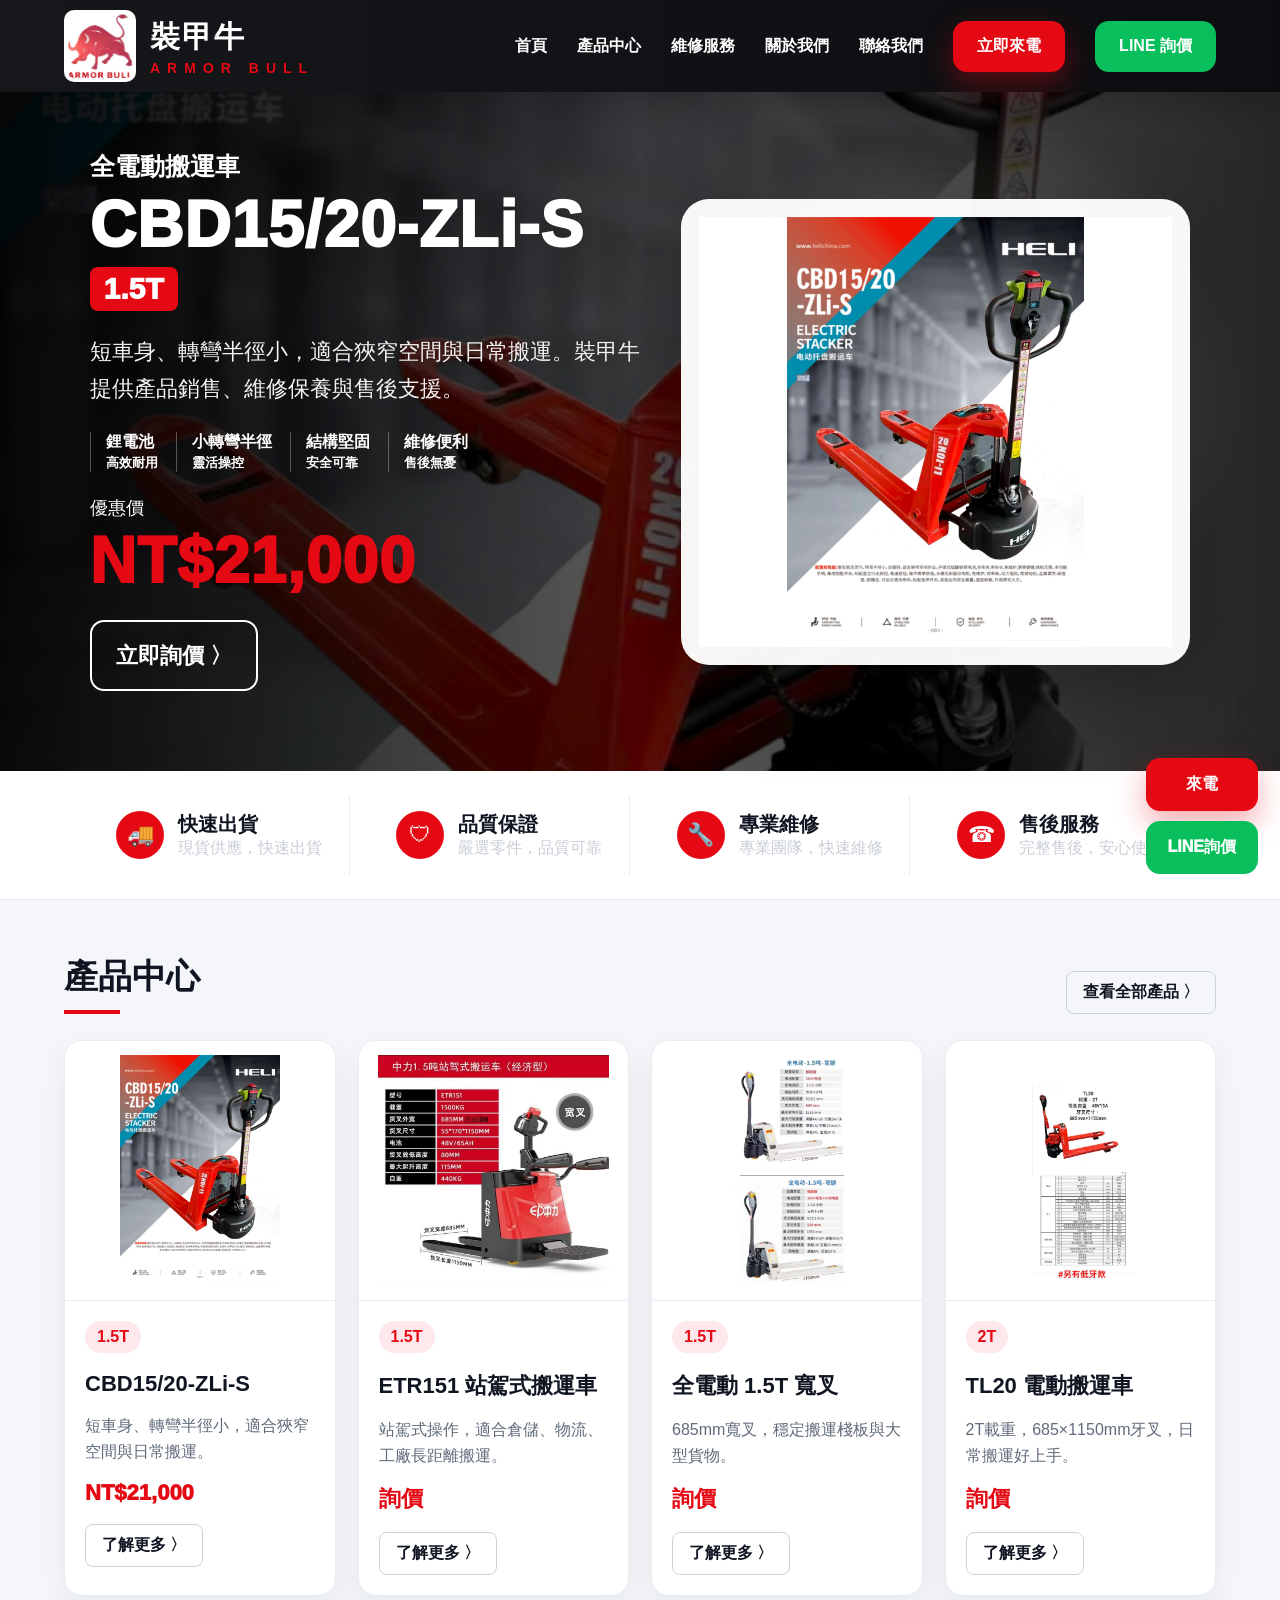
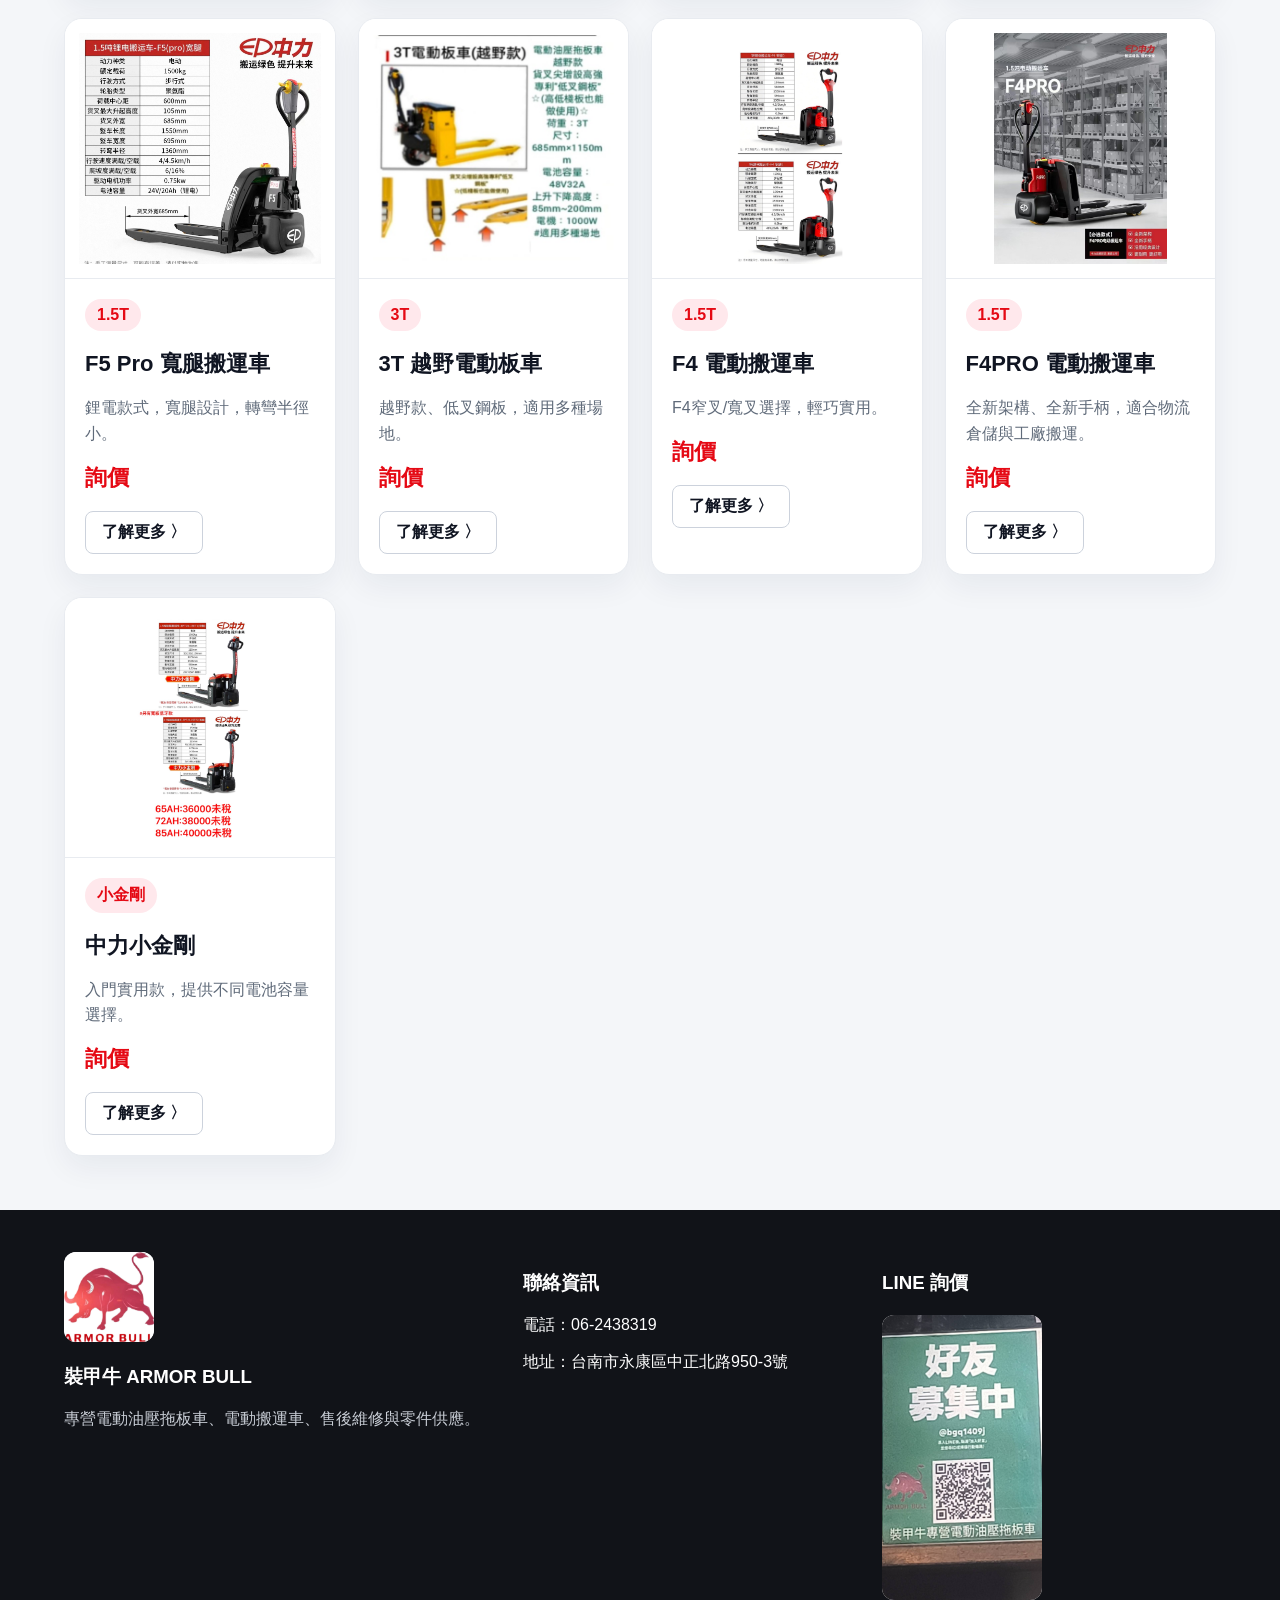
==== commit 5940fc88: "Add files via upload" ====
--- a/index.html
+++ b/index.html
@@ -1,9 +1,9 @@
-<!doctype html><html lang="zh-Hant"><head><meta charset="utf-8"><meta name="viewport" content="width=device-width,initial-scale=1"><title>裝甲牛 ARMOR BULL｜專業電動搬運設備</title><meta name="description" content="裝甲牛 ARMOR BULL，專營電動拖板車、電動搬運車與維修服務。"><link rel="stylesheet" href="css/style.css"></head><body><header class="topbar"><a class="brand" href="index.html"><img src="images/logo.jpg" alt="ARMOR BULL 裝甲牛 Logo"><div><h1>裝甲牛</h1><span>ARMOR BULL</span></div></a><nav class="nav"><a href="index.html">首頁</a><a href="products.html">產品中心</a><a href="service.html">維修服務</a><a href="about.html">關於我們</a><a href="contact.html">聯絡我們</a><a class="btn btn-red" href="tel:062438319">立即來電</a><a class="btn btn-green" href="contact.html#line">LINE 詢價</a></nav></header><section class="hero"><div><div class="eyebrow">全電動搬運車</div><h2>CBD15/20-ZLi-S</h2><span class="tag">1.5T</span><p>短車身、轉彎半徑小，適合狹窄空間與日常搬運。裝甲牛提供產品銷售、維修保養與售後支援。</p><div class="features"><div>鋰電池<br><small>高效耐用</small></div><div>小轉彎半徑<br><small>靈活操控</small></div><div>結構堅固<br><small>安全可靠</small></div><div>維修便利<br><small>售後無憂</small></div></div><div class="price"><small>優惠價</small><strong>NT$21,000</strong></div><p><a class="btn btn-outline" href="contact.html">立即詢價 〉</a></p></div><div class="hero-img"><img src="images/cbd.jpg" alt="CBD15/20-ZLi-S 電動搬運車"></div></section><section class="service-strip"><div><span class="icon">🚚</span><p><b class="strip-title">快速出貨</b><br><span class="muted">現貨供應，快速出貨</span></p></div><div><span class="icon">🛡</span><p><b class="strip-title">品質保證</b><br><span class="muted">嚴選零件，品質可靠</span></p></div><div><span class="icon">🔧</span><p><b class="strip-title">專業維修</b><br><span class="muted">專業團隊，快速維修</span></p></div><div><span class="icon">☎</span><p><b class="strip-title">售後服務</b><br><span class="muted">完整售後，安心使用</span></p></div></section><section class="section" id="products"><div class="section-head"><h2>產品中心</h2><a class="mini-btn" href="products.html">查看全部產品 〉</a></div><div class="grid"><article class="card"><div class="pic"><img src="images/cbd.jpg" alt="CBD15/20-ZLi-S"></div><div class="card-body"><span class="badge">1.5T</span><h3>CBD15/20-ZLi-S</h3><p>短車身、轉彎半徑小，適合狹窄空間與日常搬運。</p><div class="money">NT$21,000</div><a class="mini-btn" href="products.html#cbd">了解更多 〉</a></div></article>
-<article class="card"><div class="pic"><img src="images/etr151.jpg" alt="ETR151 站駕式搬運車"></div><div class="card-body"><span class="badge">1.5T</span><h3>ETR151 站駕式搬運車</h3><p>站駕式操作，適合倉儲、物流、工廠長距離搬運。</p><div class="money">詢價</div><a class="mini-btn" href="products.html#etr151">了解更多 〉</a></div></article>
-<article class="card"><div class="pic"><img src="images/white-15.jpg" alt="全電動 1.5T 寬叉"></div><div class="card-body"><span class="badge">1.5T</span><h3>全電動 1.5T 寬叉</h3><p>685mm寬叉，穩定搬運棧板與大型貨物。</p><div class="money">詢價</div><a class="mini-btn" href="products.html#white-15">了解更多 〉</a></div></article>
-<article class="card"><div class="pic"><img src="images/tl20.jpg" alt="TL20 電動搬運車"></div><div class="card-body"><span class="badge">2T</span><h3>TL20 電動搬運車</h3><p>2T載重，685×1150mm牙叉，日常搬運好上手。</p><div class="money">詢價</div><a class="mini-btn" href="products.html#tl20">了解更多 〉</a></div></article>
-<article class="card"><div class="pic"><img src="images/f5pro.jpg" alt="F5 Pro 寬腿搬運車"></div><div class="card-body"><span class="badge">1.5T</span><h3>F5 Pro 寬腿搬運車</h3><p>鋰電款式，寬腿設計，轉彎半徑小。</p><div class="money">詢價</div><a class="mini-btn" href="products.html#f5pro">了解更多 〉</a></div></article>
-<article class="card"><div class="pic"><img src="images/terrain3t.jpg" alt="3T 越野電動板車"></div><div class="card-body"><span class="badge">3T</span><h3>3T 越野電動板車</h3><p>越野款、低叉鋼板，適用多種場地。</p><div class="money">詢價</div><a class="mini-btn" href="products.html#terrain3t">了解更多 〉</a></div></article>
-<article class="card"><div class="pic"><img src="images/f4.jpg" alt="F4 電動搬運車"></div><div class="card-body"><span class="badge">1.5T</span><h3>F4 電動搬運車</h3><p>F4窄叉/寬叉選擇，輕巧實用。</p><div class="money">詢價</div><a class="mini-btn" href="products.html#f4">了解更多 〉</a></div></article>
-<article class="card"><div class="pic"><img src="images/f4pro.jpg" alt="F4PRO 電動搬運車"></div><div class="card-body"><span class="badge">1.5T</span><h3>F4PRO 電動搬運車</h3><p>全新架構、全新手柄，適合物流倉儲與工廠搬運。</p><div class="money">詢價</div><a class="mini-btn" href="products.html#f4pro">了解更多 〉</a></div></article>
-<article class="card"><div class="pic"><img src="images/xiaojingang.jpg" alt="中力小金剛"></div><div class="card-body"><span class="badge">小金剛</span><h3>中力小金剛</h3><p>入門實用款，提供不同電池容量選擇。</p><div class="money">詢價</div><a class="mini-btn" href="products.html#xiaojingang">了解更多 〉</a></div></article></div></section><div class="float"><a class="btn-red" href="tel:062438319">來電</a><a class="btn-green" href="contact.html#line">LINE詢價</a></div><footer class="footer"><div><img src="images/logo.jpg" alt="裝甲牛"><h3>裝甲牛 ARMOR BULL</h3><p class="muted">專營電動油壓拖板車、電動搬運車、售後維修與零件供應。</p></div><div><h3>聯絡資訊</h3><p>電話：06-2438319</p><p>地址：台南市永康區中正北路950-3號</p></div><div id="line"><h3>LINE 詢價</h3><img class="qr" src="images/lineqr.jpg" alt="LINE QR Code"></div></footer><script src="js/main.js"></script></body></html>+<!doctype html><html lang="zh-Hant"><head><meta charset="utf-8"><meta name="viewport" content="width=device-width,initial-scale=1"><title>裝甲牛 ARMOR BULL｜專業電動搬運設備</title><meta name="description" content="裝甲牛 ARMOR BULL，專營電動拖板車、電動搬運車與維修服務。"><link rel="stylesheet" href="css/style.css"></head><body><header class="topbar"><a class="brand" href="index.html"><img src="images/logo.jpg" onerror="this.onerror=null;this.src='logo.jpg'" alt="ARMOR BULL 裝甲牛 Logo"><div><h1>裝甲牛</h1><span>ARMOR BULL</span></div></a><nav class="nav"><a href="index.html">首頁</a><a href="products.html">產品中心</a><a href="service.html">維修服務</a><a href="about.html">關於我們</a><a href="contact.html">聯絡我們</a><a class="btn btn-red" href="tel:062438319">立即來電</a><a class="btn btn-green" href="contact.html#line">LINE 詢價</a></nav></header><section class="hero"><div><div class="eyebrow">全電動搬運車</div><h2>CBD15/20-ZLi-S</h2><span class="tag">1.5T</span><p>短車身、轉彎半徑小，適合狹窄空間與日常搬運。裝甲牛提供產品銷售、維修保養與售後支援。</p><div class="features"><div>鋰電池<br><small>高效耐用</small></div><div>小轉彎半徑<br><small>靈活操控</small></div><div>結構堅固<br><small>安全可靠</small></div><div>維修便利<br><small>售後無憂</small></div></div><div class="price"><small>優惠價</small><strong>NT$21,000</strong></div><p><a class="btn btn-outline" href="contact.html">立即詢價 〉</a></p></div><div class="hero-img"><img src="images/cbd.jpg" onerror="this.onerror=null;this.src='cbd.jpg'" alt="CBD15/20-ZLi-S 電動搬運車"></div></section><section class="service-strip"><div><span class="icon">🚚</span><p><b class="strip-title">快速出貨</b><br><span class="muted">現貨供應，快速出貨</span></p></div><div><span class="icon">🛡</span><p><b class="strip-title">品質保證</b><br><span class="muted">嚴選零件，品質可靠</span></p></div><div><span class="icon">🔧</span><p><b class="strip-title">專業維修</b><br><span class="muted">專業團隊，快速維修</span></p></div><div><span class="icon">☎</span><p><b class="strip-title">售後服務</b><br><span class="muted">完整售後，安心使用</span></p></div></section><section class="section" id="products"><div class="section-head"><h2>產品中心</h2><a class="mini-btn" href="products.html">查看全部產品 〉</a></div><div class="grid"><article class="card"><div class="pic"><img src="images/cbd.jpg" onerror="this.onerror=null;this.src='cbd.jpg'" alt="CBD15/20-ZLi-S"></div><div class="card-body"><span class="badge">1.5T</span><h3>CBD15/20-ZLi-S</h3><p>短車身、轉彎半徑小，適合狹窄空間與日常搬運。</p><div class="money">NT$21,000</div><a class="mini-btn" href="products.html#cbd">了解更多 〉</a></div></article>
+<article class="card"><div class="pic"><img src="images/etr151.jpg" onerror="this.onerror=null;this.src='etr151.jpg'" alt="ETR151 站駕式搬運車"></div><div class="card-body"><span class="badge">1.5T</span><h3>ETR151 站駕式搬運車</h3><p>站駕式操作，適合倉儲、物流、工廠長距離搬運。</p><div class="money">詢價</div><a class="mini-btn" href="products.html#etr151">了解更多 〉</a></div></article>
+<article class="card"><div class="pic"><img src="images/white-15.jpg" onerror="this.onerror=null;this.src='white-15.jpg'" alt="全電動 1.5T 寬叉"></div><div class="card-body"><span class="badge">1.5T</span><h3>全電動 1.5T 寬叉</h3><p>685mm寬叉，穩定搬運棧板與大型貨物。</p><div class="money">詢價</div><a class="mini-btn" href="products.html#white-15">了解更多 〉</a></div></article>
+<article class="card"><div class="pic"><img src="images/tl20.jpg" onerror="this.onerror=null;this.src='tl20.jpg'" alt="TL20 電動搬運車"></div><div class="card-body"><span class="badge">2T</span><h3>TL20 電動搬運車</h3><p>2T載重，685×1150mm牙叉，日常搬運好上手。</p><div class="money">詢價</div><a class="mini-btn" href="products.html#tl20">了解更多 〉</a></div></article>
+<article class="card"><div class="pic"><img src="images/f5pro.jpg" onerror="this.onerror=null;this.src='f5pro.jpg'" alt="F5 Pro 寬腿搬運車"></div><div class="card-body"><span class="badge">1.5T</span><h3>F5 Pro 寬腿搬運車</h3><p>鋰電款式，寬腿設計，轉彎半徑小。</p><div class="money">詢價</div><a class="mini-btn" href="products.html#f5pro">了解更多 〉</a></div></article>
+<article class="card"><div class="pic"><img src="images/terrain3t.jpg" onerror="this.onerror=null;this.src='terrain3t.jpg'" alt="3T 越野電動板車"></div><div class="card-body"><span class="badge">3T</span><h3>3T 越野電動板車</h3><p>越野款、低叉鋼板，適用多種場地。</p><div class="money">詢價</div><a class="mini-btn" href="products.html#terrain3t">了解更多 〉</a></div></article>
+<article class="card"><div class="pic"><img src="images/f4.jpg" onerror="this.onerror=null;this.src='f4.jpg'" alt="F4 電動搬運車"></div><div class="card-body"><span class="badge">1.5T</span><h3>F4 電動搬運車</h3><p>F4窄叉/寬叉選擇，輕巧實用。</p><div class="money">詢價</div><a class="mini-btn" href="products.html#f4">了解更多 〉</a></div></article>
+<article class="card"><div class="pic"><img src="images/f4pro.jpg" onerror="this.onerror=null;this.src='f4pro.jpg'" alt="F4PRO 電動搬運車"></div><div class="card-body"><span class="badge">1.5T</span><h3>F4PRO 電動搬運車</h3><p>全新架構、全新手柄，適合物流倉儲與工廠搬運。</p><div class="money">詢價</div><a class="mini-btn" href="products.html#f4pro">了解更多 〉</a></div></article>
+<article class="card"><div class="pic"><img src="images/xiaojingang.jpg" onerror="this.onerror=null;this.src='xiaojingang.jpg'" alt="中力小金剛"></div><div class="card-body"><span class="badge">小金剛</span><h3>中力小金剛</h3><p>入門實用款，提供不同電池容量選擇。</p><div class="money">詢價</div><a class="mini-btn" href="products.html#xiaojingang">了解更多 〉</a></div></article></div></section><div class="float"><a class="btn-red" href="tel:062438319">來電</a><a class="btn-green" href="contact.html#line">LINE詢價</a></div><footer class="footer"><div><img src="images/logo.jpg" onerror="this.onerror=null;this.src='logo.jpg'" alt="裝甲牛"><h3>裝甲牛 ARMOR BULL</h3><p class="muted">專營電動油壓拖板車、電動搬運車、售後維修與零件供應。</p></div><div><h3>聯絡資訊</h3><p>電話：06-2438319</p><p>地址：台南市永康區中正北路950-3號</p></div><div id="line"><h3>LINE 詢價</h3><img class="qr" src="images/lineqr.jpg" onerror="this.onerror=null;this.src='lineqr.jpg'" alt="LINE QR Code"></div></footer><script src="js/main.js"></script></body></html>
--- a/css/style.css
+++ b/css/style.css
@@ -1 +1,8 @@
-:root{--red:#e60012;--dark:#111418;--green:#06c755;--muted:#647084}*{box-sizing:border-box}body{margin:0;font-family:"Noto Sans TC","Microsoft JhengHei",Arial,sans-serif;background:#f4f6f8;color:#0d1320}a{text-decoration:none;color:inherit}.topbar{position:sticky;top:0;z-index:10;height:92px;background:linear-gradient(90deg,#111,#1b1f25);display:flex;align-items:center;padding:12px 5%;gap:34px;box-shadow:0 12px 35px #0002}.brand{display:flex;align-items:center;gap:14px;margin-right:auto}.brand img{width:76px;height:76px;object-fit:contain;background:#fff;border-radius:12px;padding:6px}.brand strong{display:block;color:white;font-size:30px;line-height:1}.brand span{display:block;color:var(--red);letter-spacing:7px;font-weight:800;margin-top:9px}nav{display:flex;gap:32px;color:white;font-weight:800}.actions{display:flex;gap:16px}.btn{color:#fff;font-weight:900;border-radius:14px;padding:18px 28px}.btn.red,.float .red{background:var(--red)}.btn.green,.float .green{background:var(--green)}.hero{min-height:560px;background:radial-gradient(circle at 76% 45%,#ffffff1a,transparent 27%),linear-gradient(90deg,#090b0f 0%,#161b22 45%,#2b2f36 100%);display:grid;grid-template-columns:1.02fr .98fr;gap:30px;padding:54px 7%;align-items:center;overflow:hidden}.heroText{color:white}.eyebrow{font-size:24px;font-weight:900;margin:0 0 8px}.hero h1{font-size:72px;line-height:.95;margin:0 0 16px;letter-spacing:-2px}.tag{display:inline-block;background:var(--red);color:white;border-radius:10px;padding:7px 16px;font-size:28px;font-weight:900}.tag.small{font-size:16px;background:#ffe6ea;color:var(--red);border-radius:999px}.lead{font-size:22px;line-height:1.7;color:#f2f4f7}.features{display:flex;gap:18px;flex-wrap:wrap;margin:24px 0}.features span{border-left:1px solid #ffffff55;padding-left:18px;font-weight:900}.features small{color:#ced4df}.priceBox small{display:block;font-size:20px;font-weight:900;color:#fff}.priceBox b{display:block;font-size:62px;color:var(--red);letter-spacing:-2px}.outline{display:inline-block;border:2px solid #fff;color:white;border-radius:10px;padding:15px 28px;font-weight:900;margin-top:16px}.heroImage{background:#ffffff0d;border-radius:26px;padding:22px;display:flex;align-items:center;justify-content:center;min-height:420px}.heroImage img{max-width:100%;max-height:500px;width:auto;height:auto;object-fit:contain;border-radius:12px;box-shadow:0 30px 80px #0008}.trust{display:grid;grid-template-columns:repeat(4,1fr);background:white;padding:25px 7%;box-shadow:0 12px 30px #00000010}.trust div{font-size:26px;border-right:1px solid #dde2ea;padding:6px 24px}.trust div:last-child{border-right:0}.trust b{font-size:20px;margin-left:8px}.trust small{display:block;color:var(--muted);font-size:15px;margin-left:43px}.section{padding:42px 5% 70px}.sectionTitle{display:flex;justify-content:space-between;align-items:center;margin-bottom:24px}.sectionTitle h2{font-size:34px;margin:0}.sectionTitle h2:after{content:"";display:block;width:60px;height:4px;background:var(--red);margin-top:8px}.sectionTitle a{border:1px solid var(--red);color:var(--red);padding:10px 16px;border-radius:8px;font-weight:900}.grid{display:grid;grid-template-columns:repeat(3,1fr);gap:26px}.card{background:#fff;border:1px solid #dde3eb;border-radius:24px;overflow:hidden;box-shadow:0 20px 50px #18203310}.pic{height:340px;background:#fff;display:flex;align-items:center;justify-content:center;padding:16px;border-bottom:1px solid #e8edf3}.pic img{max-width:100%;max-height:100%;width:auto;height:auto;object-fit:contain}.info{padding:24px}.info h3{font-size:28px;margin:18px 0 10px}.info p{color:#4f5b6d;line-height:1.7}.price{display:block;color:var(--red);font-size:22px;margin:10px 0 16px}.info a{display:inline-block;border:1px solid #cfd7e3;border-radius:8px;padding:10px 16px;font-weight:800}.float{position:fixed;right:18px;bottom:18px;z-index:20;display:flex;flex-direction:column;gap:12px}.float a{color:white;font-weight:900;padding:18px 24px;border-radius:14px;box-shadow:0 15px 35px #0002}footer{text-align:center;padding:28px;background:#101318;color:#cbd3df}@media(max-width:980px){.topbar{height:auto;flex-wrap:wrap}.actions{margin-left:auto}nav{order:3;width:100%;overflow:auto}.hero{grid-template-columns:1fr;padding:36px 5%}.hero h1{font-size:46px}.priceBox b{font-size:42px}.trust,.grid{grid-template-columns:1fr}.trust div{border-right:0;border-bottom:1px solid #dde2ea}.pic{height:280px}.brand strong{font-size:24px}.brand img{width:64px;height:64px}}
+:root{--red:#e50914;--dark:#111318;--text:#101522;--muted:#606b7a;--line:#e8ebf0;--green:#08bf5b}*{box-sizing:border-box}body{margin:0;font-family:'Noto Sans TC','Microsoft JhengHei',Arial,sans-serif;color:var(--text);background:#f4f6f9}a{text-decoration:none;color:inherit}.topbar{position:sticky;top:0;z-index:50;background:linear-gradient(90deg,#15171b,#0c0d10);height:92px;display:flex;align-items:center;justify-content:space-between;padding:0 5%;box-shadow:0 10px 30px rgba(0,0,0,.18)}.brand{display:flex;align-items:center;gap:14px}.brand img{width:72px;height:72px;object-fit:contain;background:#fff;border-radius:10px;padding:4px}.brand h1{margin:0;color:#fff;font-size:30px;letter-spacing:2px}.brand span{display:block;color:var(--red);letter-spacing:7px;font-weight:800;font-size:14px;margin-top:2px}.nav{display:flex;align-items:center;gap:30px;color:#fff;font-weight:800}.nav a:hover{color:#ff3d46}.btn{display:inline-flex;align-items:center;justify-content:center;gap:8px;padding:15px 24px;border-radius:14px;font-weight:900}.btn-red{background:var(--red);color:#fff;box-shadow:0 12px 30px rgba(229,9,20,.35)}.btn-green{background:var(--green);color:#fff}.btn-outline{border:2px solid #fff;color:#fff}.hero{min-height:560px;background:radial-gradient(circle at 75% 45%,rgba(255,255,255,.24),transparent 28%),linear-gradient(90deg,rgba(0,0,0,.94),rgba(0,0,0,.65),rgba(0,0,0,.85)),url('../images/cbd.jpg') center/cover no-repeat;display:grid;grid-template-columns:1.05fr .95fr;align-items:center;padding:58px 7%;color:#fff;gap:28px}.hero h2{font-size:64px;line-height:1;margin:10px 0;font-weight:1000;letter-spacing:1px}.hero .eyebrow{font-size:25px;font-weight:900}.tag{display:inline-block;background:var(--red);color:#fff;border-radius:8px;padding:5px 14px;font-weight:1000;font-size:30px}.hero p{font-size:22px;line-height:1.7;color:#f4f4f4}.price small{display:block;font-size:18px;margin-bottom:4px}.price strong{font-size:64px;color:var(--red);font-weight:1000;letter-spacing:1px}.features{display:flex;flex-wrap:wrap;gap:18px;margin:24px 0}.features div{border-left:1px solid rgba(255,255,255,.3);padding-left:15px;font-weight:800}.hero-img{background:rgba(255,255,255,.96);border-radius:28px;padding:18px;box-shadow:0 25px 80px rgba(0,0,0,.35)}.hero-img img{width:100%;max-height:430px;object-fit:contain;display:block}.service-strip{display:grid;grid-template-columns:repeat(4,1fr);background:#fff;padding:24px 7%;gap:20px;border-bottom:1px solid var(--line)}.service-strip div{display:flex;gap:14px;align-items:center;justify-content:center;border-right:1px solid var(--line)}.service-strip div:last-child{border-right:none}.icon{width:48px;height:48px;border-radius:50%;background:var(--red);color:#fff;display:grid;place-items:center;font-size:22px}.strip-title{font-weight:1000;font-size:20px}.section{padding:54px 5%}.section-head{display:flex;justify-content:space-between;align-items:end;margin-bottom:26px}.section h2{font-size:34px;margin:0}.section h2:after{content:'';display:block;width:56px;height:4px;background:var(--red);margin-top:10px}.grid{display:grid;grid-template-columns:repeat(4,1fr);gap:22px}.card{background:#fff;border:1px solid var(--line);border-radius:18px;overflow:hidden;box-shadow:0 12px 30px rgba(20,35,60,.06);transition:.25s}.card:hover{transform:translateY(-5px);box-shadow:0 20px 50px rgba(20,35,60,.12)}.pic{height:260px;background:#fff;display:flex;align-items:center;justify-content:center;padding:14px;border-bottom:1px solid var(--line)}.pic img{width:100%;height:100%;object-fit:contain;display:block}.card-body{padding:20px}.badge{display:inline-block;background:#ffe8ec;color:var(--red);border-radius:18px;padding:7px 12px;font-weight:900;margin-bottom:10px}.card h3{font-size:22px;margin:8px 0}.card p{color:var(--muted);line-height:1.6}.card .money{color:var(--red);font-size:22px;font-weight:1000;margin:10px 0}.mini-btn{display:inline-block;border:1px solid #ccd2dc;border-radius:8px;padding:10px 16px;font-weight:800;margin-top:8px}.product-detail{display:grid;grid-template-columns:1fr 1fr;gap:28px;background:#fff;border-radius:22px;padding:28px;margin-bottom:28px;border:1px solid var(--line)}.product-detail img{width:100%;max-height:520px;object-fit:contain;background:#fff}.specs{border-collapse:collapse;width:100%;margin-top:15px}.specs td{border:1px solid var(--line);padding:12px}.specs td:first-child{font-weight:900;background:#f7f8fb;width:38%}.float{position:fixed;right:22px;bottom:26px;z-index:60;display:grid;gap:10px}.float a{color:#fff;border-radius:14px;padding:16px 22px;font-weight:1000;text-align:center}.footer{background:#111318;color:#fff;padding:42px 5%;display:grid;grid-template-columns:1.3fr 1fr 1fr;gap:25px}.footer img{width:90px;height:90px;object-fit:contain;background:#fff;border-radius:12px}.muted{color:#c9ced6}.qr{width:160px!important;height:auto!important}.page-hero{padding:70px 6%;background:#15171b;color:#fff}.page-hero h2{font-size:48px;margin:0 0 12px}@media(max-width:980px){.topbar{height:auto;flex-wrap:wrap;padding:12px 4%;gap:12px}.nav{gap:14px;flex-wrap:wrap}.hero{grid-template-columns:1fr;padding:40px 5%}.hero h2{font-size:44px}.service-strip,.grid{grid-template-columns:repeat(2,1fr)}.product-detail{grid-template-columns:1fr}.footer{grid-template-columns:1fr}}@media(max-width:620px){.brand img{width:58px;height:58px}.brand h1{font-size:24px}.nav a{font-size:14px}.btn{padding:11px 14px}.hero h2{font-size:36px}.price strong{font-size:42px}.service-strip,.grid{grid-template-columns:1fr}.pic{height:240px}.float{right:12px;bottom:12px}.topbar{position:relative}}
+
+/* verified fix: no image crop + stable display */
+.brand img{object-fit:contain!important;background:#fff!important;}
+.pic img,.hero-img img,.product-detail img,.footer img,.qr{object-fit:contain!important;background:#fff!important;}
+.pic{display:flex!important;align-items:center!important;justify-content:center!important;background:#fff!important;}
+.card .pic img{max-width:100%!important;max-height:100%!important;width:auto!important;height:auto!important;}
+.hero-img img{width:100%!important;height:auto!important;}
